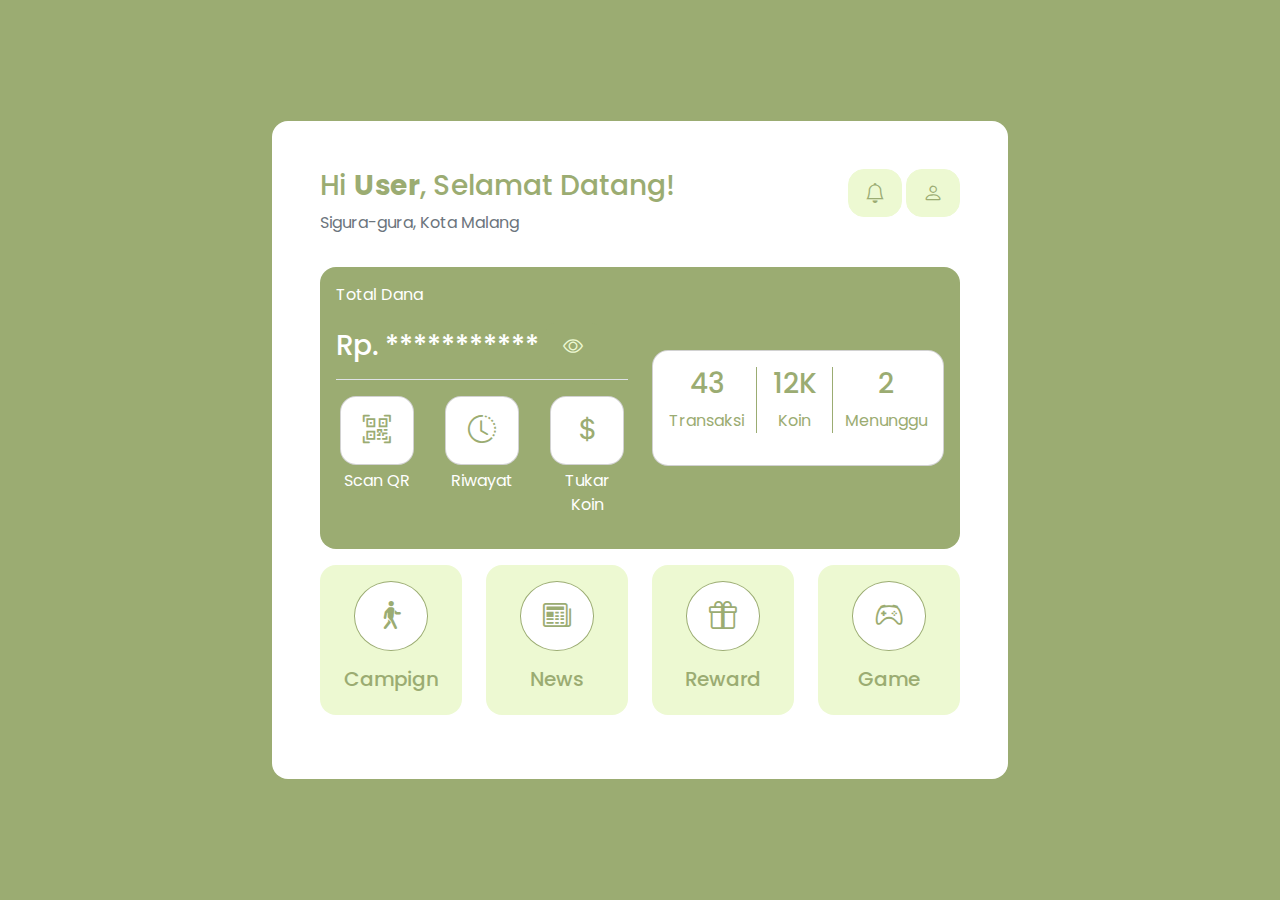
==== index.html @ d3573f16 "Initial commit" ====
<!DOCTYPE html>
<html lang="en">

<head>
  <meta charset="UTF-8">
  <meta name="viewport" content="width=device-width, initial-scale=1.0">
  <title>MIKU | Media Edukasi Lingkungan - Autentikasi</title>
  <link rel="stylesheet" href="./assets/css/main.min.css">
  <link rel="shortcut icon" href="./assets/img/miku.png">

  <!-- Theme Color -->
  <meta name="theme-color" content="#9bac72">

  <style>
    @media screen and (min-width: 768px) {
      body {
        background-color: var(--bs-primary);
      }

      .summary .col-12.col-md:nth-child(2) {
        border-left: 1px solid var(--bs-primary);
        border-right: 1px solid var(--bs-primary);
      }
    }

    .notification-text {
      display: inline-block;
      max-width: 250px;
      overflow: hidden;
      text-overflow: ellipsis;
    }
  </style>
</head>

<body>
  <div class="container-lg">
    <main class="row justify-content-center align-items-center">
      <div class="col-12 col-md-8">
        <div class="card rounded-4 border-0">
          <div class="card-body p-lg-5">
            <div class="d-flex justify-content-between mb-3">
              <div class="profile">
                <h3 class="text-primary"> Hi <b>User</b>, Selamat Datang!</h3>
                <p class="text-secondary">Sigura-gura, Kota Malang</p>
              </div>
              <div class="menu">
                <div class="dropdown mb-1 d-inline-block notification">
                  <button class="btn btn-light btn-lg rounded-4" type="button" data-bs-toggle="dropdown"
                    aria-expanded="false">
                    <i class="bi bi-bell text-primary"></i>
                  </button>
                  <ul class="dropdown-menu notification-list">
                    <li>
                      <a class="dropdown-item border-bottom" href="#">
                        <p class="mb-1">
                          <small class="text-muted">3 hari yang lalu</small>
                        </p>
                        <small class="mb-1 notification-text">Lorem ipsum dolor sit, amet consectetur adipisicing elit.
                          Iure laboriosam incidunt autem nihil consectetur adipisci molestias doloribus, ea at tenetur
                          voluptas nobis voluptates doloremque? Optio laborum incidunt molestias quas aliquid!</small>
                      </a>
                    </li>
                    <li>
                      <a class="dropdown-item border-bottom" href="#">
                        <p class="mb-1">
                          <small class="text-muted">3 hari yang lalu</small>
                        </p>
                        <small class="mb-1 notification-text">Lorem ipsum dolor sit, amet consectetur adipisicing elit.
                          Iure laboriosam incidunt autem nihil consectetur adipisci molestias doloribus, ea at tenetur
                          voluptas nobis voluptates doloremque? Optio laborum incidunt molestias quas aliquid!</small>
                      </a>
                    </li>
                    <li>
                      <a class="dropdown-item border-bottom" href="#">
                        <p class="mb-1">
                          <small class="text-muted">3 hari yang lalu</small>
                        </p>
                        <small class="mb-1 notification-text">Lorem ipsum dolor sit, amet consectetur adipisicing elit.
                          Iure laboriosam incidunt autem nihil consectetur adipisci molestias doloribus, ea at tenetur
                          voluptas nobis voluptates doloremque? Optio laborum incidunt molestias quas aliquid!</small>
                      </a>
                    </li>
                  </ul>
                </div>
                <div class="dropdown mb-1 d-inline-block notification">
                  <button class="btn btn-light btn-lg rounded-4" type="button" data-bs-toggle="dropdown"
                    aria-expanded="false">
                    <i class="bi bi-person text-primary"></i>
                  </button>
                  <ul class="dropdown-menu">
                    <li><a class="dropdown-item" href="#">Profil</a></li>
                    <li><a class="dropdown-item" href="#">Pengaturan</a></li>
                    <li>
                      <hr class="dropdown-divider">
                    </li>
                    <li><button class="dropdown-item" data-bs-toggle="modal"
                        data-bs-target="#logoutModal">Keluar</button></li>
                  </ul>
                </div>
              </div>
            </div>
            <div class="card bg-primary mb-3 rounded-4 border-0">
              <div class="card-body ">
                <div class="row align-items-center">
                  <div class="col-12 col-lg-6 mb-3">
                    <div class="mb-3 border-bottom">
                      <p class="text-white">
                        Total Dana
                      </p>
                      <h3 class="text-white">
                        <span id="fund-number">Rp. ***********</span>
                        <button id="show-fund-button" class="btn btn-lg btn-primary text-light"><i
                            class="bi bi-eye-slash bi-eye"></i></button>
                      </h3>
                    </div>
                    <div class="row text-center">
                      <div class="col">
                        <a href="#" class="card d-inline-block mb-1 rounded-4">
                          <div class="card-body">
                            <h3 class="bi bi-qr-code-scan m-0 text-primary"></h3>
                          </div>
                        </a>
                        <p class="text-white m-0">
                          Scan QR
                        </p>
                      </div>
                      <div class="col">
                        <a href="#" class="card d-inline-block mb-1 rounded-4">
                          <div class="card-body">
                            <h3 class="bi bi-clock-history text-primary m-0"></h3>
                          </div>
                        </a>
                        <p class="text-white m-0">
                          Riwayat
                        </p>
                      </div>
                      <div class="col">
                        <a href="#" class="card d-inline-block mb-1 rounded-4">
                          <div class="card-body">
                            <h3 class="bi bi-currency-dollar m-0 text-primary"></h3>
                          </div>
                        </a>
                        <p class="text-white m-0">
                          Tukar Koin
                        </p>
                      </div>
                    </div>
                  </div>
                  <div class="col-12 col-md-6">
                    <div class="card rounded-4">
                      <div class="card-body">
                        <div class="row text-center text-primary summary">
                          <div class="col-12 col-md mb-3">
                            <h3>43</h3>
                            <p class="m-0">Transaksi</p>
                          </div>
                          <div class="col-12 col-md mb-3">
                            <h3>12K</h3>
                            <p class="m-0">Koin</p>
                          </div>
                          <div class="col-12 col-md mb-3">
                            <h3>2</h3>
                            <p class="m-0">Menunggu</p>
                          </div>
                        </div>
                      </div>
                    </div>
                  </div>
                </div>
              </div>
            </div>
            <div class="row flex-nowrap overflow-x-scroll">
              <div class="col-6 col-md-3 mb-3">
                <div class="card bg-light rounded-4 border-0">
                  <div class="card-body text-center">
                    <a href="#" class="card d-inline-block border-primary rounded-circle mb-3">
                      <div class="card-body">
                        <h3 class="bi bi-person-walking m-0 text-primary"></h3>
                      </div>
                    </a>
                    <h5 class="text-primary">Campign</h5>
                  </div>
                </div>
              </div>
              <div class="col-6 col-md-3 mb-3">
                <div class="card bg-light rounded-4 border-0">
                  <div class="card-body text-center">
                    <a href="#" class="card d-inline-block border-primary rounded-circle mb-3">
                      <div class="card-body">
                        <h3 class="bi bi-newspaper m-0 text-primary"></h3>
                      </div>
                    </a>
                    <h5 class="text-primary">News</h5>
                  </div>
                </div>
              </div>
              <div class="col-6 col-md-3 mb-3">
                <div class="card bg-light rounded-4 border-0">
                  <div class="card-body text-center">
                    <a href="#" class="card d-inline-block border-primary rounded-circle mb-3">
                      <div class="card-body">
                        <h3 class="bi bi-gift m-0 text-primary"></h3>
                      </div>
                    </a>
                    <h5 class="text-primary">Reward</h5>
                  </div>
                </div>
              </div>
              <div class="col-6 col-md-3 mb-3">
                <div class="card bg-light rounded-4 border-0">
                  <div class="card-body text-center">
                    <a href="#" class="card d-inline-block border-primary rounded-circle mb-3">
                      <div class="card-body">
                        <h3 class="bi bi-controller m-0 text-primary"></h3>
                      </div>
                    </a>
                    <h5 class="text-primary">Game</h5>
                  </div>
                </div>
              </div>
              <div class="col-6 col-md-3 mb-3">
                <div class="card bg-light rounded-4 border-0">
                  <div class="card-body text-center">
                    <a href="#" class="card d-inline-block border-primary rounded-circle mb-3">
                      <div class="card-body">
                        <h3 class="bi bi-mortarboard m-0 text-primary"></h3>
                      </div>
                    </a>
                    <h5 class="text-primary">Edu</h5>
                  </div>
                </div>
              </div>
            </div>
          </div>
        </div>
      </div>
    </main>
  </div>

  <!-- Log Out Modal -->
  <div class="modal fade" id="logoutModal" tabindex="-1" aria-labelledby="logoutModalLabel" aria-hidden="true">
    <div class="modal-dialog modal-dialog-centered">
      <div class="modal-content rounded-4">
        <div class="modal-header rounded-top-4 text-bg-primary">
          <h1 class="modal-title text-white fs-5" id="logoutModalLabel">Keluar</h1>
          <button type="button" class="btn-close" data-bs-dismiss="modal" aria-label="Close"></button>
        </div>
        <div class="modal-body">
          Apakah anda yakin?
        </div>
        <div class="modal-footer">
          <a href="./login.html" class="btn btn-primary">Ya</a>
        </div>
      </div>
    </div>
  </div>

  <script src="https://cdn.jsdelivr.net/npm/bootstrap@5.3.3/dist/js/bootstrap.bundle.min.js"
    integrity="sha384-YvpcrYf0tY3lHB60NNkmXc5s9fDVZLESaAA55NDzOxhy9GkcIdslK1eN7N6jIeHz"
    crossorigin="anonymous"></script>
  <script>
    const fundNumber = document.getElementById('fund-number');
    const showFundButton = document.getElementById('show-fund-button');

    const fund = 1000000;
    const showingIcon = 'bi-eye';

    showFundButton.addEventListener('click', function () {
      const icon = this.querySelector('i');

      if (icon.classList.contains(showingIcon)) {
        icon.classList.remove(showingIcon);
        fundNumber.textContent = `Rp. ${fund.toLocaleString()}`;
      } else {
        icon.classList.add(showingIcon);
        fundNumber.textContent = 'Rp. ***********';
      }

    })

  </script>
</body>

</html>
---- assets/css/main.min.css ----
@import"https://fonts.googleapis.com/css2?family=Pacifico&family=Poppins:ital,wght@0,100;0,200;0,300;0,400;0,500;0,600;0,700;0,800;0,900;1,100;1,200;1,300;1,400;1,500;1,600;1,700;1,800;1,900&display=swap";@import"https://cdn.jsdelivr.net/npm/bootstrap-icons@1.11.3/font/bootstrap-icons.min.css";/*!
 * Bootstrap  v5.3.3 (https://getbootstrap.com/)
 * Copyright 2011-2024 The Bootstrap Authors
 * Licensed under MIT (https://github.com/twbs/bootstrap/blob/main/LICENSE)
 */:root,[data-bs-theme=light]{--bs-blue: #0d6efd;--bs-indigo: #6610f2;--bs-purple: #6f42c1;--bs-pink: #d63384;--bs-red: #dc3545;--bs-orange: #fd7e14;--bs-yellow: #ffc107;--bs-green: #198754;--bs-teal: #20c997;--bs-cyan: #0dcaf0;--bs-black: #000;--bs-white: #fff;--bs-gray: #6c757d;--bs-gray-dark: #343a40;--bs-gray-100: #f8f9fa;--bs-gray-200: #e9ecef;--bs-gray-300: #dee2e6;--bs-gray-400: #ced4da;--bs-gray-500: #adb5bd;--bs-gray-600: #6c757d;--bs-gray-700: #495057;--bs-gray-800: #343a40;--bs-gray-900: #212529;--bs-primary: #9bac72;--bs-secondary: #6c757d;--bs-success: #198754;--bs-info: #0dcaf0;--bs-warning: #ffc107;--bs-danger: #dc3545;--bs-light: #edf9d2;--bs-dark: #373d29;--bs-primary-rgb: 155, 172, 114;--bs-secondary-rgb: 108, 117, 125;--bs-success-rgb: 25, 135, 84;--bs-info-rgb: 13, 202, 240;--bs-warning-rgb: 255, 193, 7;--bs-danger-rgb: 220, 53, 69;--bs-light-rgb: 237, 249, 210;--bs-dark-rgb: 55, 61, 41;--bs-primary-text-emphasis: #3e452e;--bs-secondary-text-emphasis: #2b2f32;--bs-success-text-emphasis: #0a3622;--bs-info-text-emphasis: #055160;--bs-warning-text-emphasis: #664d03;--bs-danger-text-emphasis: #58151c;--bs-light-text-emphasis: #495057;--bs-dark-text-emphasis: #495057;--bs-primary-bg-subtle: #ebeee3;--bs-secondary-bg-subtle: #e2e3e5;--bs-success-bg-subtle: #d1e7dd;--bs-info-bg-subtle: #cff4fc;--bs-warning-bg-subtle: #fff3cd;--bs-danger-bg-subtle: #f8d7da;--bs-light-bg-subtle: #fcfcfd;--bs-dark-bg-subtle: #ced4da;--bs-primary-border-subtle: #d7dec7;--bs-secondary-border-subtle: #c4c8cb;--bs-success-border-subtle: #a3cfbb;--bs-info-border-subtle: #9eeaf9;--bs-warning-border-subtle: #ffe69c;--bs-danger-border-subtle: #f1aeb5;--bs-light-border-subtle: #e9ecef;--bs-dark-border-subtle: #adb5bd;--bs-white-rgb: 255, 255, 255;--bs-black-rgb: 0, 0, 0;--bs-font-sans-serif: system-ui, -apple-system, "Segoe UI", Roboto, "Helvetica Neue", "Noto Sans", "Liberation Sans", Arial, sans-serif, "Apple Color Emoji", "Segoe UI Emoji", "Segoe UI Symbol", "Noto Color Emoji";--bs-font-monospace: SFMono-Regular, Menlo, Monaco, Consolas, "Liberation Mono", "Courier New", monospace;--bs-gradient: linear-gradient(180deg, rgba(255, 255, 255, 0.15), rgba(255, 255, 255, 0));--bs-body-font-family: var(--bs-font-sans-serif);--bs-body-font-size:1rem;--bs-body-font-weight: 400;--bs-body-line-height: 1.5;--bs-body-color: #212529;--bs-body-color-rgb: 33, 37, 41;--bs-body-bg: #fff;--bs-body-bg-rgb: 255, 255, 255;--bs-emphasis-color: #000;--bs-emphasis-color-rgb: 0, 0, 0;--bs-secondary-color: rgba(33, 37, 41, 0.75);--bs-secondary-color-rgb: 33, 37, 41;--bs-secondary-bg: #e9ecef;--bs-secondary-bg-rgb: 233, 236, 239;--bs-tertiary-color: rgba(33, 37, 41, 0.5);--bs-tertiary-color-rgb: 33, 37, 41;--bs-tertiary-bg: #f8f9fa;--bs-tertiary-bg-rgb: 248, 249, 250;--bs-heading-color: inherit;--bs-link-color: #9bac72;--bs-link-color-rgb: 155, 172, 114;--bs-link-decoration: underline;--bs-link-hover-color: #7c8a5b;--bs-link-hover-color-rgb: 124, 138, 91;--bs-code-color: #d63384;--bs-highlight-color: #212529;--bs-highlight-bg: #fff3cd;--bs-border-width: 1px;--bs-border-style: solid;--bs-border-color: #dee2e6;--bs-border-color-translucent: rgba(0, 0, 0, 0.175);--bs-border-radius: 0.375rem;--bs-border-radius-sm: 0.25rem;--bs-border-radius-lg: 0.5rem;--bs-border-radius-xl: 1rem;--bs-border-radius-xxl: 2rem;--bs-border-radius-2xl: var(--bs-border-radius-xxl);--bs-border-radius-pill: 50rem;--bs-box-shadow: 0 0.5rem 1rem rgba(0, 0, 0, 0.15);--bs-box-shadow-sm: 0 0.125rem 0.25rem rgba(0, 0, 0, 0.075);--bs-box-shadow-lg: 0 1rem 3rem rgba(0, 0, 0, 0.175);--bs-box-shadow-inset: inset 0 1px 2px rgba(0, 0, 0, 0.075);--bs-focus-ring-width: 0.25rem;--bs-focus-ring-opacity: 0.25;--bs-focus-ring-color: rgba(155, 172, 114, 0.25);--bs-form-valid-color: #198754;--bs-form-valid-border-color: #198754;--bs-form-invalid-color: #dc3545;--bs-form-invalid-border-color: #dc3545}[data-bs-theme=dark]{color-scheme:dark;--bs-body-color: #dee2e6;--bs-body-color-rgb: 222, 226, 230;--bs-body-bg: #212529;--bs-body-bg-rgb: 33, 37, 41;--bs-emphasis-color: #fff;--bs-emphasis-color-rgb: 255, 255, 255;--bs-secondary-color: rgba(222, 226, 230, 0.75);--bs-secondary-color-rgb: 222, 226, 230;--bs-secondary-bg: #343a40;--bs-secondary-bg-rgb: 52, 58, 64;--bs-tertiary-color: rgba(222, 226, 230, 0.5);--bs-tertiary-color-rgb: 222, 226, 230;--bs-tertiary-bg: #2b3035;--bs-tertiary-bg-rgb: 43, 48, 53;--bs-primary-text-emphasis: #c3cdaa;--bs-secondary-text-emphasis: #a7acb1;--bs-success-text-emphasis: #75b798;--bs-info-text-emphasis: #6edff6;--bs-warning-text-emphasis: #ffda6a;--bs-danger-text-emphasis: #ea868f;--bs-light-text-emphasis: #f8f9fa;--bs-dark-text-emphasis: #dee2e6;--bs-primary-bg-subtle: #1f2217;--bs-secondary-bg-subtle: #161719;--bs-success-bg-subtle: #051b11;--bs-info-bg-subtle: #032830;--bs-warning-bg-subtle: #332701;--bs-danger-bg-subtle: #2c0b0e;--bs-light-bg-subtle: #343a40;--bs-dark-bg-subtle: #1a1d20;--bs-primary-border-subtle: #5d6744;--bs-secondary-border-subtle: #41464b;--bs-success-border-subtle: #0f5132;--bs-info-border-subtle: #087990;--bs-warning-border-subtle: #997404;--bs-danger-border-subtle: #842029;--bs-light-border-subtle: #495057;--bs-dark-border-subtle: #343a40;--bs-heading-color: inherit;--bs-link-color: #c3cdaa;--bs-link-hover-color: #cfd7bb;--bs-link-color-rgb: 195, 205, 170;--bs-link-hover-color-rgb: 207, 215, 187;--bs-code-color: #e685b5;--bs-highlight-color: #dee2e6;--bs-highlight-bg: #664d03;--bs-border-color: #495057;--bs-border-color-translucent: rgba(255, 255, 255, 0.15);--bs-form-valid-color: #75b798;--bs-form-valid-border-color: #75b798;--bs-form-invalid-color: #ea868f;--bs-form-invalid-border-color: #ea868f}*,*::before,*::after{box-sizing:border-box}@media(prefers-reduced-motion: no-preference){:root{scroll-behavior:smooth}}body{margin:0;font-family:var(--bs-body-font-family);font-size:var(--bs-body-font-size);font-weight:var(--bs-body-font-weight);line-height:var(--bs-body-line-height);color:var(--bs-body-color);text-align:var(--bs-body-text-align);background-color:var(--bs-body-bg);-webkit-text-size-adjust:100%;-webkit-tap-highlight-color:rgba(0,0,0,0)}hr{margin:1rem 0;color:inherit;border:0;border-top:var(--bs-border-width) solid;opacity:.25}h6,.h6,h5,.h5,h4,.h4,h3,.h3,h2,.h2,h1,.h1{margin-top:0;margin-bottom:.5rem;font-weight:500;line-height:1.2;color:var(--bs-heading-color)}h1,.h1{font-size:calc(1.375rem + 1.5vw)}@media(min-width: 1200px){h1,.h1{font-size:2.5rem}}h2,.h2{font-size:calc(1.325rem + 0.9vw)}@media(min-width: 1200px){h2,.h2{font-size:2rem}}h3,.h3{font-size:calc(1.3rem + 0.6vw)}@media(min-width: 1200px){h3,.h3{font-size:1.75rem}}h4,.h4{font-size:calc(1.275rem + 0.3vw)}@media(min-width: 1200px){h4,.h4{font-size:1.5rem}}h5,.h5{font-size:1.25rem}h6,.h6{font-size:1rem}p{margin-top:0;margin-bottom:1rem}abbr[title]{-webkit-text-decoration:underline dotted;text-decoration:underline dotted;cursor:help;-webkit-text-decoration-skip-ink:none;text-decoration-skip-ink:none}address{margin-bottom:1rem;font-style:normal;line-height:inherit}ol,ul{padding-left:2rem}ol,ul,dl{margin-top:0;margin-bottom:1rem}ol ol,ul ul,ol ul,ul ol{margin-bottom:0}dt{font-weight:700}dd{margin-bottom:.5rem;margin-left:0}blockquote{margin:0 0 1rem}b,strong{font-weight:bolder}small,.small{font-size:0.875em}mark,.mark{padding:.1875em;color:var(--bs-highlight-color);background-color:var(--bs-highlight-bg)}sub,sup{position:relative;font-size:0.75em;line-height:0;vertical-align:baseline}sub{bottom:-0.25em}sup{top:-0.5em}a{color:rgba(var(--bs-link-color-rgb), var(--bs-link-opacity, 1));text-decoration:underline}a:hover{--bs-link-color-rgb: var(--bs-link-hover-color-rgb)}a:not([href]):not([class]),a:not([href]):not([class]):hover{color:inherit;text-decoration:none}pre,code,kbd,samp{font-family:var(--bs-font-monospace);font-size:1em}pre{display:block;margin-top:0;margin-bottom:1rem;overflow:auto;font-size:0.875em}pre code{font-size:inherit;color:inherit;word-break:normal}code{font-size:0.875em;color:var(--bs-code-color);word-wrap:break-word}a>code{color:inherit}kbd{padding:.1875rem .375rem;font-size:0.875em;color:var(--bs-body-bg);background-color:var(--bs-body-color);border-radius:.25rem}kbd kbd{padding:0;font-size:1em}figure{margin:0 0 1rem}img,svg{vertical-align:middle}table{caption-side:bottom;border-collapse:collapse}caption{padding-top:.5rem;padding-bottom:.5rem;color:var(--bs-secondary-color);text-align:left}th{text-align:inherit;text-align:-webkit-match-parent}thead,tbody,tfoot,tr,td,th{border-color:inherit;border-style:solid;border-width:0}label{display:inline-block}button{border-radius:0}button:focus:not(:focus-visible){outline:0}input,button,select,optgroup,textarea{margin:0;font-family:inherit;font-size:inherit;line-height:inherit}button,select{text-transform:none}[role=button]{cursor:pointer}select{word-wrap:normal}select:disabled{opacity:1}[list]:not([type=date]):not([type=datetime-local]):not([type=month]):not([type=week]):not([type=time])::-webkit-calendar-picker-indicator{display:none !important}button,[type=button],[type=reset],[type=submit]{-webkit-appearance:button}button:not(:disabled),[type=button]:not(:disabled),[type=reset]:not(:disabled),[type=submit]:not(:disabled){cursor:pointer}::-moz-focus-inner{padding:0;border-style:none}textarea{resize:vertical}fieldset{min-width:0;padding:0;margin:0;border:0}legend{float:left;width:100%;padding:0;margin-bottom:.5rem;font-size:calc(1.275rem + 0.3vw);line-height:inherit}@media(min-width: 1200px){legend{font-size:1.5rem}}legend+*{clear:left}::-webkit-datetime-edit-fields-wrapper,::-webkit-datetime-edit-text,::-webkit-datetime-edit-minute,::-webkit-datetime-edit-hour-field,::-webkit-datetime-edit-day-field,::-webkit-datetime-edit-month-field,::-webkit-datetime-edit-year-field{padding:0}::-webkit-inner-spin-button{height:auto}[type=search]{-webkit-appearance:textfield;outline-offset:-2px}::-webkit-search-decoration{-webkit-appearance:none}::-webkit-color-swatch-wrapper{padding:0}::file-selector-button{font:inherit;-webkit-appearance:button}output{display:inline-block}iframe{border:0}summary{display:list-item;cursor:pointer}progress{vertical-align:baseline}[hidden]{display:none !important}.lead{font-size:1.25rem;font-weight:300}.display-1{font-size:calc(1.625rem + 4.5vw);font-weight:300;line-height:1.2}@media(min-width: 1200px){.display-1{font-size:5rem}}.display-2{font-size:calc(1.575rem + 3.9vw);font-weight:300;line-height:1.2}@media(min-width: 1200px){.display-2{font-size:4.5rem}}.display-3{font-size:calc(1.525rem + 3.3vw);font-weight:300;line-height:1.2}@media(min-width: 1200px){.display-3{font-size:4rem}}.display-4{font-size:calc(1.475rem + 2.7vw);font-weight:300;line-height:1.2}@media(min-width: 1200px){.display-4{font-size:3.5rem}}.display-5{font-size:calc(1.425rem + 2.1vw);font-weight:300;line-height:1.2}@media(min-width: 1200px){.display-5{font-size:3rem}}.display-6{font-size:calc(1.375rem + 1.5vw);font-weight:300;line-height:1.2}@media(min-width: 1200px){.display-6{font-size:2.5rem}}.list-unstyled{padding-left:0;list-style:none}.list-inline{padding-left:0;list-style:none}.list-inline-item{display:inline-block}.list-inline-item:not(:last-child){margin-right:.5rem}.initialism{font-size:0.875em;text-transform:uppercase}.blockquote{margin-bottom:1rem;font-size:1.25rem}.blockquote>:last-child{margin-bottom:0}.blockquote-footer{margin-top:-1rem;margin-bottom:1rem;font-size:0.875em;color:#6c757d}.blockquote-footer::before{content:"— "}.img-fluid{max-width:100%;height:auto}.img-thumbnail{padding:.25rem;background-color:var(--bs-body-bg);border:var(--bs-border-width) solid var(--bs-border-color);border-radius:var(--bs-border-radius);max-width:100%;height:auto}.figure{display:inline-block}.figure-img{margin-bottom:.5rem;line-height:1}.figure-caption{font-size:0.875em;color:var(--bs-secondary-color)}.container,.container-fluid,.container-xxl,.container-xl,.container-lg,.container-md,.container-sm{--bs-gutter-x: 1.5rem;--bs-gutter-y: 0;width:100%;padding-right:calc(var(--bs-gutter-x)*.5);padding-left:calc(var(--bs-gutter-x)*.5);margin-right:auto;margin-left:auto}@media(min-width: 576px){.container-sm,.container{max-width:540px}}@media(min-width: 768px){.container-md,.container-sm,.container{max-width:720px}}@media(min-width: 992px){.container-lg,.container-md,.container-sm,.container{max-width:960px}}@media(min-width: 1200px){.container-xl,.container-lg,.container-md,.container-sm,.container{max-width:1140px}}@media(min-width: 1400px){.container-xxl,.container-xl,.container-lg,.container-md,.container-sm,.container{max-width:1320px}}:root{--bs-breakpoint-xs: 0;--bs-breakpoint-sm: 576px;--bs-breakpoint-md: 768px;--bs-breakpoint-lg: 992px;--bs-breakpoint-xl: 1200px;--bs-breakpoint-xxl: 1400px}.row{--bs-gutter-x: 1.5rem;--bs-gutter-y: 0;display:flex;flex-wrap:wrap;margin-top:calc(-1*var(--bs-gutter-y));margin-right:calc(-0.5*var(--bs-gutter-x));margin-left:calc(-0.5*var(--bs-gutter-x))}.row>*{flex-shrink:0;width:100%;max-width:100%;padding-right:calc(var(--bs-gutter-x)*.5);padding-left:calc(var(--bs-gutter-x)*.5);margin-top:var(--bs-gutter-y)}.col{flex:1 0 0%}.row-cols-auto>*{flex:0 0 auto;width:auto}.row-cols-1>*{flex:0 0 auto;width:100%}.row-cols-2>*{flex:0 0 auto;width:50%}.row-cols-3>*{flex:0 0 auto;width:33.33333333%}.row-cols-4>*{flex:0 0 auto;width:25%}.row-cols-5>*{flex:0 0 auto;width:20%}.row-cols-6>*{flex:0 0 auto;width:16.66666667%}.col-auto{flex:0 0 auto;width:auto}.col-1{flex:0 0 auto;width:8.33333333%}.col-2{flex:0 0 auto;width:16.66666667%}.col-3{flex:0 0 auto;width:25%}.col-4{flex:0 0 auto;width:33.33333333%}.col-5{flex:0 0 auto;width:41.66666667%}.col-6{flex:0 0 auto;width:50%}.col-7{flex:0 0 auto;width:58.33333333%}.col-8{flex:0 0 auto;width:66.66666667%}.col-9{flex:0 0 auto;width:75%}.col-10{flex:0 0 auto;width:83.33333333%}.col-11{flex:0 0 auto;width:91.66666667%}.col-12{flex:0 0 auto;width:100%}.offset-1{margin-left:8.33333333%}.offset-2{margin-left:16.66666667%}.offset-3{margin-left:25%}.offset-4{margin-left:33.33333333%}.offset-5{margin-left:41.66666667%}.offset-6{margin-left:50%}.offset-7{margin-left:58.33333333%}.offset-8{margin-left:66.66666667%}.offset-9{margin-left:75%}.offset-10{margin-left:83.33333333%}.offset-11{margin-left:91.66666667%}.g-0,.gx-0{--bs-gutter-x: 0}.g-0,.gy-0{--bs-gutter-y: 0}.g-1,.gx-1{--bs-gutter-x: 0.25rem}.g-1,.gy-1{--bs-gutter-y: 0.25rem}.g-2,.gx-2{--bs-gutter-x: 0.5rem}.g-2,.gy-2{--bs-gutter-y: 0.5rem}.g-3,.gx-3{--bs-gutter-x: 1rem}.g-3,.gy-3{--bs-gutter-y: 1rem}.g-4,.gx-4{--bs-gutter-x: 1.5rem}.g-4,.gy-4{--bs-gutter-y: 1.5rem}.g-5,.gx-5{--bs-gutter-x: 3rem}.g-5,.gy-5{--bs-gutter-y: 3rem}@media(min-width: 576px){.col-sm{flex:1 0 0%}.row-cols-sm-auto>*{flex:0 0 auto;width:auto}.row-cols-sm-1>*{flex:0 0 auto;width:100%}.row-cols-sm-2>*{flex:0 0 auto;width:50%}.row-cols-sm-3>*{flex:0 0 auto;width:33.33333333%}.row-cols-sm-4>*{flex:0 0 auto;width:25%}.row-cols-sm-5>*{flex:0 0 auto;width:20%}.row-cols-sm-6>*{flex:0 0 auto;width:16.66666667%}.col-sm-auto{flex:0 0 auto;width:auto}.col-sm-1{flex:0 0 auto;width:8.33333333%}.col-sm-2{flex:0 0 auto;width:16.66666667%}.col-sm-3{flex:0 0 auto;width:25%}.col-sm-4{flex:0 0 auto;width:33.33333333%}.col-sm-5{flex:0 0 auto;width:41.66666667%}.col-sm-6{flex:0 0 auto;width:50%}.col-sm-7{flex:0 0 auto;width:58.33333333%}.col-sm-8{flex:0 0 auto;width:66.66666667%}.col-sm-9{flex:0 0 auto;width:75%}.col-sm-10{flex:0 0 auto;width:83.33333333%}.col-sm-11{flex:0 0 auto;width:91.66666667%}.col-sm-12{flex:0 0 auto;width:100%}.offset-sm-0{margin-left:0}.offset-sm-1{margin-left:8.33333333%}.offset-sm-2{margin-left:16.66666667%}.offset-sm-3{margin-left:25%}.offset-sm-4{margin-left:33.33333333%}.offset-sm-5{margin-left:41.66666667%}.offset-sm-6{margin-left:50%}.offset-sm-7{margin-left:58.33333333%}.offset-sm-8{margin-left:66.66666667%}.offset-sm-9{margin-left:75%}.offset-sm-10{margin-left:83.33333333%}.offset-sm-11{margin-left:91.66666667%}.g-sm-0,.gx-sm-0{--bs-gutter-x: 0}.g-sm-0,.gy-sm-0{--bs-gutter-y: 0}.g-sm-1,.gx-sm-1{--bs-gutter-x: 0.25rem}.g-sm-1,.gy-sm-1{--bs-gutter-y: 0.25rem}.g-sm-2,.gx-sm-2{--bs-gutter-x: 0.5rem}.g-sm-2,.gy-sm-2{--bs-gutter-y: 0.5rem}.g-sm-3,.gx-sm-3{--bs-gutter-x: 1rem}.g-sm-3,.gy-sm-3{--bs-gutter-y: 1rem}.g-sm-4,.gx-sm-4{--bs-gutter-x: 1.5rem}.g-sm-4,.gy-sm-4{--bs-gutter-y: 1.5rem}.g-sm-5,.gx-sm-5{--bs-gutter-x: 3rem}.g-sm-5,.gy-sm-5{--bs-gutter-y: 3rem}}@media(min-width: 768px){.col-md{flex:1 0 0%}.row-cols-md-auto>*{flex:0 0 auto;width:auto}.row-cols-md-1>*{flex:0 0 auto;width:100%}.row-cols-md-2>*{flex:0 0 auto;width:50%}.row-cols-md-3>*{flex:0 0 auto;width:33.33333333%}.row-cols-md-4>*{flex:0 0 auto;width:25%}.row-cols-md-5>*{flex:0 0 auto;width:20%}.row-cols-md-6>*{flex:0 0 auto;width:16.66666667%}.col-md-auto{flex:0 0 auto;width:auto}.col-md-1{flex:0 0 auto;width:8.33333333%}.col-md-2{flex:0 0 auto;width:16.66666667%}.col-md-3{flex:0 0 auto;width:25%}.col-md-4{flex:0 0 auto;width:33.33333333%}.col-md-5{flex:0 0 auto;width:41.66666667%}.col-md-6{flex:0 0 auto;width:50%}.col-md-7{flex:0 0 auto;width:58.33333333%}.col-md-8{flex:0 0 auto;width:66.66666667%}.col-md-9{flex:0 0 auto;width:75%}.col-md-10{flex:0 0 auto;width:83.33333333%}.col-md-11{flex:0 0 auto;width:91.66666667%}.col-md-12{flex:0 0 auto;width:100%}.offset-md-0{margin-left:0}.offset-md-1{margin-left:8.33333333%}.offset-md-2{margin-left:16.66666667%}.offset-md-3{margin-left:25%}.offset-md-4{margin-left:33.33333333%}.offset-md-5{margin-left:41.66666667%}.offset-md-6{margin-left:50%}.offset-md-7{margin-left:58.33333333%}.offset-md-8{margin-left:66.66666667%}.offset-md-9{margin-left:75%}.offset-md-10{margin-left:83.33333333%}.offset-md-11{margin-left:91.66666667%}.g-md-0,.gx-md-0{--bs-gutter-x: 0}.g-md-0,.gy-md-0{--bs-gutter-y: 0}.g-md-1,.gx-md-1{--bs-gutter-x: 0.25rem}.g-md-1,.gy-md-1{--bs-gutter-y: 0.25rem}.g-md-2,.gx-md-2{--bs-gutter-x: 0.5rem}.g-md-2,.gy-md-2{--bs-gutter-y: 0.5rem}.g-md-3,.gx-md-3{--bs-gutter-x: 1rem}.g-md-3,.gy-md-3{--bs-gutter-y: 1rem}.g-md-4,.gx-md-4{--bs-gutter-x: 1.5rem}.g-md-4,.gy-md-4{--bs-gutter-y: 1.5rem}.g-md-5,.gx-md-5{--bs-gutter-x: 3rem}.g-md-5,.gy-md-5{--bs-gutter-y: 3rem}}@media(min-width: 992px){.col-lg{flex:1 0 0%}.row-cols-lg-auto>*{flex:0 0 auto;width:auto}.row-cols-lg-1>*{flex:0 0 auto;width:100%}.row-cols-lg-2>*{flex:0 0 auto;width:50%}.row-cols-lg-3>*{flex:0 0 auto;width:33.33333333%}.row-cols-lg-4>*{flex:0 0 auto;width:25%}.row-cols-lg-5>*{flex:0 0 auto;width:20%}.row-cols-lg-6>*{flex:0 0 auto;width:16.66666667%}.col-lg-auto{flex:0 0 auto;width:auto}.col-lg-1{flex:0 0 auto;width:8.33333333%}.col-lg-2{flex:0 0 auto;width:16.66666667%}.col-lg-3{flex:0 0 auto;width:25%}.col-lg-4{flex:0 0 auto;width:33.33333333%}.col-lg-5{flex:0 0 auto;width:41.66666667%}.col-lg-6{flex:0 0 auto;width:50%}.col-lg-7{flex:0 0 auto;width:58.33333333%}.col-lg-8{flex:0 0 auto;width:66.66666667%}.col-lg-9{flex:0 0 auto;width:75%}.col-lg-10{flex:0 0 auto;width:83.33333333%}.col-lg-11{flex:0 0 auto;width:91.66666667%}.col-lg-12{flex:0 0 auto;width:100%}.offset-lg-0{margin-left:0}.offset-lg-1{margin-left:8.33333333%}.offset-lg-2{margin-left:16.66666667%}.offset-lg-3{margin-left:25%}.offset-lg-4{margin-left:33.33333333%}.offset-lg-5{margin-left:41.66666667%}.offset-lg-6{margin-left:50%}.offset-lg-7{margin-left:58.33333333%}.offset-lg-8{margin-left:66.66666667%}.offset-lg-9{margin-left:75%}.offset-lg-10{margin-left:83.33333333%}.offset-lg-11{margin-left:91.66666667%}.g-lg-0,.gx-lg-0{--bs-gutter-x: 0}.g-lg-0,.gy-lg-0{--bs-gutter-y: 0}.g-lg-1,.gx-lg-1{--bs-gutter-x: 0.25rem}.g-lg-1,.gy-lg-1{--bs-gutter-y: 0.25rem}.g-lg-2,.gx-lg-2{--bs-gutter-x: 0.5rem}.g-lg-2,.gy-lg-2{--bs-gutter-y: 0.5rem}.g-lg-3,.gx-lg-3{--bs-gutter-x: 1rem}.g-lg-3,.gy-lg-3{--bs-gutter-y: 1rem}.g-lg-4,.gx-lg-4{--bs-gutter-x: 1.5rem}.g-lg-4,.gy-lg-4{--bs-gutter-y: 1.5rem}.g-lg-5,.gx-lg-5{--bs-gutter-x: 3rem}.g-lg-5,.gy-lg-5{--bs-gutter-y: 3rem}}@media(min-width: 1200px){.col-xl{flex:1 0 0%}.row-cols-xl-auto>*{flex:0 0 auto;width:auto}.row-cols-xl-1>*{flex:0 0 auto;width:100%}.row-cols-xl-2>*{flex:0 0 auto;width:50%}.row-cols-xl-3>*{flex:0 0 auto;width:33.33333333%}.row-cols-xl-4>*{flex:0 0 auto;width:25%}.row-cols-xl-5>*{flex:0 0 auto;width:20%}.row-cols-xl-6>*{flex:0 0 auto;width:16.66666667%}.col-xl-auto{flex:0 0 auto;width:auto}.col-xl-1{flex:0 0 auto;width:8.33333333%}.col-xl-2{flex:0 0 auto;width:16.66666667%}.col-xl-3{flex:0 0 auto;width:25%}.col-xl-4{flex:0 0 auto;width:33.33333333%}.col-xl-5{flex:0 0 auto;width:41.66666667%}.col-xl-6{flex:0 0 auto;width:50%}.col-xl-7{flex:0 0 auto;width:58.33333333%}.col-xl-8{flex:0 0 auto;width:66.66666667%}.col-xl-9{flex:0 0 auto;width:75%}.col-xl-10{flex:0 0 auto;width:83.33333333%}.col-xl-11{flex:0 0 auto;width:91.66666667%}.col-xl-12{flex:0 0 auto;width:100%}.offset-xl-0{margin-left:0}.offset-xl-1{margin-left:8.33333333%}.offset-xl-2{margin-left:16.66666667%}.offset-xl-3{margin-left:25%}.offset-xl-4{margin-left:33.33333333%}.offset-xl-5{margin-left:41.66666667%}.offset-xl-6{margin-left:50%}.offset-xl-7{margin-left:58.33333333%}.offset-xl-8{margin-left:66.66666667%}.offset-xl-9{margin-left:75%}.offset-xl-10{margin-left:83.33333333%}.offset-xl-11{margin-left:91.66666667%}.g-xl-0,.gx-xl-0{--bs-gutter-x: 0}.g-xl-0,.gy-xl-0{--bs-gutter-y: 0}.g-xl-1,.gx-xl-1{--bs-gutter-x: 0.25rem}.g-xl-1,.gy-xl-1{--bs-gutter-y: 0.25rem}.g-xl-2,.gx-xl-2{--bs-gutter-x: 0.5rem}.g-xl-2,.gy-xl-2{--bs-gutter-y: 0.5rem}.g-xl-3,.gx-xl-3{--bs-gutter-x: 1rem}.g-xl-3,.gy-xl-3{--bs-gutter-y: 1rem}.g-xl-4,.gx-xl-4{--bs-gutter-x: 1.5rem}.g-xl-4,.gy-xl-4{--bs-gutter-y: 1.5rem}.g-xl-5,.gx-xl-5{--bs-gutter-x: 3rem}.g-xl-5,.gy-xl-5{--bs-gutter-y: 3rem}}@media(min-width: 1400px){.col-xxl{flex:1 0 0%}.row-cols-xxl-auto>*{flex:0 0 auto;width:auto}.row-cols-xxl-1>*{flex:0 0 auto;width:100%}.row-cols-xxl-2>*{flex:0 0 auto;width:50%}.row-cols-xxl-3>*{flex:0 0 auto;width:33.33333333%}.row-cols-xxl-4>*{flex:0 0 auto;width:25%}.row-cols-xxl-5>*{flex:0 0 auto;width:20%}.row-cols-xxl-6>*{flex:0 0 auto;width:16.66666667%}.col-xxl-auto{flex:0 0 auto;width:auto}.col-xxl-1{flex:0 0 auto;width:8.33333333%}.col-xxl-2{flex:0 0 auto;width:16.66666667%}.col-xxl-3{flex:0 0 auto;width:25%}.col-xxl-4{flex:0 0 auto;width:33.33333333%}.col-xxl-5{flex:0 0 auto;width:41.66666667%}.col-xxl-6{flex:0 0 auto;width:50%}.col-xxl-7{flex:0 0 auto;width:58.33333333%}.col-xxl-8{flex:0 0 auto;width:66.66666667%}.col-xxl-9{flex:0 0 auto;width:75%}.col-xxl-10{flex:0 0 auto;width:83.33333333%}.col-xxl-11{flex:0 0 auto;width:91.66666667%}.col-xxl-12{flex:0 0 auto;width:100%}.offset-xxl-0{margin-left:0}.offset-xxl-1{margin-left:8.33333333%}.offset-xxl-2{margin-left:16.66666667%}.offset-xxl-3{margin-left:25%}.offset-xxl-4{margin-left:33.33333333%}.offset-xxl-5{margin-left:41.66666667%}.offset-xxl-6{margin-left:50%}.offset-xxl-7{margin-left:58.33333333%}.offset-xxl-8{margin-left:66.66666667%}.offset-xxl-9{margin-left:75%}.offset-xxl-10{margin-left:83.33333333%}.offset-xxl-11{margin-left:91.66666667%}.g-xxl-0,.gx-xxl-0{--bs-gutter-x: 0}.g-xxl-0,.gy-xxl-0{--bs-gutter-y: 0}.g-xxl-1,.gx-xxl-1{--bs-gutter-x: 0.25rem}.g-xxl-1,.gy-xxl-1{--bs-gutter-y: 0.25rem}.g-xxl-2,.gx-xxl-2{--bs-gutter-x: 0.5rem}.g-xxl-2,.gy-xxl-2{--bs-gutter-y: 0.5rem}.g-xxl-3,.gx-xxl-3{--bs-gutter-x: 1rem}.g-xxl-3,.gy-xxl-3{--bs-gutter-y: 1rem}.g-xxl-4,.gx-xxl-4{--bs-gutter-x: 1.5rem}.g-xxl-4,.gy-xxl-4{--bs-gutter-y: 1.5rem}.g-xxl-5,.gx-xxl-5{--bs-gutter-x: 3rem}.g-xxl-5,.gy-xxl-5{--bs-gutter-y: 3rem}}.table{--bs-table-color-type: initial;--bs-table-bg-type: initial;--bs-table-color-state: initial;--bs-table-bg-state: initial;--bs-table-color: var(--bs-emphasis-color);--bs-table-bg: var(--bs-body-bg);--bs-table-border-color: var(--bs-border-color);--bs-table-accent-bg: transparent;--bs-table-striped-color: var(--bs-emphasis-color);--bs-table-striped-bg: rgba(var(--bs-emphasis-color-rgb), 0.05);--bs-table-active-color: var(--bs-emphasis-color);--bs-table-active-bg: rgba(var(--bs-emphasis-color-rgb), 0.1);--bs-table-hover-color: var(--bs-emphasis-color);--bs-table-hover-bg: rgba(var(--bs-emphasis-color-rgb), 0.075);width:100%;margin-bottom:1rem;vertical-align:top;border-color:var(--bs-table-border-color)}.table>:not(caption)>*>*{padding:.5rem .5rem;color:var(--bs-table-color-state, var(--bs-table-color-type, var(--bs-table-color)));background-color:var(--bs-table-bg);border-bottom-width:var(--bs-border-width);box-shadow:inset 0 0 0 9999px var(--bs-table-bg-state, var(--bs-table-bg-type, var(--bs-table-accent-bg)))}.table>tbody{vertical-align:inherit}.table>thead{vertical-align:bottom}.table-group-divider{border-top:calc(var(--bs-border-width)*2) solid currentcolor}.caption-top{caption-side:top}.table-sm>:not(caption)>*>*{padding:.25rem .25rem}.table-bordered>:not(caption)>*{border-width:var(--bs-border-width) 0}.table-bordered>:not(caption)>*>*{border-width:0 var(--bs-border-width)}.table-borderless>:not(caption)>*>*{border-bottom-width:0}.table-borderless>:not(:first-child){border-top-width:0}.table-striped>tbody>tr:nth-of-type(odd)>*{--bs-table-color-type: var(--bs-table-striped-color);--bs-table-bg-type: var(--bs-table-striped-bg)}.table-striped-columns>:not(caption)>tr>:nth-child(even){--bs-table-color-type: var(--bs-table-striped-color);--bs-table-bg-type: var(--bs-table-striped-bg)}.table-active{--bs-table-color-state: var(--bs-table-active-color);--bs-table-bg-state: var(--bs-table-active-bg)}.table-hover>tbody>tr:hover>*{--bs-table-color-state: var(--bs-table-hover-color);--bs-table-bg-state: var(--bs-table-hover-bg)}.table-primary{--bs-table-color: #000;--bs-table-bg: #ebeee3;--bs-table-border-color: #bcbeb6;--bs-table-striped-bg: #dfe2d8;--bs-table-striped-color: #000;--bs-table-active-bg: #d4d6cc;--bs-table-active-color: #000;--bs-table-hover-bg: #d9dcd2;--bs-table-hover-color: #000;color:var(--bs-table-color);border-color:var(--bs-table-border-color)}.table-secondary{--bs-table-color: #000;--bs-table-bg: #e2e3e5;--bs-table-border-color: #b5b6b7;--bs-table-striped-bg: #d7d8da;--bs-table-striped-color: #000;--bs-table-active-bg: #cbccce;--bs-table-active-color: #000;--bs-table-hover-bg: #d1d2d4;--bs-table-hover-color: #000;color:var(--bs-table-color);border-color:var(--bs-table-border-color)}.table-success{--bs-table-color: #000;--bs-table-bg: #d1e7dd;--bs-table-border-color: #a7b9b1;--bs-table-striped-bg: #c7dbd2;--bs-table-striped-color: #000;--bs-table-active-bg: #bcd0c7;--bs-table-active-color: #000;--bs-table-hover-bg: #c1d6cc;--bs-table-hover-color: #000;color:var(--bs-table-color);border-color:var(--bs-table-border-color)}.table-info{--bs-table-color: #000;--bs-table-bg: #cff4fc;--bs-table-border-color: #a6c3ca;--bs-table-striped-bg: #c5e8ef;--bs-table-striped-color: #000;--bs-table-active-bg: #badce3;--bs-table-active-color: #000;--bs-table-hover-bg: #bfe2e9;--bs-table-hover-color: #000;color:var(--bs-table-color);border-color:var(--bs-table-border-color)}.table-warning{--bs-table-color: #000;--bs-table-bg: #fff3cd;--bs-table-border-color: #ccc2a4;--bs-table-striped-bg: #f2e7c3;--bs-table-striped-color: #000;--bs-table-active-bg: #e6dbb9;--bs-table-active-color: #000;--bs-table-hover-bg: #ece1be;--bs-table-hover-color: #000;color:var(--bs-table-color);border-color:var(--bs-table-border-color)}.table-danger{--bs-table-color: #000;--bs-table-bg: #f8d7da;--bs-table-border-color: #c6acae;--bs-table-striped-bg: #eccccf;--bs-table-striped-color: #000;--bs-table-active-bg: #dfc2c4;--bs-table-active-color: #000;--bs-table-hover-bg: #e5c7ca;--bs-table-hover-color: #000;color:var(--bs-table-color);border-color:var(--bs-table-border-color)}.table-light{--bs-table-color: #000;--bs-table-bg: #edf9d2;--bs-table-border-color: #bec7a8;--bs-table-striped-bg: #e1edc8;--bs-table-striped-color: #000;--bs-table-active-bg: #d5e0bd;--bs-table-active-color: #000;--bs-table-hover-bg: #dbe6c2;--bs-table-hover-color: #000;color:var(--bs-table-color);border-color:var(--bs-table-border-color)}.table-dark{--bs-table-color: #fff;--bs-table-bg: #373d29;--bs-table-border-color: #5f6454;--bs-table-striped-bg: #414734;--bs-table-striped-color: #fff;--bs-table-active-bg: #4b503e;--bs-table-active-color: #fff;--bs-table-hover-bg: #464c39;--bs-table-hover-color: #fff;color:var(--bs-table-color);border-color:var(--bs-table-border-color)}.table-responsive{overflow-x:auto;-webkit-overflow-scrolling:touch}@media(max-width: 575.98px){.table-responsive-sm{overflow-x:auto;-webkit-overflow-scrolling:touch}}@media(max-width: 767.98px){.table-responsive-md{overflow-x:auto;-webkit-overflow-scrolling:touch}}@media(max-width: 991.98px){.table-responsive-lg{overflow-x:auto;-webkit-overflow-scrolling:touch}}@media(max-width: 1199.98px){.table-responsive-xl{overflow-x:auto;-webkit-overflow-scrolling:touch}}@media(max-width: 1399.98px){.table-responsive-xxl{overflow-x:auto;-webkit-overflow-scrolling:touch}}.form-label{margin-bottom:.5rem}.col-form-label{padding-top:calc(0.375rem + var(--bs-border-width));padding-bottom:calc(0.375rem + var(--bs-border-width));margin-bottom:0;font-size:inherit;line-height:1.5}.col-form-label-lg{padding-top:calc(0.5rem + var(--bs-border-width));padding-bottom:calc(0.5rem + var(--bs-border-width));font-size:1.25rem}.col-form-label-sm{padding-top:calc(0.25rem + var(--bs-border-width));padding-bottom:calc(0.25rem + var(--bs-border-width));font-size:0.875rem}.form-text{margin-top:.25rem;font-size:0.875em;color:var(--bs-secondary-color)}.form-control{display:block;width:100%;padding:.375rem .75rem;font-size:1rem;font-weight:400;line-height:1.5;color:var(--bs-body-color);-webkit-appearance:none;-moz-appearance:none;appearance:none;background-color:var(--bs-body-bg);background-clip:padding-box;border:var(--bs-border-width) solid var(--bs-border-color);border-radius:var(--bs-border-radius);transition:border-color .15s ease-in-out,box-shadow .15s ease-in-out}@media(prefers-reduced-motion: reduce){.form-control{transition:none}}.form-control[type=file]{overflow:hidden}.form-control[type=file]:not(:disabled):not([readonly]){cursor:pointer}.form-control:focus{color:var(--bs-body-color);background-color:var(--bs-body-bg);border-color:#cdd6b9;outline:0;box-shadow:0 0 0 .25rem rgba(155,172,114,.25)}.form-control::-webkit-date-and-time-value{min-width:85px;height:1.5em;margin:0}.form-control::-webkit-datetime-edit{display:block;padding:0}.form-control::-moz-placeholder{color:var(--bs-secondary-color);opacity:1}.form-control::placeholder{color:var(--bs-secondary-color);opacity:1}.form-control:disabled{background-color:var(--bs-secondary-bg);opacity:1}.form-control::file-selector-button{padding:.375rem .75rem;margin:-0.375rem -0.75rem;margin-inline-end:.75rem;color:var(--bs-body-color);background-color:var(--bs-tertiary-bg);pointer-events:none;border-color:inherit;border-style:solid;border-width:0;border-inline-end-width:var(--bs-border-width);border-radius:0;transition:color .15s ease-in-out,background-color .15s ease-in-out,border-color .15s ease-in-out,box-shadow .15s ease-in-out}@media(prefers-reduced-motion: reduce){.form-control::file-selector-button{transition:none}}.form-control:hover:not(:disabled):not([readonly])::file-selector-button{background-color:var(--bs-secondary-bg)}.form-control-plaintext{display:block;width:100%;padding:.375rem 0;margin-bottom:0;line-height:1.5;color:var(--bs-body-color);background-color:rgba(0,0,0,0);border:solid rgba(0,0,0,0);border-width:var(--bs-border-width) 0}.form-control-plaintext:focus{outline:0}.form-control-plaintext.form-control-sm,.form-control-plaintext.form-control-lg{padding-right:0;padding-left:0}.form-control-sm{min-height:calc(1.5em + 0.5rem + calc(var(--bs-border-width) * 2));padding:.25rem .5rem;font-size:0.875rem;border-radius:var(--bs-border-radius-sm)}.form-control-sm::file-selector-button{padding:.25rem .5rem;margin:-0.25rem -0.5rem;margin-inline-end:.5rem}.form-control-lg{min-height:calc(1.5em + 1rem + calc(var(--bs-border-width) * 2));padding:.5rem 1rem;font-size:1.25rem;border-radius:var(--bs-border-radius-lg)}.form-control-lg::file-selector-button{padding:.5rem 1rem;margin:-0.5rem -1rem;margin-inline-end:1rem}textarea.form-control{min-height:calc(1.5em + 0.75rem + calc(var(--bs-border-width) * 2))}textarea.form-control-sm{min-height:calc(1.5em + 0.5rem + calc(var(--bs-border-width) * 2))}textarea.form-control-lg{min-height:calc(1.5em + 1rem + calc(var(--bs-border-width) * 2))}.form-control-color{width:3rem;height:calc(1.5em + 0.75rem + calc(var(--bs-border-width) * 2));padding:.375rem}.form-control-color:not(:disabled):not([readonly]){cursor:pointer}.form-control-color::-moz-color-swatch{border:0 !important;border-radius:var(--bs-border-radius)}.form-control-color::-webkit-color-swatch{border:0 !important;border-radius:var(--bs-border-radius)}.form-control-color.form-control-sm{height:calc(1.5em + 0.5rem + calc(var(--bs-border-width) * 2))}.form-control-color.form-control-lg{height:calc(1.5em + 1rem + calc(var(--bs-border-width) * 2))}.form-select{--bs-form-select-bg-img: url("data:image/svg+xml,%3csvg xmlns='http://www.w3.org/2000/svg' viewBox='0 0 16 16'%3e%3cpath fill='none' stroke='%23343a40' stroke-linecap='round' stroke-linejoin='round' stroke-width='2' d='m2 5 6 6 6-6'/%3e%3c/svg%3e");display:block;width:100%;padding:.375rem 2.25rem .375rem .75rem;font-size:1rem;font-weight:400;line-height:1.5;color:var(--bs-body-color);-webkit-appearance:none;-moz-appearance:none;appearance:none;background-color:var(--bs-body-bg);background-image:var(--bs-form-select-bg-img),var(--bs-form-select-bg-icon, none);background-repeat:no-repeat;background-position:right .75rem center;background-size:16px 12px;border:var(--bs-border-width) solid var(--bs-border-color);border-radius:var(--bs-border-radius);transition:border-color .15s ease-in-out,box-shadow .15s ease-in-out}@media(prefers-reduced-motion: reduce){.form-select{transition:none}}.form-select:focus{border-color:#cdd6b9;outline:0;box-shadow:0 0 0 .25rem rgba(155,172,114,.25)}.form-select[multiple],.form-select[size]:not([size="1"]){padding-right:.75rem;background-image:none}.form-select:disabled{background-color:var(--bs-secondary-bg)}.form-select:-moz-focusring{color:rgba(0,0,0,0);text-shadow:0 0 0 var(--bs-body-color)}.form-select-sm{padding-top:.25rem;padding-bottom:.25rem;padding-left:.5rem;font-size:0.875rem;border-radius:var(--bs-border-radius-sm)}.form-select-lg{padding-top:.5rem;padding-bottom:.5rem;padding-left:1rem;font-size:1.25rem;border-radius:var(--bs-border-radius-lg)}[data-bs-theme=dark] .form-select{--bs-form-select-bg-img: url("data:image/svg+xml,%3csvg xmlns='http://www.w3.org/2000/svg' viewBox='0 0 16 16'%3e%3cpath fill='none' stroke='%23dee2e6' stroke-linecap='round' stroke-linejoin='round' stroke-width='2' d='m2 5 6 6 6-6'/%3e%3c/svg%3e")}.form-check{display:block;min-height:1.5rem;padding-left:1.5em;margin-bottom:.125rem}.form-check .form-check-input{float:left;margin-left:-1.5em}.form-check-reverse{padding-right:1.5em;padding-left:0;text-align:right}.form-check-reverse .form-check-input{float:right;margin-right:-1.5em;margin-left:0}.form-check-input{--bs-form-check-bg: var(--bs-body-bg);flex-shrink:0;width:1em;height:1em;margin-top:.25em;vertical-align:top;-webkit-appearance:none;-moz-appearance:none;appearance:none;background-color:var(--bs-form-check-bg);background-image:var(--bs-form-check-bg-image);background-repeat:no-repeat;background-position:center;background-size:contain;border:var(--bs-border-width) solid var(--bs-border-color);-webkit-print-color-adjust:exact;print-color-adjust:exact}.form-check-input[type=checkbox]{border-radius:.25em}.form-check-input[type=radio]{border-radius:50%}.form-check-input:active{filter:brightness(90%)}.form-check-input:focus{border-color:#cdd6b9;outline:0;box-shadow:0 0 0 .25rem rgba(155,172,114,.25)}.form-check-input:checked{background-color:#9bac72;border-color:#9bac72}.form-check-input:checked[type=checkbox]{--bs-form-check-bg-image: url("data:image/svg+xml,%3csvg xmlns='http://www.w3.org/2000/svg' viewBox='0 0 20 20'%3e%3cpath fill='none' stroke='%23fff' stroke-linecap='round' stroke-linejoin='round' stroke-width='3' d='m6 10 3 3 6-6'/%3e%3c/svg%3e")}.form-check-input:checked[type=radio]{--bs-form-check-bg-image: url("data:image/svg+xml,%3csvg xmlns='http://www.w3.org/2000/svg' viewBox='-4 -4 8 8'%3e%3ccircle r='2' fill='%23fff'/%3e%3c/svg%3e")}.form-check-input[type=checkbox]:indeterminate{background-color:#9bac72;border-color:#9bac72;--bs-form-check-bg-image: url("data:image/svg+xml,%3csvg xmlns='http://www.w3.org/2000/svg' viewBox='0 0 20 20'%3e%3cpath fill='none' stroke='%23fff' stroke-linecap='round' stroke-linejoin='round' stroke-width='3' d='M6 10h8'/%3e%3c/svg%3e")}.form-check-input:disabled{pointer-events:none;filter:none;opacity:.5}.form-check-input[disabled]~.form-check-label,.form-check-input:disabled~.form-check-label{cursor:default;opacity:.5}.form-switch{padding-left:2.5em}.form-switch .form-check-input{--bs-form-switch-bg: url("data:image/svg+xml,%3csvg xmlns='http://www.w3.org/2000/svg' viewBox='-4 -4 8 8'%3e%3ccircle r='3' fill='rgba%280, 0, 0, 0.25%29'/%3e%3c/svg%3e");width:2em;margin-left:-2.5em;background-image:var(--bs-form-switch-bg);background-position:left center;border-radius:2em;transition:background-position .15s ease-in-out}@media(prefers-reduced-motion: reduce){.form-switch .form-check-input{transition:none}}.form-switch .form-check-input:focus{--bs-form-switch-bg: url("data:image/svg+xml,%3csvg xmlns='http://www.w3.org/2000/svg' viewBox='-4 -4 8 8'%3e%3ccircle r='3' fill='%23cdd6b9'/%3e%3c/svg%3e")}.form-switch .form-check-input:checked{background-position:right center;--bs-form-switch-bg: url("data:image/svg+xml,%3csvg xmlns='http://www.w3.org/2000/svg' viewBox='-4 -4 8 8'%3e%3ccircle r='3' fill='%23fff'/%3e%3c/svg%3e")}.form-switch.form-check-reverse{padding-right:2.5em;padding-left:0}.form-switch.form-check-reverse .form-check-input{margin-right:-2.5em;margin-left:0}.form-check-inline{display:inline-block;margin-right:1rem}.btn-check{position:absolute;clip:rect(0, 0, 0, 0);pointer-events:none}.btn-check[disabled]+.btn,.btn-check:disabled+.btn{pointer-events:none;filter:none;opacity:.65}[data-bs-theme=dark] .form-switch .form-check-input:not(:checked):not(:focus){--bs-form-switch-bg: url("data:image/svg+xml,%3csvg xmlns='http://www.w3.org/2000/svg' viewBox='-4 -4 8 8'%3e%3ccircle r='3' fill='rgba%28255, 255, 255, 0.25%29'/%3e%3c/svg%3e")}.form-range{width:100%;height:1.5rem;padding:0;-webkit-appearance:none;-moz-appearance:none;appearance:none;background-color:rgba(0,0,0,0)}.form-range:focus{outline:0}.form-range:focus::-webkit-slider-thumb{box-shadow:0 0 0 1px #fff,0 0 0 .25rem rgba(155,172,114,.25)}.form-range:focus::-moz-range-thumb{box-shadow:0 0 0 1px #fff,0 0 0 .25rem rgba(155,172,114,.25)}.form-range::-moz-focus-outer{border:0}.form-range::-webkit-slider-thumb{width:1rem;height:1rem;margin-top:-0.25rem;-webkit-appearance:none;appearance:none;background-color:#9bac72;border:0;border-radius:1rem;-webkit-transition:background-color .15s ease-in-out,border-color .15s ease-in-out,box-shadow .15s ease-in-out;transition:background-color .15s ease-in-out,border-color .15s ease-in-out,box-shadow .15s ease-in-out}@media(prefers-reduced-motion: reduce){.form-range::-webkit-slider-thumb{-webkit-transition:none;transition:none}}.form-range::-webkit-slider-thumb:active{background-color:#e1e6d5}.form-range::-webkit-slider-runnable-track{width:100%;height:.5rem;color:rgba(0,0,0,0);cursor:pointer;background-color:var(--bs-secondary-bg);border-color:rgba(0,0,0,0);border-radius:1rem}.form-range::-moz-range-thumb{width:1rem;height:1rem;-moz-appearance:none;appearance:none;background-color:#9bac72;border:0;border-radius:1rem;-moz-transition:background-color .15s ease-in-out,border-color .15s ease-in-out,box-shadow .15s ease-in-out;transition:background-color .15s ease-in-out,border-color .15s ease-in-out,box-shadow .15s ease-in-out}@media(prefers-reduced-motion: reduce){.form-range::-moz-range-thumb{-moz-transition:none;transition:none}}.form-range::-moz-range-thumb:active{background-color:#e1e6d5}.form-range::-moz-range-track{width:100%;height:.5rem;color:rgba(0,0,0,0);cursor:pointer;background-color:var(--bs-secondary-bg);border-color:rgba(0,0,0,0);border-radius:1rem}.form-range:disabled{pointer-events:none}.form-range:disabled::-webkit-slider-thumb{background-color:var(--bs-secondary-color)}.form-range:disabled::-moz-range-thumb{background-color:var(--bs-secondary-color)}.form-floating{position:relative}.form-floating>.form-control,.form-floating>.form-control-plaintext,.form-floating>.form-select{height:calc(3.5rem + calc(var(--bs-border-width) * 2));min-height:calc(3.5rem + calc(var(--bs-border-width) * 2));line-height:1.25}.form-floating>label{position:absolute;top:0;left:0;z-index:2;height:100%;padding:1rem .75rem;overflow:hidden;text-align:start;text-overflow:ellipsis;white-space:nowrap;pointer-events:none;border:var(--bs-border-width) solid rgba(0,0,0,0);transform-origin:0 0;transition:opacity .1s ease-in-out,transform .1s ease-in-out}@media(prefers-reduced-motion: reduce){.form-floating>label{transition:none}}.form-floating>.form-control,.form-floating>.form-control-plaintext{padding:1rem .75rem}.form-floating>.form-control::-moz-placeholder, .form-floating>.form-control-plaintext::-moz-placeholder{color:rgba(0,0,0,0)}.form-floating>.form-control::placeholder,.form-floating>.form-control-plaintext::placeholder{color:rgba(0,0,0,0)}.form-floating>.form-control:not(:-moz-placeholder-shown), .form-floating>.form-control-plaintext:not(:-moz-placeholder-shown){padding-top:1.625rem;padding-bottom:.625rem}.form-floating>.form-control:focus,.form-floating>.form-control:not(:placeholder-shown),.form-floating>.form-control-plaintext:focus,.form-floating>.form-control-plaintext:not(:placeholder-shown){padding-top:1.625rem;padding-bottom:.625rem}.form-floating>.form-control:-webkit-autofill,.form-floating>.form-control-plaintext:-webkit-autofill{padding-top:1.625rem;padding-bottom:.625rem}.form-floating>.form-select{padding-top:1.625rem;padding-bottom:.625rem}.form-floating>.form-control:not(:-moz-placeholder-shown)~label{color:rgba(var(--bs-body-color-rgb), 0.65);transform:scale(0.85) translateY(-0.5rem) translateX(0.15rem)}.form-floating>.form-control:focus~label,.form-floating>.form-control:not(:placeholder-shown)~label,.form-floating>.form-control-plaintext~label,.form-floating>.form-select~label{color:rgba(var(--bs-body-color-rgb), 0.65);transform:scale(0.85) translateY(-0.5rem) translateX(0.15rem)}.form-floating>.form-control:not(:-moz-placeholder-shown)~label::after{position:absolute;inset:1rem .375rem;z-index:-1;height:1.5em;content:"";background-color:var(--bs-body-bg);border-radius:var(--bs-border-radius)}.form-floating>.form-control:focus~label::after,.form-floating>.form-control:not(:placeholder-shown)~label::after,.form-floating>.form-control-plaintext~label::after,.form-floating>.form-select~label::after{position:absolute;inset:1rem .375rem;z-index:-1;height:1.5em;content:"";background-color:var(--bs-body-bg);border-radius:var(--bs-border-radius)}.form-floating>.form-control:-webkit-autofill~label{color:rgba(var(--bs-body-color-rgb), 0.65);transform:scale(0.85) translateY(-0.5rem) translateX(0.15rem)}.form-floating>.form-control-plaintext~label{border-width:var(--bs-border-width) 0}.form-floating>:disabled~label,.form-floating>.form-control:disabled~label{color:#6c757d}.form-floating>:disabled~label::after,.form-floating>.form-control:disabled~label::after{background-color:var(--bs-secondary-bg)}.input-group{position:relative;display:flex;flex-wrap:wrap;align-items:stretch;width:100%}.input-group>.form-control,.input-group>.form-select,.input-group>.form-floating{position:relative;flex:1 1 auto;width:1%;min-width:0}.input-group>.form-control:focus,.input-group>.form-select:focus,.input-group>.form-floating:focus-within{z-index:5}.input-group .btn{position:relative;z-index:2}.input-group .btn:focus{z-index:5}.input-group-text{display:flex;align-items:center;padding:.375rem .75rem;font-size:1rem;font-weight:400;line-height:1.5;color:var(--bs-body-color);text-align:center;white-space:nowrap;background-color:var(--bs-tertiary-bg);border:var(--bs-border-width) solid var(--bs-border-color);border-radius:var(--bs-border-radius)}.input-group-lg>.form-control,.input-group-lg>.form-select,.input-group-lg>.input-group-text,.input-group-lg>.btn{padding:.5rem 1rem;font-size:1.25rem;border-radius:var(--bs-border-radius-lg)}.input-group-sm>.form-control,.input-group-sm>.form-select,.input-group-sm>.input-group-text,.input-group-sm>.btn{padding:.25rem .5rem;font-size:0.875rem;border-radius:var(--bs-border-radius-sm)}.input-group-lg>.form-select,.input-group-sm>.form-select{padding-right:3rem}.input-group:not(.has-validation)>:not(:last-child):not(.dropdown-toggle):not(.dropdown-menu):not(.form-floating),.input-group:not(.has-validation)>.dropdown-toggle:nth-last-child(n+3),.input-group:not(.has-validation)>.form-floating:not(:last-child)>.form-control,.input-group:not(.has-validation)>.form-floating:not(:last-child)>.form-select{border-top-right-radius:0;border-bottom-right-radius:0}.input-group.has-validation>:nth-last-child(n+3):not(.dropdown-toggle):not(.dropdown-menu):not(.form-floating),.input-group.has-validation>.dropdown-toggle:nth-last-child(n+4),.input-group.has-validation>.form-floating:nth-last-child(n+3)>.form-control,.input-group.has-validation>.form-floating:nth-last-child(n+3)>.form-select{border-top-right-radius:0;border-bottom-right-radius:0}.input-group>:not(:first-child):not(.dropdown-menu):not(.valid-tooltip):not(.valid-feedback):not(.invalid-tooltip):not(.invalid-feedback){margin-left:calc(var(--bs-border-width)*-1);border-top-left-radius:0;border-bottom-left-radius:0}.input-group>.form-floating:not(:first-child)>.form-control,.input-group>.form-floating:not(:first-child)>.form-select{border-top-left-radius:0;border-bottom-left-radius:0}.valid-feedback{display:none;width:100%;margin-top:.25rem;font-size:0.875em;color:var(--bs-form-valid-color)}.valid-tooltip{position:absolute;top:100%;z-index:5;display:none;max-width:100%;padding:.25rem .5rem;margin-top:.1rem;font-size:0.875rem;color:#fff;background-color:var(--bs-success);border-radius:var(--bs-border-radius)}.was-validated :valid~.valid-feedback,.was-validated :valid~.valid-tooltip,.is-valid~.valid-feedback,.is-valid~.valid-tooltip{display:block}.was-validated .form-control:valid,.form-control.is-valid{border-color:var(--bs-form-valid-border-color);padding-right:calc(1.5em + 0.75rem);background-image:url("data:image/svg+xml,%3csvg xmlns='http://www.w3.org/2000/svg' viewBox='0 0 8 8'%3e%3cpath fill='%23198754' d='M2.3 6.73.6 4.53c-.4-1.04.46-1.4 1.1-.8l1.1 1.4 3.4-3.8c.6-.63 1.6-.27 1.2.7l-4 4.6c-.43.5-.8.4-1.1.1z'/%3e%3c/svg%3e");background-repeat:no-repeat;background-position:right calc(0.375em + 0.1875rem) center;background-size:calc(0.75em + 0.375rem) calc(0.75em + 0.375rem)}.was-validated .form-control:valid:focus,.form-control.is-valid:focus{border-color:var(--bs-form-valid-border-color);box-shadow:0 0 0 .25rem rgba(var(--bs-success-rgb), 0.25)}.was-validated textarea.form-control:valid,textarea.form-control.is-valid{padding-right:calc(1.5em + 0.75rem);background-position:top calc(0.375em + 0.1875rem) right calc(0.375em + 0.1875rem)}.was-validated .form-select:valid,.form-select.is-valid{border-color:var(--bs-form-valid-border-color)}.was-validated .form-select:valid:not([multiple]):not([size]),.was-validated .form-select:valid:not([multiple])[size="1"],.form-select.is-valid:not([multiple]):not([size]),.form-select.is-valid:not([multiple])[size="1"]{--bs-form-select-bg-icon: url("data:image/svg+xml,%3csvg xmlns='http://www.w3.org/2000/svg' viewBox='0 0 8 8'%3e%3cpath fill='%23198754' d='M2.3 6.73.6 4.53c-.4-1.04.46-1.4 1.1-.8l1.1 1.4 3.4-3.8c.6-.63 1.6-.27 1.2.7l-4 4.6c-.43.5-.8.4-1.1.1z'/%3e%3c/svg%3e");padding-right:4.125rem;background-position:right .75rem center,center right 2.25rem;background-size:16px 12px,calc(0.75em + 0.375rem) calc(0.75em + 0.375rem)}.was-validated .form-select:valid:focus,.form-select.is-valid:focus{border-color:var(--bs-form-valid-border-color);box-shadow:0 0 0 .25rem rgba(var(--bs-success-rgb), 0.25)}.was-validated .form-control-color:valid,.form-control-color.is-valid{width:calc(3rem + calc(1.5em + 0.75rem))}.was-validated .form-check-input:valid,.form-check-input.is-valid{border-color:var(--bs-form-valid-border-color)}.was-validated .form-check-input:valid:checked,.form-check-input.is-valid:checked{background-color:var(--bs-form-valid-color)}.was-validated .form-check-input:valid:focus,.form-check-input.is-valid:focus{box-shadow:0 0 0 .25rem rgba(var(--bs-success-rgb), 0.25)}.was-validated .form-check-input:valid~.form-check-label,.form-check-input.is-valid~.form-check-label{color:var(--bs-form-valid-color)}.form-check-inline .form-check-input~.valid-feedback{margin-left:.5em}.was-validated .input-group>.form-control:not(:focus):valid,.input-group>.form-control:not(:focus).is-valid,.was-validated .input-group>.form-select:not(:focus):valid,.input-group>.form-select:not(:focus).is-valid,.was-validated .input-group>.form-floating:not(:focus-within):valid,.input-group>.form-floating:not(:focus-within).is-valid{z-index:3}.invalid-feedback{display:none;width:100%;margin-top:.25rem;font-size:0.875em;color:var(--bs-form-invalid-color)}.invalid-tooltip{position:absolute;top:100%;z-index:5;display:none;max-width:100%;padding:.25rem .5rem;margin-top:.1rem;font-size:0.875rem;color:#fff;background-color:var(--bs-danger);border-radius:var(--bs-border-radius)}.was-validated :invalid~.invalid-feedback,.was-validated :invalid~.invalid-tooltip,.is-invalid~.invalid-feedback,.is-invalid~.invalid-tooltip{display:block}.was-validated .form-control:invalid,.form-control.is-invalid{border-color:var(--bs-form-invalid-border-color);padding-right:calc(1.5em + 0.75rem);background-image:url("data:image/svg+xml,%3csvg xmlns='http://www.w3.org/2000/svg' viewBox='0 0 12 12' width='12' height='12' fill='none' stroke='%23dc3545'%3e%3ccircle cx='6' cy='6' r='4.5'/%3e%3cpath stroke-linejoin='round' d='M5.8 3.6h.4L6 6.5z'/%3e%3ccircle cx='6' cy='8.2' r='.6' fill='%23dc3545' stroke='none'/%3e%3c/svg%3e");background-repeat:no-repeat;background-position:right calc(0.375em + 0.1875rem) center;background-size:calc(0.75em + 0.375rem) calc(0.75em + 0.375rem)}.was-validated .form-control:invalid:focus,.form-control.is-invalid:focus{border-color:var(--bs-form-invalid-border-color);box-shadow:0 0 0 .25rem rgba(var(--bs-danger-rgb), 0.25)}.was-validated textarea.form-control:invalid,textarea.form-control.is-invalid{padding-right:calc(1.5em + 0.75rem);background-position:top calc(0.375em + 0.1875rem) right calc(0.375em + 0.1875rem)}.was-validated .form-select:invalid,.form-select.is-invalid{border-color:var(--bs-form-invalid-border-color)}.was-validated .form-select:invalid:not([multiple]):not([size]),.was-validated .form-select:invalid:not([multiple])[size="1"],.form-select.is-invalid:not([multiple]):not([size]),.form-select.is-invalid:not([multiple])[size="1"]{--bs-form-select-bg-icon: url("data:image/svg+xml,%3csvg xmlns='http://www.w3.org/2000/svg' viewBox='0 0 12 12' width='12' height='12' fill='none' stroke='%23dc3545'%3e%3ccircle cx='6' cy='6' r='4.5'/%3e%3cpath stroke-linejoin='round' d='M5.8 3.6h.4L6 6.5z'/%3e%3ccircle cx='6' cy='8.2' r='.6' fill='%23dc3545' stroke='none'/%3e%3c/svg%3e");padding-right:4.125rem;background-position:right .75rem center,center right 2.25rem;background-size:16px 12px,calc(0.75em + 0.375rem) calc(0.75em + 0.375rem)}.was-validated .form-select:invalid:focus,.form-select.is-invalid:focus{border-color:var(--bs-form-invalid-border-color);box-shadow:0 0 0 .25rem rgba(var(--bs-danger-rgb), 0.25)}.was-validated .form-control-color:invalid,.form-control-color.is-invalid{width:calc(3rem + calc(1.5em + 0.75rem))}.was-validated .form-check-input:invalid,.form-check-input.is-invalid{border-color:var(--bs-form-invalid-border-color)}.was-validated .form-check-input:invalid:checked,.form-check-input.is-invalid:checked{background-color:var(--bs-form-invalid-color)}.was-validated .form-check-input:invalid:focus,.form-check-input.is-invalid:focus{box-shadow:0 0 0 .25rem rgba(var(--bs-danger-rgb), 0.25)}.was-validated .form-check-input:invalid~.form-check-label,.form-check-input.is-invalid~.form-check-label{color:var(--bs-form-invalid-color)}.form-check-inline .form-check-input~.invalid-feedback{margin-left:.5em}.was-validated .input-group>.form-control:not(:focus):invalid,.input-group>.form-control:not(:focus).is-invalid,.was-validated .input-group>.form-select:not(:focus):invalid,.input-group>.form-select:not(:focus).is-invalid,.was-validated .input-group>.form-floating:not(:focus-within):invalid,.input-group>.form-floating:not(:focus-within).is-invalid{z-index:4}.btn{--bs-btn-padding-x: 0.75rem;--bs-btn-padding-y: 0.375rem;--bs-btn-font-family: ;--bs-btn-font-size:1rem;--bs-btn-font-weight: 400;--bs-btn-line-height: 1.5;--bs-btn-color: var(--bs-body-color);--bs-btn-bg: transparent;--bs-btn-border-width: var(--bs-border-width);--bs-btn-border-color: transparent;--bs-btn-border-radius: var(--bs-border-radius);--bs-btn-hover-border-color: transparent;--bs-btn-box-shadow: inset 0 1px 0 rgba(255, 255, 255, 0.15), 0 1px 1px rgba(0, 0, 0, 0.075);--bs-btn-disabled-opacity: 0.65;--bs-btn-focus-box-shadow: 0 0 0 0.25rem rgba(var(--bs-btn-focus-shadow-rgb), .5);display:inline-block;padding:var(--bs-btn-padding-y) var(--bs-btn-padding-x);font-family:var(--bs-btn-font-family);font-size:var(--bs-btn-font-size);font-weight:var(--bs-btn-font-weight);line-height:var(--bs-btn-line-height);color:var(--bs-btn-color);text-align:center;text-decoration:none;vertical-align:middle;cursor:pointer;-webkit-user-select:none;-moz-user-select:none;user-select:none;border:var(--bs-btn-border-width) solid var(--bs-btn-border-color);border-radius:var(--bs-btn-border-radius);background-color:var(--bs-btn-bg);transition:color .15s ease-in-out,background-color .15s ease-in-out,border-color .15s ease-in-out,box-shadow .15s ease-in-out}@media(prefers-reduced-motion: reduce){.btn{transition:none}}.btn:hover{color:var(--bs-btn-hover-color);background-color:var(--bs-btn-hover-bg);border-color:var(--bs-btn-hover-border-color)}.btn-check+.btn:hover{color:var(--bs-btn-color);background-color:var(--bs-btn-bg);border-color:var(--bs-btn-border-color)}.btn:focus-visible{color:var(--bs-btn-hover-color);background-color:var(--bs-btn-hover-bg);border-color:var(--bs-btn-hover-border-color);outline:0;box-shadow:var(--bs-btn-focus-box-shadow)}.btn-check:focus-visible+.btn{border-color:var(--bs-btn-hover-border-color);outline:0;box-shadow:var(--bs-btn-focus-box-shadow)}.btn-check:checked+.btn,:not(.btn-check)+.btn:active,.btn:first-child:active,.btn.active,.btn.show{color:var(--bs-btn-active-color);background-color:var(--bs-btn-active-bg);border-color:var(--bs-btn-active-border-color)}.btn-check:checked+.btn:focus-visible,:not(.btn-check)+.btn:active:focus-visible,.btn:first-child:active:focus-visible,.btn.active:focus-visible,.btn.show:focus-visible{box-shadow:var(--bs-btn-focus-box-shadow)}.btn-check:checked:focus-visible+.btn{box-shadow:var(--bs-btn-focus-box-shadow)}.btn:disabled,.btn.disabled,fieldset:disabled .btn{color:var(--bs-btn-disabled-color);pointer-events:none;background-color:var(--bs-btn-disabled-bg);border-color:var(--bs-btn-disabled-border-color);opacity:var(--bs-btn-disabled-opacity)}.btn-primary{--bs-btn-color: #000;--bs-btn-bg: #9bac72;--bs-btn-border-color: #9bac72;--bs-btn-hover-color: #000;--bs-btn-hover-bg: #aab887;--bs-btn-hover-border-color: #a5b480;--bs-btn-focus-shadow-rgb: 132, 146, 97;--bs-btn-active-color: #000;--bs-btn-active-bg: #afbd8e;--bs-btn-active-border-color: #a5b480;--bs-btn-active-shadow: inset 0 3px 5px rgba(0, 0, 0, 0.125);--bs-btn-disabled-color: #000;--bs-btn-disabled-bg: #9bac72;--bs-btn-disabled-border-color: #9bac72}.btn-secondary{--bs-btn-color: #fff;--bs-btn-bg: #6c757d;--bs-btn-border-color: #6c757d;--bs-btn-hover-color: #fff;--bs-btn-hover-bg: #5c636a;--bs-btn-hover-border-color: #565e64;--bs-btn-focus-shadow-rgb: 130, 138, 145;--bs-btn-active-color: #fff;--bs-btn-active-bg: #565e64;--bs-btn-active-border-color: #51585e;--bs-btn-active-shadow: inset 0 3px 5px rgba(0, 0, 0, 0.125);--bs-btn-disabled-color: #fff;--bs-btn-disabled-bg: #6c757d;--bs-btn-disabled-border-color: #6c757d}.btn-success{--bs-btn-color: #fff;--bs-btn-bg: #198754;--bs-btn-border-color: #198754;--bs-btn-hover-color: #fff;--bs-btn-hover-bg: #157347;--bs-btn-hover-border-color: #146c43;--bs-btn-focus-shadow-rgb: 60, 153, 110;--bs-btn-active-color: #fff;--bs-btn-active-bg: #146c43;--bs-btn-active-border-color: #13653f;--bs-btn-active-shadow: inset 0 3px 5px rgba(0, 0, 0, 0.125);--bs-btn-disabled-color: #fff;--bs-btn-disabled-bg: #198754;--bs-btn-disabled-border-color: #198754}.btn-info{--bs-btn-color: #000;--bs-btn-bg: #0dcaf0;--bs-btn-border-color: #0dcaf0;--bs-btn-hover-color: #000;--bs-btn-hover-bg: #31d2f2;--bs-btn-hover-border-color: #25cff2;--bs-btn-focus-shadow-rgb: 11, 172, 204;--bs-btn-active-color: #000;--bs-btn-active-bg: #3dd5f3;--bs-btn-active-border-color: #25cff2;--bs-btn-active-shadow: inset 0 3px 5px rgba(0, 0, 0, 0.125);--bs-btn-disabled-color: #000;--bs-btn-disabled-bg: #0dcaf0;--bs-btn-disabled-border-color: #0dcaf0}.btn-warning{--bs-btn-color: #000;--bs-btn-bg: #ffc107;--bs-btn-border-color: #ffc107;--bs-btn-hover-color: #000;--bs-btn-hover-bg: #ffca2c;--bs-btn-hover-border-color: #ffc720;--bs-btn-focus-shadow-rgb: 217, 164, 6;--bs-btn-active-color: #000;--bs-btn-active-bg: #ffcd39;--bs-btn-active-border-color: #ffc720;--bs-btn-active-shadow: inset 0 3px 5px rgba(0, 0, 0, 0.125);--bs-btn-disabled-color: #000;--bs-btn-disabled-bg: #ffc107;--bs-btn-disabled-border-color: #ffc107}.btn-danger{--bs-btn-color: #fff;--bs-btn-bg: #dc3545;--bs-btn-border-color: #dc3545;--bs-btn-hover-color: #fff;--bs-btn-hover-bg: #bb2d3b;--bs-btn-hover-border-color: #b02a37;--bs-btn-focus-shadow-rgb: 225, 83, 97;--bs-btn-active-color: #fff;--bs-btn-active-bg: #b02a37;--bs-btn-active-border-color: #a52834;--bs-btn-active-shadow: inset 0 3px 5px rgba(0, 0, 0, 0.125);--bs-btn-disabled-color: #fff;--bs-btn-disabled-bg: #dc3545;--bs-btn-disabled-border-color: #dc3545}.btn-light{--bs-btn-color: #000;--bs-btn-bg: #edf9d2;--bs-btn-border-color: #edf9d2;--bs-btn-hover-color: #000;--bs-btn-hover-bg: #c9d4b3;--bs-btn-hover-border-color: #bec7a8;--bs-btn-focus-shadow-rgb: 201, 212, 179;--bs-btn-active-color: #000;--bs-btn-active-bg: #bec7a8;--bs-btn-active-border-color: #b2bb9e;--bs-btn-active-shadow: inset 0 3px 5px rgba(0, 0, 0, 0.125);--bs-btn-disabled-color: #000;--bs-btn-disabled-bg: #edf9d2;--bs-btn-disabled-border-color: #edf9d2}.btn-dark{--bs-btn-color: #fff;--bs-btn-bg: #373d29;--bs-btn-border-color: #373d29;--bs-btn-hover-color: #fff;--bs-btn-hover-bg: #555a49;--bs-btn-hover-border-color: #4b503e;--bs-btn-focus-shadow-rgb: 85, 90, 73;--bs-btn-active-color: #fff;--bs-btn-active-bg: #5f6454;--bs-btn-active-border-color: #4b503e;--bs-btn-active-shadow: inset 0 3px 5px rgba(0, 0, 0, 0.125);--bs-btn-disabled-color: #fff;--bs-btn-disabled-bg: #373d29;--bs-btn-disabled-border-color: #373d29}.btn-outline-primary{--bs-btn-color: #9bac72;--bs-btn-border-color: #9bac72;--bs-btn-hover-color: #000;--bs-btn-hover-bg: #9bac72;--bs-btn-hover-border-color: #9bac72;--bs-btn-focus-shadow-rgb: 155, 172, 114;--bs-btn-active-color: #000;--bs-btn-active-bg: #9bac72;--bs-btn-active-border-color: #9bac72;--bs-btn-active-shadow: inset 0 3px 5px rgba(0, 0, 0, 0.125);--bs-btn-disabled-color: #9bac72;--bs-btn-disabled-bg: transparent;--bs-btn-disabled-border-color: #9bac72;--bs-gradient: none}.btn-outline-secondary{--bs-btn-color: #6c757d;--bs-btn-border-color: #6c757d;--bs-btn-hover-color: #fff;--bs-btn-hover-bg: #6c757d;--bs-btn-hover-border-color: #6c757d;--bs-btn-focus-shadow-rgb: 108, 117, 125;--bs-btn-active-color: #fff;--bs-btn-active-bg: #6c757d;--bs-btn-active-border-color: #6c757d;--bs-btn-active-shadow: inset 0 3px 5px rgba(0, 0, 0, 0.125);--bs-btn-disabled-color: #6c757d;--bs-btn-disabled-bg: transparent;--bs-btn-disabled-border-color: #6c757d;--bs-gradient: none}.btn-outline-success{--bs-btn-color: #198754;--bs-btn-border-color: #198754;--bs-btn-hover-color: #fff;--bs-btn-hover-bg: #198754;--bs-btn-hover-border-color: #198754;--bs-btn-focus-shadow-rgb: 25, 135, 84;--bs-btn-active-color: #fff;--bs-btn-active-bg: #198754;--bs-btn-active-border-color: #198754;--bs-btn-active-shadow: inset 0 3px 5px rgba(0, 0, 0, 0.125);--bs-btn-disabled-color: #198754;--bs-btn-disabled-bg: transparent;--bs-btn-disabled-border-color: #198754;--bs-gradient: none}.btn-outline-info{--bs-btn-color: #0dcaf0;--bs-btn-border-color: #0dcaf0;--bs-btn-hover-color: #000;--bs-btn-hover-bg: #0dcaf0;--bs-btn-hover-border-color: #0dcaf0;--bs-btn-focus-shadow-rgb: 13, 202, 240;--bs-btn-active-color: #000;--bs-btn-active-bg: #0dcaf0;--bs-btn-active-border-color: #0dcaf0;--bs-btn-active-shadow: inset 0 3px 5px rgba(0, 0, 0, 0.125);--bs-btn-disabled-color: #0dcaf0;--bs-btn-disabled-bg: transparent;--bs-btn-disabled-border-color: #0dcaf0;--bs-gradient: none}.btn-outline-warning{--bs-btn-color: #ffc107;--bs-btn-border-color: #ffc107;--bs-btn-hover-color: #000;--bs-btn-hover-bg: #ffc107;--bs-btn-hover-border-color: #ffc107;--bs-btn-focus-shadow-rgb: 255, 193, 7;--bs-btn-active-color: #000;--bs-btn-active-bg: #ffc107;--bs-btn-active-border-color: #ffc107;--bs-btn-active-shadow: inset 0 3px 5px rgba(0, 0, 0, 0.125);--bs-btn-disabled-color: #ffc107;--bs-btn-disabled-bg: transparent;--bs-btn-disabled-border-color: #ffc107;--bs-gradient: none}.btn-outline-danger{--bs-btn-color: #dc3545;--bs-btn-border-color: #dc3545;--bs-btn-hover-color: #fff;--bs-btn-hover-bg: #dc3545;--bs-btn-hover-border-color: #dc3545;--bs-btn-focus-shadow-rgb: 220, 53, 69;--bs-btn-active-color: #fff;--bs-btn-active-bg: #dc3545;--bs-btn-active-border-color: #dc3545;--bs-btn-active-shadow: inset 0 3px 5px rgba(0, 0, 0, 0.125);--bs-btn-disabled-color: #dc3545;--bs-btn-disabled-bg: transparent;--bs-btn-disabled-border-color: #dc3545;--bs-gradient: none}.btn-outline-light{--bs-btn-color: #edf9d2;--bs-btn-border-color: #edf9d2;--bs-btn-hover-color: #000;--bs-btn-hover-bg: #edf9d2;--bs-btn-hover-border-color: #edf9d2;--bs-btn-focus-shadow-rgb: 237, 249, 210;--bs-btn-active-color: #000;--bs-btn-active-bg: #edf9d2;--bs-btn-active-border-color: #edf9d2;--bs-btn-active-shadow: inset 0 3px 5px rgba(0, 0, 0, 0.125);--bs-btn-disabled-color: #edf9d2;--bs-btn-disabled-bg: transparent;--bs-btn-disabled-border-color: #edf9d2;--bs-gradient: none}.btn-outline-dark{--bs-btn-color: #373d29;--bs-btn-border-color: #373d29;--bs-btn-hover-color: #fff;--bs-btn-hover-bg: #373d29;--bs-btn-hover-border-color: #373d29;--bs-btn-focus-shadow-rgb: 55, 61, 41;--bs-btn-active-color: #fff;--bs-btn-active-bg: #373d29;--bs-btn-active-border-color: #373d29;--bs-btn-active-shadow: inset 0 3px 5px rgba(0, 0, 0, 0.125);--bs-btn-disabled-color: #373d29;--bs-btn-disabled-bg: transparent;--bs-btn-disabled-border-color: #373d29;--bs-gradient: none}.btn-link{--bs-btn-font-weight: 400;--bs-btn-color: var(--bs-link-color);--bs-btn-bg: transparent;--bs-btn-border-color: transparent;--bs-btn-hover-color: var(--bs-link-hover-color);--bs-btn-hover-border-color: transparent;--bs-btn-active-color: var(--bs-link-hover-color);--bs-btn-active-border-color: transparent;--bs-btn-disabled-color: #6c757d;--bs-btn-disabled-border-color: transparent;--bs-btn-box-shadow: 0 0 0 #000;--bs-btn-focus-shadow-rgb: 132, 146, 97;text-decoration:underline}.btn-link:focus-visible{color:var(--bs-btn-color)}.btn-link:hover{color:var(--bs-btn-hover-color)}.btn-lg,.btn-group-lg>.btn{--bs-btn-padding-y: 0.5rem;--bs-btn-padding-x: 1rem;--bs-btn-font-size:1.25rem;--bs-btn-border-radius: var(--bs-border-radius-lg)}.btn-sm,.btn-group-sm>.btn{--bs-btn-padding-y: 0.25rem;--bs-btn-padding-x: 0.5rem;--bs-btn-font-size:0.875rem;--bs-btn-border-radius: var(--bs-border-radius-sm)}.fade{transition:opacity .15s linear}@media(prefers-reduced-motion: reduce){.fade{transition:none}}.fade:not(.show){opacity:0}.collapse:not(.show){display:none}.collapsing{height:0;overflow:hidden;transition:height .35s ease}@media(prefers-reduced-motion: reduce){.collapsing{transition:none}}.collapsing.collapse-horizontal{width:0;height:auto;transition:width .35s ease}@media(prefers-reduced-motion: reduce){.collapsing.collapse-horizontal{transition:none}}.dropup,.dropend,.dropdown,.dropstart,.dropup-center,.dropdown-center{position:relative}.dropdown-toggle{white-space:nowrap}.dropdown-toggle::after{display:inline-block;margin-left:.255em;vertical-align:.255em;content:"";border-top:.3em solid;border-right:.3em solid rgba(0,0,0,0);border-bottom:0;border-left:.3em solid rgba(0,0,0,0)}.dropdown-toggle:empty::after{margin-left:0}.dropdown-menu{--bs-dropdown-zindex: 1000;--bs-dropdown-min-width: 10rem;--bs-dropdown-padding-x: 0;--bs-dropdown-padding-y: 0.5rem;--bs-dropdown-spacer: 0.125rem;--bs-dropdown-font-size:1rem;--bs-dropdown-color: var(--bs-body-color);--bs-dropdown-bg: var(--bs-body-bg);--bs-dropdown-border-color: var(--bs-border-color-translucent);--bs-dropdown-border-radius: var(--bs-border-radius);--bs-dropdown-border-width: var(--bs-border-width);--bs-dropdown-inner-border-radius: calc(var(--bs-border-radius) - var(--bs-border-width));--bs-dropdown-divider-bg: var(--bs-border-color-translucent);--bs-dropdown-divider-margin-y: 0.5rem;--bs-dropdown-box-shadow: var(--bs-box-shadow);--bs-dropdown-link-color: var(--bs-body-color);--bs-dropdown-link-hover-color: var(--bs-body-color);--bs-dropdown-link-hover-bg: var(--bs-tertiary-bg);--bs-dropdown-link-active-color: #fff;--bs-dropdown-link-active-bg: #9bac72;--bs-dropdown-link-disabled-color: var(--bs-tertiary-color);--bs-dropdown-item-padding-x: 1rem;--bs-dropdown-item-padding-y: 0.25rem;--bs-dropdown-header-color: #6c757d;--bs-dropdown-header-padding-x: 1rem;--bs-dropdown-header-padding-y: 0.5rem;position:absolute;z-index:var(--bs-dropdown-zindex);display:none;min-width:var(--bs-dropdown-min-width);padding:var(--bs-dropdown-padding-y) var(--bs-dropdown-padding-x);margin:0;font-size:var(--bs-dropdown-font-size);color:var(--bs-dropdown-color);text-align:left;list-style:none;background-color:var(--bs-dropdown-bg);background-clip:padding-box;border:var(--bs-dropdown-border-width) solid var(--bs-dropdown-border-color);border-radius:var(--bs-dropdown-border-radius)}.dropdown-menu[data-bs-popper]{top:100%;left:0;margin-top:var(--bs-dropdown-spacer)}.dropdown-menu-start{--bs-position: start}.dropdown-menu-start[data-bs-popper]{right:auto;left:0}.dropdown-menu-end{--bs-position: end}.dropdown-menu-end[data-bs-popper]{right:0;left:auto}@media(min-width: 576px){.dropdown-menu-sm-start{--bs-position: start}.dropdown-menu-sm-start[data-bs-popper]{right:auto;left:0}.dropdown-menu-sm-end{--bs-position: end}.dropdown-menu-sm-end[data-bs-popper]{right:0;left:auto}}@media(min-width: 768px){.dropdown-menu-md-start{--bs-position: start}.dropdown-menu-md-start[data-bs-popper]{right:auto;left:0}.dropdown-menu-md-end{--bs-position: end}.dropdown-menu-md-end[data-bs-popper]{right:0;left:auto}}@media(min-width: 992px){.dropdown-menu-lg-start{--bs-position: start}.dropdown-menu-lg-start[data-bs-popper]{right:auto;left:0}.dropdown-menu-lg-end{--bs-position: end}.dropdown-menu-lg-end[data-bs-popper]{right:0;left:auto}}@media(min-width: 1200px){.dropdown-menu-xl-start{--bs-position: start}.dropdown-menu-xl-start[data-bs-popper]{right:auto;left:0}.dropdown-menu-xl-end{--bs-position: end}.dropdown-menu-xl-end[data-bs-popper]{right:0;left:auto}}@media(min-width: 1400px){.dropdown-menu-xxl-start{--bs-position: start}.dropdown-menu-xxl-start[data-bs-popper]{right:auto;left:0}.dropdown-menu-xxl-end{--bs-position: end}.dropdown-menu-xxl-end[data-bs-popper]{right:0;left:auto}}.dropup .dropdown-menu[data-bs-popper]{top:auto;bottom:100%;margin-top:0;margin-bottom:var(--bs-dropdown-spacer)}.dropup .dropdown-toggle::after{display:inline-block;margin-left:.255em;vertical-align:.255em;content:"";border-top:0;border-right:.3em solid rgba(0,0,0,0);border-bottom:.3em solid;border-left:.3em solid rgba(0,0,0,0)}.dropup .dropdown-toggle:empty::after{margin-left:0}.dropend .dropdown-menu[data-bs-popper]{top:0;right:auto;left:100%;margin-top:0;margin-left:var(--bs-dropdown-spacer)}.dropend .dropdown-toggle::after{display:inline-block;margin-left:.255em;vertical-align:.255em;content:"";border-top:.3em solid rgba(0,0,0,0);border-right:0;border-bottom:.3em solid rgba(0,0,0,0);border-left:.3em solid}.dropend .dropdown-toggle:empty::after{margin-left:0}.dropend .dropdown-toggle::after{vertical-align:0}.dropstart .dropdown-menu[data-bs-popper]{top:0;right:100%;left:auto;margin-top:0;margin-right:var(--bs-dropdown-spacer)}.dropstart .dropdown-toggle::after{display:inline-block;margin-left:.255em;vertical-align:.255em;content:""}.dropstart .dropdown-toggle::after{display:none}.dropstart .dropdown-toggle::before{display:inline-block;margin-right:.255em;vertical-align:.255em;content:"";border-top:.3em solid rgba(0,0,0,0);border-right:.3em solid;border-bottom:.3em solid rgba(0,0,0,0)}.dropstart .dropdown-toggle:empty::after{margin-left:0}.dropstart .dropdown-toggle::before{vertical-align:0}.dropdown-divider{height:0;margin:var(--bs-dropdown-divider-margin-y) 0;overflow:hidden;border-top:1px solid var(--bs-dropdown-divider-bg);opacity:1}.dropdown-item{display:block;width:100%;padding:var(--bs-dropdown-item-padding-y) var(--bs-dropdown-item-padding-x);clear:both;font-weight:400;color:var(--bs-dropdown-link-color);text-align:inherit;text-decoration:none;white-space:nowrap;background-color:rgba(0,0,0,0);border:0;border-radius:var(--bs-dropdown-item-border-radius, 0)}.dropdown-item:hover,.dropdown-item:focus{color:var(--bs-dropdown-link-hover-color);background-color:var(--bs-dropdown-link-hover-bg)}.dropdown-item.active,.dropdown-item:active{color:var(--bs-dropdown-link-active-color);text-decoration:none;background-color:var(--bs-dropdown-link-active-bg)}.dropdown-item.disabled,.dropdown-item:disabled{color:var(--bs-dropdown-link-disabled-color);pointer-events:none;background-color:rgba(0,0,0,0)}.dropdown-menu.show{display:block}.dropdown-header{display:block;padding:var(--bs-dropdown-header-padding-y) var(--bs-dropdown-header-padding-x);margin-bottom:0;font-size:0.875rem;color:var(--bs-dropdown-header-color);white-space:nowrap}.dropdown-item-text{display:block;padding:var(--bs-dropdown-item-padding-y) var(--bs-dropdown-item-padding-x);color:var(--bs-dropdown-link-color)}.dropdown-menu-dark{--bs-dropdown-color: #dee2e6;--bs-dropdown-bg: #343a40;--bs-dropdown-border-color: var(--bs-border-color-translucent);--bs-dropdown-box-shadow: ;--bs-dropdown-link-color: #dee2e6;--bs-dropdown-link-hover-color: #fff;--bs-dropdown-divider-bg: var(--bs-border-color-translucent);--bs-dropdown-link-hover-bg: rgba(255, 255, 255, 0.15);--bs-dropdown-link-active-color: #fff;--bs-dropdown-link-active-bg: #9bac72;--bs-dropdown-link-disabled-color: #adb5bd;--bs-dropdown-header-color: #adb5bd}.btn-group,.btn-group-vertical{position:relative;display:inline-flex;vertical-align:middle}.btn-group>.btn,.btn-group-vertical>.btn{position:relative;flex:1 1 auto}.btn-group>.btn-check:checked+.btn,.btn-group>.btn-check:focus+.btn,.btn-group>.btn:hover,.btn-group>.btn:focus,.btn-group>.btn:active,.btn-group>.btn.active,.btn-group-vertical>.btn-check:checked+.btn,.btn-group-vertical>.btn-check:focus+.btn,.btn-group-vertical>.btn:hover,.btn-group-vertical>.btn:focus,.btn-group-vertical>.btn:active,.btn-group-vertical>.btn.active{z-index:1}.btn-toolbar{display:flex;flex-wrap:wrap;justify-content:flex-start}.btn-toolbar .input-group{width:auto}.btn-group{border-radius:var(--bs-border-radius)}.btn-group>:not(.btn-check:first-child)+.btn,.btn-group>.btn-group:not(:first-child){margin-left:calc(var(--bs-border-width)*-1)}.btn-group>.btn:not(:last-child):not(.dropdown-toggle),.btn-group>.btn.dropdown-toggle-split:first-child,.btn-group>.btn-group:not(:last-child)>.btn{border-top-right-radius:0;border-bottom-right-radius:0}.btn-group>.btn:nth-child(n+3),.btn-group>:not(.btn-check)+.btn,.btn-group>.btn-group:not(:first-child)>.btn{border-top-left-radius:0;border-bottom-left-radius:0}.dropdown-toggle-split{padding-right:.5625rem;padding-left:.5625rem}.dropdown-toggle-split::after,.dropup .dropdown-toggle-split::after,.dropend .dropdown-toggle-split::after{margin-left:0}.dropstart .dropdown-toggle-split::before{margin-right:0}.btn-sm+.dropdown-toggle-split,.btn-group-sm>.btn+.dropdown-toggle-split{padding-right:.375rem;padding-left:.375rem}.btn-lg+.dropdown-toggle-split,.btn-group-lg>.btn+.dropdown-toggle-split{padding-right:.75rem;padding-left:.75rem}.btn-group-vertical{flex-direction:column;align-items:flex-start;justify-content:center}.btn-group-vertical>.btn,.btn-group-vertical>.btn-group{width:100%}.btn-group-vertical>.btn:not(:first-child),.btn-group-vertical>.btn-group:not(:first-child){margin-top:calc(var(--bs-border-width)*-1)}.btn-group-vertical>.btn:not(:last-child):not(.dropdown-toggle),.btn-group-vertical>.btn-group:not(:last-child)>.btn{border-bottom-right-radius:0;border-bottom-left-radius:0}.btn-group-vertical>.btn~.btn,.btn-group-vertical>.btn-group:not(:first-child)>.btn{border-top-left-radius:0;border-top-right-radius:0}.nav{--bs-nav-link-padding-x: 1rem;--bs-nav-link-padding-y: 0.5rem;--bs-nav-link-font-weight: ;--bs-nav-link-color: var(--bs-link-color);--bs-nav-link-hover-color: var(--bs-link-hover-color);--bs-nav-link-disabled-color: var(--bs-secondary-color);display:flex;flex-wrap:wrap;padding-left:0;margin-bottom:0;list-style:none}.nav-link{display:block;padding:var(--bs-nav-link-padding-y) var(--bs-nav-link-padding-x);font-size:var(--bs-nav-link-font-size);font-weight:var(--bs-nav-link-font-weight);color:var(--bs-nav-link-color);text-decoration:none;background:none;border:0;transition:color .15s ease-in-out,background-color .15s ease-in-out,border-color .15s ease-in-out}@media(prefers-reduced-motion: reduce){.nav-link{transition:none}}.nav-link:hover,.nav-link:focus{color:var(--bs-nav-link-hover-color)}.nav-link:focus-visible{outline:0;box-shadow:0 0 0 .25rem rgba(155,172,114,.25)}.nav-link.disabled,.nav-link:disabled{color:var(--bs-nav-link-disabled-color);pointer-events:none;cursor:default}.nav-tabs{--bs-nav-tabs-border-width: var(--bs-border-width);--bs-nav-tabs-border-color: var(--bs-border-color);--bs-nav-tabs-border-radius: var(--bs-border-radius);--bs-nav-tabs-link-hover-border-color: var(--bs-secondary-bg) var(--bs-secondary-bg) var(--bs-border-color);--bs-nav-tabs-link-active-color: var(--bs-emphasis-color);--bs-nav-tabs-link-active-bg: var(--bs-body-bg);--bs-nav-tabs-link-active-border-color: var(--bs-border-color) var(--bs-border-color) var(--bs-body-bg);border-bottom:var(--bs-nav-tabs-border-width) solid var(--bs-nav-tabs-border-color)}.nav-tabs .nav-link{margin-bottom:calc(-1*var(--bs-nav-tabs-border-width));border:var(--bs-nav-tabs-border-width) solid rgba(0,0,0,0);border-top-left-radius:var(--bs-nav-tabs-border-radius);border-top-right-radius:var(--bs-nav-tabs-border-radius)}.nav-tabs .nav-link:hover,.nav-tabs .nav-link:focus{isolation:isolate;border-color:var(--bs-nav-tabs-link-hover-border-color)}.nav-tabs .nav-link.active,.nav-tabs .nav-item.show .nav-link{color:var(--bs-nav-tabs-link-active-color);background-color:var(--bs-nav-tabs-link-active-bg);border-color:var(--bs-nav-tabs-link-active-border-color)}.nav-tabs .dropdown-menu{margin-top:calc(-1*var(--bs-nav-tabs-border-width));border-top-left-radius:0;border-top-right-radius:0}.nav-pills{--bs-nav-pills-border-radius: var(--bs-border-radius);--bs-nav-pills-link-active-color: #fff;--bs-nav-pills-link-active-bg: #9bac72}.nav-pills .nav-link{border-radius:var(--bs-nav-pills-border-radius)}.nav-pills .nav-link.active,.nav-pills .show>.nav-link{color:var(--bs-nav-pills-link-active-color);background-color:var(--bs-nav-pills-link-active-bg)}.nav-underline{--bs-nav-underline-gap: 1rem;--bs-nav-underline-border-width: 0.125rem;--bs-nav-underline-link-active-color: var(--bs-emphasis-color);gap:var(--bs-nav-underline-gap)}.nav-underline .nav-link{padding-right:0;padding-left:0;border-bottom:var(--bs-nav-underline-border-width) solid rgba(0,0,0,0)}.nav-underline .nav-link:hover,.nav-underline .nav-link:focus{border-bottom-color:currentcolor}.nav-underline .nav-link.active,.nav-underline .show>.nav-link{font-weight:700;color:var(--bs-nav-underline-link-active-color);border-bottom-color:currentcolor}.nav-fill>.nav-link,.nav-fill .nav-item{flex:1 1 auto;text-align:center}.nav-justified>.nav-link,.nav-justified .nav-item{flex-basis:0;flex-grow:1;text-align:center}.nav-fill .nav-item .nav-link,.nav-justified .nav-item .nav-link{width:100%}.tab-content>.tab-pane{display:none}.tab-content>.active{display:block}.navbar{--bs-navbar-padding-x: 0;--bs-navbar-padding-y: 0.5rem;--bs-navbar-color: rgba(var(--bs-emphasis-color-rgb), 0.65);--bs-navbar-hover-color: rgba(var(--bs-emphasis-color-rgb), 0.8);--bs-navbar-disabled-color: rgba(var(--bs-emphasis-color-rgb), 0.3);--bs-navbar-active-color: rgba(var(--bs-emphasis-color-rgb), 1);--bs-navbar-brand-padding-y: 0.3125rem;--bs-navbar-brand-margin-end: 1rem;--bs-navbar-brand-font-size: 1.25rem;--bs-navbar-brand-color: rgba(var(--bs-emphasis-color-rgb), 1);--bs-navbar-brand-hover-color: rgba(var(--bs-emphasis-color-rgb), 1);--bs-navbar-nav-link-padding-x: 0.5rem;--bs-navbar-toggler-padding-y: 0.25rem;--bs-navbar-toggler-padding-x: 0.75rem;--bs-navbar-toggler-font-size: 1.25rem;--bs-navbar-toggler-icon-bg: url("data:image/svg+xml,%3csvg xmlns='http://www.w3.org/2000/svg' viewBox='0 0 30 30'%3e%3cpath stroke='rgba%2833, 37, 41, 0.75%29' stroke-linecap='round' stroke-miterlimit='10' stroke-width='2' d='M4 7h22M4 15h22M4 23h22'/%3e%3c/svg%3e");--bs-navbar-toggler-border-color: rgba(var(--bs-emphasis-color-rgb), 0.15);--bs-navbar-toggler-border-radius: var(--bs-border-radius);--bs-navbar-toggler-focus-width: 0.25rem;--bs-navbar-toggler-transition: box-shadow 0.15s ease-in-out;position:relative;display:flex;flex-wrap:wrap;align-items:center;justify-content:space-between;padding:var(--bs-navbar-padding-y) var(--bs-navbar-padding-x)}.navbar>.container,.navbar>.container-fluid,.navbar>.container-sm,.navbar>.container-md,.navbar>.container-lg,.navbar>.container-xl,.navbar>.container-xxl{display:flex;flex-wrap:inherit;align-items:center;justify-content:space-between}.navbar-brand{padding-top:var(--bs-navbar-brand-padding-y);padding-bottom:var(--bs-navbar-brand-padding-y);margin-right:var(--bs-navbar-brand-margin-end);font-size:var(--bs-navbar-brand-font-size);color:var(--bs-navbar-brand-color);text-decoration:none;white-space:nowrap}.navbar-brand:hover,.navbar-brand:focus{color:var(--bs-navbar-brand-hover-color)}.navbar-nav{--bs-nav-link-padding-x: 0;--bs-nav-link-padding-y: 0.5rem;--bs-nav-link-font-weight: ;--bs-nav-link-color: var(--bs-navbar-color);--bs-nav-link-hover-color: var(--bs-navbar-hover-color);--bs-nav-link-disabled-color: var(--bs-navbar-disabled-color);display:flex;flex-direction:column;padding-left:0;margin-bottom:0;list-style:none}.navbar-nav .nav-link.active,.navbar-nav .nav-link.show{color:var(--bs-navbar-active-color)}.navbar-nav .dropdown-menu{position:static}.navbar-text{padding-top:.5rem;padding-bottom:.5rem;color:var(--bs-navbar-color)}.navbar-text a,.navbar-text a:hover,.navbar-text a:focus{color:var(--bs-navbar-active-color)}.navbar-collapse{flex-basis:100%;flex-grow:1;align-items:center}.navbar-toggler{padding:var(--bs-navbar-toggler-padding-y) var(--bs-navbar-toggler-padding-x);font-size:var(--bs-navbar-toggler-font-size);line-height:1;color:var(--bs-navbar-color);background-color:rgba(0,0,0,0);border:var(--bs-border-width) solid var(--bs-navbar-toggler-border-color);border-radius:var(--bs-navbar-toggler-border-radius);transition:var(--bs-navbar-toggler-transition)}@media(prefers-reduced-motion: reduce){.navbar-toggler{transition:none}}.navbar-toggler:hover{text-decoration:none}.navbar-toggler:focus{text-decoration:none;outline:0;box-shadow:0 0 0 var(--bs-navbar-toggler-focus-width)}.navbar-toggler-icon{display:inline-block;width:1.5em;height:1.5em;vertical-align:middle;background-image:var(--bs-navbar-toggler-icon-bg);background-repeat:no-repeat;background-position:center;background-size:100%}.navbar-nav-scroll{max-height:var(--bs-scroll-height, 75vh);overflow-y:auto}@media(min-width: 576px){.navbar-expand-sm{flex-wrap:nowrap;justify-content:flex-start}.navbar-expand-sm .navbar-nav{flex-direction:row}.navbar-expand-sm .navbar-nav .dropdown-menu{position:absolute}.navbar-expand-sm .navbar-nav .nav-link{padding-right:var(--bs-navbar-nav-link-padding-x);padding-left:var(--bs-navbar-nav-link-padding-x)}.navbar-expand-sm .navbar-nav-scroll{overflow:visible}.navbar-expand-sm .navbar-collapse{display:flex !important;flex-basis:auto}.navbar-expand-sm .navbar-toggler{display:none}.navbar-expand-sm .offcanvas{position:static;z-index:auto;flex-grow:1;width:auto !important;height:auto !important;visibility:visible !important;background-color:rgba(0,0,0,0) !important;border:0 !important;transform:none !important;transition:none}.navbar-expand-sm .offcanvas .offcanvas-header{display:none}.navbar-expand-sm .offcanvas .offcanvas-body{display:flex;flex-grow:0;padding:0;overflow-y:visible}}@media(min-width: 768px){.navbar-expand-md{flex-wrap:nowrap;justify-content:flex-start}.navbar-expand-md .navbar-nav{flex-direction:row}.navbar-expand-md .navbar-nav .dropdown-menu{position:absolute}.navbar-expand-md .navbar-nav .nav-link{padding-right:var(--bs-navbar-nav-link-padding-x);padding-left:var(--bs-navbar-nav-link-padding-x)}.navbar-expand-md .navbar-nav-scroll{overflow:visible}.navbar-expand-md .navbar-collapse{display:flex !important;flex-basis:auto}.navbar-expand-md .navbar-toggler{display:none}.navbar-expand-md .offcanvas{position:static;z-index:auto;flex-grow:1;width:auto !important;height:auto !important;visibility:visible !important;background-color:rgba(0,0,0,0) !important;border:0 !important;transform:none !important;transition:none}.navbar-expand-md .offcanvas .offcanvas-header{display:none}.navbar-expand-md .offcanvas .offcanvas-body{display:flex;flex-grow:0;padding:0;overflow-y:visible}}@media(min-width: 992px){.navbar-expand-lg{flex-wrap:nowrap;justify-content:flex-start}.navbar-expand-lg .navbar-nav{flex-direction:row}.navbar-expand-lg .navbar-nav .dropdown-menu{position:absolute}.navbar-expand-lg .navbar-nav .nav-link{padding-right:var(--bs-navbar-nav-link-padding-x);padding-left:var(--bs-navbar-nav-link-padding-x)}.navbar-expand-lg .navbar-nav-scroll{overflow:visible}.navbar-expand-lg .navbar-collapse{display:flex !important;flex-basis:auto}.navbar-expand-lg .navbar-toggler{display:none}.navbar-expand-lg .offcanvas{position:static;z-index:auto;flex-grow:1;width:auto !important;height:auto !important;visibility:visible !important;background-color:rgba(0,0,0,0) !important;border:0 !important;transform:none !important;transition:none}.navbar-expand-lg .offcanvas .offcanvas-header{display:none}.navbar-expand-lg .offcanvas .offcanvas-body{display:flex;flex-grow:0;padding:0;overflow-y:visible}}@media(min-width: 1200px){.navbar-expand-xl{flex-wrap:nowrap;justify-content:flex-start}.navbar-expand-xl .navbar-nav{flex-direction:row}.navbar-expand-xl .navbar-nav .dropdown-menu{position:absolute}.navbar-expand-xl .navbar-nav .nav-link{padding-right:var(--bs-navbar-nav-link-padding-x);padding-left:var(--bs-navbar-nav-link-padding-x)}.navbar-expand-xl .navbar-nav-scroll{overflow:visible}.navbar-expand-xl .navbar-collapse{display:flex !important;flex-basis:auto}.navbar-expand-xl .navbar-toggler{display:none}.navbar-expand-xl .offcanvas{position:static;z-index:auto;flex-grow:1;width:auto !important;height:auto !important;visibility:visible !important;background-color:rgba(0,0,0,0) !important;border:0 !important;transform:none !important;transition:none}.navbar-expand-xl .offcanvas .offcanvas-header{display:none}.navbar-expand-xl .offcanvas .offcanvas-body{display:flex;flex-grow:0;padding:0;overflow-y:visible}}@media(min-width: 1400px){.navbar-expand-xxl{flex-wrap:nowrap;justify-content:flex-start}.navbar-expand-xxl .navbar-nav{flex-direction:row}.navbar-expand-xxl .navbar-nav .dropdown-menu{position:absolute}.navbar-expand-xxl .navbar-nav .nav-link{padding-right:var(--bs-navbar-nav-link-padding-x);padding-left:var(--bs-navbar-nav-link-padding-x)}.navbar-expand-xxl .navbar-nav-scroll{overflow:visible}.navbar-expand-xxl .navbar-collapse{display:flex !important;flex-basis:auto}.navbar-expand-xxl .navbar-toggler{display:none}.navbar-expand-xxl .offcanvas{position:static;z-index:auto;flex-grow:1;width:auto !important;height:auto !important;visibility:visible !important;background-color:rgba(0,0,0,0) !important;border:0 !important;transform:none !important;transition:none}.navbar-expand-xxl .offcanvas .offcanvas-header{display:none}.navbar-expand-xxl .offcanvas .offcanvas-body{display:flex;flex-grow:0;padding:0;overflow-y:visible}}.navbar-expand{flex-wrap:nowrap;justify-content:flex-start}.navbar-expand .navbar-nav{flex-direction:row}.navbar-expand .navbar-nav .dropdown-menu{position:absolute}.navbar-expand .navbar-nav .nav-link{padding-right:var(--bs-navbar-nav-link-padding-x);padding-left:var(--bs-navbar-nav-link-padding-x)}.navbar-expand .navbar-nav-scroll{overflow:visible}.navbar-expand .navbar-collapse{display:flex !important;flex-basis:auto}.navbar-expand .navbar-toggler{display:none}.navbar-expand .offcanvas{position:static;z-index:auto;flex-grow:1;width:auto !important;height:auto !important;visibility:visible !important;background-color:rgba(0,0,0,0) !important;border:0 !important;transform:none !important;transition:none}.navbar-expand .offcanvas .offcanvas-header{display:none}.navbar-expand .offcanvas .offcanvas-body{display:flex;flex-grow:0;padding:0;overflow-y:visible}.navbar-dark,.navbar[data-bs-theme=dark]{--bs-navbar-color: rgba(255, 255, 255, 0.55);--bs-navbar-hover-color: rgba(255, 255, 255, 0.75);--bs-navbar-disabled-color: rgba(255, 255, 255, 0.25);--bs-navbar-active-color: #fff;--bs-navbar-brand-color: #fff;--bs-navbar-brand-hover-color: #fff;--bs-navbar-toggler-border-color: rgba(255, 255, 255, 0.1);--bs-navbar-toggler-icon-bg: url("data:image/svg+xml,%3csvg xmlns='http://www.w3.org/2000/svg' viewBox='0 0 30 30'%3e%3cpath stroke='rgba%28255, 255, 255, 0.55%29' stroke-linecap='round' stroke-miterlimit='10' stroke-width='2' d='M4 7h22M4 15h22M4 23h22'/%3e%3c/svg%3e")}[data-bs-theme=dark] .navbar-toggler-icon{--bs-navbar-toggler-icon-bg: url("data:image/svg+xml,%3csvg xmlns='http://www.w3.org/2000/svg' viewBox='0 0 30 30'%3e%3cpath stroke='rgba%28255, 255, 255, 0.55%29' stroke-linecap='round' stroke-miterlimit='10' stroke-width='2' d='M4 7h22M4 15h22M4 23h22'/%3e%3c/svg%3e")}.card{--bs-card-spacer-y: 1rem;--bs-card-spacer-x: 1rem;--bs-card-title-spacer-y: 0.5rem;--bs-card-title-color: ;--bs-card-subtitle-color: ;--bs-card-border-width: var(--bs-border-width);--bs-card-border-color: var(--bs-border-color-translucent);--bs-card-border-radius: var(--bs-border-radius);--bs-card-box-shadow: ;--bs-card-inner-border-radius: calc(var(--bs-border-radius) - (var(--bs-border-width)));--bs-card-cap-padding-y: 0.5rem;--bs-card-cap-padding-x: 1rem;--bs-card-cap-bg: rgba(var(--bs-body-color-rgb), 0.03);--bs-card-cap-color: ;--bs-card-height: ;--bs-card-color: ;--bs-card-bg: var(--bs-body-bg);--bs-card-img-overlay-padding: 1rem;--bs-card-group-margin: 0.75rem;position:relative;display:flex;flex-direction:column;min-width:0;height:var(--bs-card-height);color:var(--bs-body-color);word-wrap:break-word;background-color:var(--bs-card-bg);background-clip:border-box;border:var(--bs-card-border-width) solid var(--bs-card-border-color);border-radius:var(--bs-card-border-radius)}.card>hr{margin-right:0;margin-left:0}.card>.list-group{border-top:inherit;border-bottom:inherit}.card>.list-group:first-child{border-top-width:0;border-top-left-radius:var(--bs-card-inner-border-radius);border-top-right-radius:var(--bs-card-inner-border-radius)}.card>.list-group:last-child{border-bottom-width:0;border-bottom-right-radius:var(--bs-card-inner-border-radius);border-bottom-left-radius:var(--bs-card-inner-border-radius)}.card>.card-header+.list-group,.card>.list-group+.card-footer{border-top:0}.card-body{flex:1 1 auto;padding:var(--bs-card-spacer-y) var(--bs-card-spacer-x);color:var(--bs-card-color)}.card-title{margin-bottom:var(--bs-card-title-spacer-y);color:var(--bs-card-title-color)}.card-subtitle{margin-top:calc(-0.5*var(--bs-card-title-spacer-y));margin-bottom:0;color:var(--bs-card-subtitle-color)}.card-text:last-child{margin-bottom:0}.card-link+.card-link{margin-left:var(--bs-card-spacer-x)}.card-header{padding:var(--bs-card-cap-padding-y) var(--bs-card-cap-padding-x);margin-bottom:0;color:var(--bs-card-cap-color);background-color:var(--bs-card-cap-bg);border-bottom:var(--bs-card-border-width) solid var(--bs-card-border-color)}.card-header:first-child{border-radius:var(--bs-card-inner-border-radius) var(--bs-card-inner-border-radius) 0 0}.card-footer{padding:var(--bs-card-cap-padding-y) var(--bs-card-cap-padding-x);color:var(--bs-card-cap-color);background-color:var(--bs-card-cap-bg);border-top:var(--bs-card-border-width) solid var(--bs-card-border-color)}.card-footer:last-child{border-radius:0 0 var(--bs-card-inner-border-radius) var(--bs-card-inner-border-radius)}.card-header-tabs{margin-right:calc(-0.5*var(--bs-card-cap-padding-x));margin-bottom:calc(-1*var(--bs-card-cap-padding-y));margin-left:calc(-0.5*var(--bs-card-cap-padding-x));border-bottom:0}.card-header-tabs .nav-link.active{background-color:var(--bs-card-bg);border-bottom-color:var(--bs-card-bg)}.card-header-pills{margin-right:calc(-0.5*var(--bs-card-cap-padding-x));margin-left:calc(-0.5*var(--bs-card-cap-padding-x))}.card-img-overlay{position:absolute;top:0;right:0;bottom:0;left:0;padding:var(--bs-card-img-overlay-padding);border-radius:var(--bs-card-inner-border-radius)}.card-img,.card-img-top,.card-img-bottom{width:100%}.card-img,.card-img-top{border-top-left-radius:var(--bs-card-inner-border-radius);border-top-right-radius:var(--bs-card-inner-border-radius)}.card-img,.card-img-bottom{border-bottom-right-radius:var(--bs-card-inner-border-radius);border-bottom-left-radius:var(--bs-card-inner-border-radius)}.card-group>.card{margin-bottom:var(--bs-card-group-margin)}@media(min-width: 576px){.card-group{display:flex;flex-flow:row wrap}.card-group>.card{flex:1 0 0%;margin-bottom:0}.card-group>.card+.card{margin-left:0;border-left:0}.card-group>.card:not(:last-child){border-top-right-radius:0;border-bottom-right-radius:0}.card-group>.card:not(:last-child) .card-img-top,.card-group>.card:not(:last-child) .card-header{border-top-right-radius:0}.card-group>.card:not(:last-child) .card-img-bottom,.card-group>.card:not(:last-child) .card-footer{border-bottom-right-radius:0}.card-group>.card:not(:first-child){border-top-left-radius:0;border-bottom-left-radius:0}.card-group>.card:not(:first-child) .card-img-top,.card-group>.card:not(:first-child) .card-header{border-top-left-radius:0}.card-group>.card:not(:first-child) .card-img-bottom,.card-group>.card:not(:first-child) .card-footer{border-bottom-left-radius:0}}.accordion{--bs-accordion-color: var(--bs-body-color);--bs-accordion-bg: var(--bs-body-bg);--bs-accordion-transition: color 0.15s ease-in-out, background-color 0.15s ease-in-out, border-color 0.15s ease-in-out, box-shadow 0.15s ease-in-out, border-radius 0.15s ease;--bs-accordion-border-color: var(--bs-border-color);--bs-accordion-border-width: var(--bs-border-width);--bs-accordion-border-radius: var(--bs-border-radius);--bs-accordion-inner-border-radius: calc(var(--bs-border-radius) - (var(--bs-border-width)));--bs-accordion-btn-padding-x: 1.25rem;--bs-accordion-btn-padding-y: 1rem;--bs-accordion-btn-color: var(--bs-body-color);--bs-accordion-btn-bg: var(--bs-accordion-bg);--bs-accordion-btn-icon: url("data:image/svg+xml,%3csvg xmlns='http://www.w3.org/2000/svg' viewBox='0 0 16 16' fill='none' stroke='%23212529' stroke-linecap='round' stroke-linejoin='round'%3e%3cpath d='M2 5L8 11L14 5'/%3e%3c/svg%3e");--bs-accordion-btn-icon-width: 1.25rem;--bs-accordion-btn-icon-transform: rotate(-180deg);--bs-accordion-btn-icon-transition: transform 0.2s ease-in-out;--bs-accordion-btn-active-icon: url("data:image/svg+xml,%3csvg xmlns='http://www.w3.org/2000/svg' viewBox='0 0 16 16' fill='none' stroke='%233e452e' stroke-linecap='round' stroke-linejoin='round'%3e%3cpath d='M2 5L8 11L14 5'/%3e%3c/svg%3e");--bs-accordion-btn-focus-box-shadow: 0 0 0 0.25rem rgba(155, 172, 114, 0.25);--bs-accordion-body-padding-x: 1.25rem;--bs-accordion-body-padding-y: 1rem;--bs-accordion-active-color: var(--bs-primary-text-emphasis);--bs-accordion-active-bg: var(--bs-primary-bg-subtle)}.accordion-button{position:relative;display:flex;align-items:center;width:100%;padding:var(--bs-accordion-btn-padding-y) var(--bs-accordion-btn-padding-x);font-size:1rem;color:var(--bs-accordion-btn-color);text-align:left;background-color:var(--bs-accordion-btn-bg);border:0;border-radius:0;overflow-anchor:none;transition:var(--bs-accordion-transition)}@media(prefers-reduced-motion: reduce){.accordion-button{transition:none}}.accordion-button:not(.collapsed){color:var(--bs-accordion-active-color);background-color:var(--bs-accordion-active-bg);box-shadow:inset 0 calc(-1*var(--bs-accordion-border-width)) 0 var(--bs-accordion-border-color)}.accordion-button:not(.collapsed)::after{background-image:var(--bs-accordion-btn-active-icon);transform:var(--bs-accordion-btn-icon-transform)}.accordion-button::after{flex-shrink:0;width:var(--bs-accordion-btn-icon-width);height:var(--bs-accordion-btn-icon-width);margin-left:auto;content:"";background-image:var(--bs-accordion-btn-icon);background-repeat:no-repeat;background-size:var(--bs-accordion-btn-icon-width);transition:var(--bs-accordion-btn-icon-transition)}@media(prefers-reduced-motion: reduce){.accordion-button::after{transition:none}}.accordion-button:hover{z-index:2}.accordion-button:focus{z-index:3;outline:0;box-shadow:var(--bs-accordion-btn-focus-box-shadow)}.accordion-header{margin-bottom:0}.accordion-item{color:var(--bs-accordion-color);background-color:var(--bs-accordion-bg);border:var(--bs-accordion-border-width) solid var(--bs-accordion-border-color)}.accordion-item:first-of-type{border-top-left-radius:var(--bs-accordion-border-radius);border-top-right-radius:var(--bs-accordion-border-radius)}.accordion-item:first-of-type>.accordion-header .accordion-button{border-top-left-radius:var(--bs-accordion-inner-border-radius);border-top-right-radius:var(--bs-accordion-inner-border-radius)}.accordion-item:not(:first-of-type){border-top:0}.accordion-item:last-of-type{border-bottom-right-radius:var(--bs-accordion-border-radius);border-bottom-left-radius:var(--bs-accordion-border-radius)}.accordion-item:last-of-type>.accordion-header .accordion-button.collapsed{border-bottom-right-radius:var(--bs-accordion-inner-border-radius);border-bottom-left-radius:var(--bs-accordion-inner-border-radius)}.accordion-item:last-of-type>.accordion-collapse{border-bottom-right-radius:var(--bs-accordion-border-radius);border-bottom-left-radius:var(--bs-accordion-border-radius)}.accordion-body{padding:var(--bs-accordion-body-padding-y) var(--bs-accordion-body-padding-x)}.accordion-flush>.accordion-item{border-right:0;border-left:0;border-radius:0}.accordion-flush>.accordion-item:first-child{border-top:0}.accordion-flush>.accordion-item:last-child{border-bottom:0}.accordion-flush>.accordion-item>.accordion-header .accordion-button,.accordion-flush>.accordion-item>.accordion-header .accordion-button.collapsed{border-radius:0}.accordion-flush>.accordion-item>.accordion-collapse{border-radius:0}[data-bs-theme=dark] .accordion-button::after{--bs-accordion-btn-icon: url("data:image/svg+xml,%3csvg xmlns='http://www.w3.org/2000/svg' viewBox='0 0 16 16' fill='%23c3cdaa'%3e%3cpath fill-rule='evenodd' d='M1.646 4.646a.5.5 0 0 1 .708 0L8 10.293l5.646-5.647a.5.5 0 0 1 .708.708l-6 6a.5.5 0 0 1-.708 0l-6-6a.5.5 0 0 1 0-.708z'/%3e%3c/svg%3e");--bs-accordion-btn-active-icon: url("data:image/svg+xml,%3csvg xmlns='http://www.w3.org/2000/svg' viewBox='0 0 16 16' fill='%23c3cdaa'%3e%3cpath fill-rule='evenodd' d='M1.646 4.646a.5.5 0 0 1 .708 0L8 10.293l5.646-5.647a.5.5 0 0 1 .708.708l-6 6a.5.5 0 0 1-.708 0l-6-6a.5.5 0 0 1 0-.708z'/%3e%3c/svg%3e")}.breadcrumb{--bs-breadcrumb-padding-x: 0;--bs-breadcrumb-padding-y: 0;--bs-breadcrumb-margin-bottom: 1rem;--bs-breadcrumb-bg: ;--bs-breadcrumb-border-radius: ;--bs-breadcrumb-divider-color: var(--bs-secondary-color);--bs-breadcrumb-item-padding-x: 0.5rem;--bs-breadcrumb-item-active-color: var(--bs-secondary-color);display:flex;flex-wrap:wrap;padding:var(--bs-breadcrumb-padding-y) var(--bs-breadcrumb-padding-x);margin-bottom:var(--bs-breadcrumb-margin-bottom);font-size:var(--bs-breadcrumb-font-size);list-style:none;background-color:var(--bs-breadcrumb-bg);border-radius:var(--bs-breadcrumb-border-radius)}.breadcrumb-item+.breadcrumb-item{padding-left:var(--bs-breadcrumb-item-padding-x)}.breadcrumb-item+.breadcrumb-item::before{float:left;padding-right:var(--bs-breadcrumb-item-padding-x);color:var(--bs-breadcrumb-divider-color);content:var(--bs-breadcrumb-divider, "/") /* rtl: var(--bs-breadcrumb-divider, "/") */}.breadcrumb-item.active{color:var(--bs-breadcrumb-item-active-color)}.pagination{--bs-pagination-padding-x: 0.75rem;--bs-pagination-padding-y: 0.375rem;--bs-pagination-font-size:1rem;--bs-pagination-color: var(--bs-link-color);--bs-pagination-bg: var(--bs-body-bg);--bs-pagination-border-width: var(--bs-border-width);--bs-pagination-border-color: var(--bs-border-color);--bs-pagination-border-radius: var(--bs-border-radius);--bs-pagination-hover-color: var(--bs-link-hover-color);--bs-pagination-hover-bg: var(--bs-tertiary-bg);--bs-pagination-hover-border-color: var(--bs-border-color);--bs-pagination-focus-color: var(--bs-link-hover-color);--bs-pagination-focus-bg: var(--bs-secondary-bg);--bs-pagination-focus-box-shadow: 0 0 0 0.25rem rgba(155, 172, 114, 0.25);--bs-pagination-active-color: #fff;--bs-pagination-active-bg: #9bac72;--bs-pagination-active-border-color: #9bac72;--bs-pagination-disabled-color: var(--bs-secondary-color);--bs-pagination-disabled-bg: var(--bs-secondary-bg);--bs-pagination-disabled-border-color: var(--bs-border-color);display:flex;padding-left:0;list-style:none}.page-link{position:relative;display:block;padding:var(--bs-pagination-padding-y) var(--bs-pagination-padding-x);font-size:var(--bs-pagination-font-size);color:var(--bs-pagination-color);text-decoration:none;background-color:var(--bs-pagination-bg);border:var(--bs-pagination-border-width) solid var(--bs-pagination-border-color);transition:color .15s ease-in-out,background-color .15s ease-in-out,border-color .15s ease-in-out,box-shadow .15s ease-in-out}@media(prefers-reduced-motion: reduce){.page-link{transition:none}}.page-link:hover{z-index:2;color:var(--bs-pagination-hover-color);background-color:var(--bs-pagination-hover-bg);border-color:var(--bs-pagination-hover-border-color)}.page-link:focus{z-index:3;color:var(--bs-pagination-focus-color);background-color:var(--bs-pagination-focus-bg);outline:0;box-shadow:var(--bs-pagination-focus-box-shadow)}.page-link.active,.active>.page-link{z-index:3;color:var(--bs-pagination-active-color);background-color:var(--bs-pagination-active-bg);border-color:var(--bs-pagination-active-border-color)}.page-link.disabled,.disabled>.page-link{color:var(--bs-pagination-disabled-color);pointer-events:none;background-color:var(--bs-pagination-disabled-bg);border-color:var(--bs-pagination-disabled-border-color)}.page-item:not(:first-child) .page-link{margin-left:calc(var(--bs-border-width)*-1)}.page-item:first-child .page-link{border-top-left-radius:var(--bs-pagination-border-radius);border-bottom-left-radius:var(--bs-pagination-border-radius)}.page-item:last-child .page-link{border-top-right-radius:var(--bs-pagination-border-radius);border-bottom-right-radius:var(--bs-pagination-border-radius)}.pagination-lg{--bs-pagination-padding-x: 1.5rem;--bs-pagination-padding-y: 0.75rem;--bs-pagination-font-size:1.25rem;--bs-pagination-border-radius: var(--bs-border-radius-lg)}.pagination-sm{--bs-pagination-padding-x: 0.5rem;--bs-pagination-padding-y: 0.25rem;--bs-pagination-font-size:0.875rem;--bs-pagination-border-radius: var(--bs-border-radius-sm)}.badge{--bs-badge-padding-x: 0.65em;--bs-badge-padding-y: 0.35em;--bs-badge-font-size:0.75em;--bs-badge-font-weight: 700;--bs-badge-color: #fff;--bs-badge-border-radius: var(--bs-border-radius);display:inline-block;padding:var(--bs-badge-padding-y) var(--bs-badge-padding-x);font-size:var(--bs-badge-font-size);font-weight:var(--bs-badge-font-weight);line-height:1;color:var(--bs-badge-color);text-align:center;white-space:nowrap;vertical-align:baseline;border-radius:var(--bs-badge-border-radius)}.badge:empty{display:none}.btn .badge{position:relative;top:-1px}.alert{--bs-alert-bg: transparent;--bs-alert-padding-x: 1rem;--bs-alert-padding-y: 1rem;--bs-alert-margin-bottom: 1rem;--bs-alert-color: inherit;--bs-alert-border-color: transparent;--bs-alert-border: var(--bs-border-width) solid var(--bs-alert-border-color);--bs-alert-border-radius: var(--bs-border-radius);--bs-alert-link-color: inherit;position:relative;padding:var(--bs-alert-padding-y) var(--bs-alert-padding-x);margin-bottom:var(--bs-alert-margin-bottom);color:var(--bs-alert-color);background-color:var(--bs-alert-bg);border:var(--bs-alert-border);border-radius:var(--bs-alert-border-radius)}.alert-heading{color:inherit}.alert-link{font-weight:700;color:var(--bs-alert-link-color)}.alert-dismissible{padding-right:3rem}.alert-dismissible .btn-close{position:absolute;top:0;right:0;z-index:2;padding:1.25rem 1rem}.alert-primary{--bs-alert-color: var(--bs-primary-text-emphasis);--bs-alert-bg: var(--bs-primary-bg-subtle);--bs-alert-border-color: var(--bs-primary-border-subtle);--bs-alert-link-color: var(--bs-primary-text-emphasis)}.alert-secondary{--bs-alert-color: var(--bs-secondary-text-emphasis);--bs-alert-bg: var(--bs-secondary-bg-subtle);--bs-alert-border-color: var(--bs-secondary-border-subtle);--bs-alert-link-color: var(--bs-secondary-text-emphasis)}.alert-success{--bs-alert-color: var(--bs-success-text-emphasis);--bs-alert-bg: var(--bs-success-bg-subtle);--bs-alert-border-color: var(--bs-success-border-subtle);--bs-alert-link-color: var(--bs-success-text-emphasis)}.alert-info{--bs-alert-color: var(--bs-info-text-emphasis);--bs-alert-bg: var(--bs-info-bg-subtle);--bs-alert-border-color: var(--bs-info-border-subtle);--bs-alert-link-color: var(--bs-info-text-emphasis)}.alert-warning{--bs-alert-color: var(--bs-warning-text-emphasis);--bs-alert-bg: var(--bs-warning-bg-subtle);--bs-alert-border-color: var(--bs-warning-border-subtle);--bs-alert-link-color: var(--bs-warning-text-emphasis)}.alert-danger{--bs-alert-color: var(--bs-danger-text-emphasis);--bs-alert-bg: var(--bs-danger-bg-subtle);--bs-alert-border-color: var(--bs-danger-border-subtle);--bs-alert-link-color: var(--bs-danger-text-emphasis)}.alert-light{--bs-alert-color: var(--bs-light-text-emphasis);--bs-alert-bg: var(--bs-light-bg-subtle);--bs-alert-border-color: var(--bs-light-border-subtle);--bs-alert-link-color: var(--bs-light-text-emphasis)}.alert-dark{--bs-alert-color: var(--bs-dark-text-emphasis);--bs-alert-bg: var(--bs-dark-bg-subtle);--bs-alert-border-color: var(--bs-dark-border-subtle);--bs-alert-link-color: var(--bs-dark-text-emphasis)}@keyframes progress-bar-stripes{0%{background-position-x:1rem}}.progress,.progress-stacked{--bs-progress-height: 1rem;--bs-progress-font-size:0.75rem;--bs-progress-bg: var(--bs-secondary-bg);--bs-progress-border-radius: var(--bs-border-radius);--bs-progress-box-shadow: var(--bs-box-shadow-inset);--bs-progress-bar-color: #fff;--bs-progress-bar-bg: #9bac72;--bs-progress-bar-transition: width 0.6s ease;display:flex;height:var(--bs-progress-height);overflow:hidden;font-size:var(--bs-progress-font-size);background-color:var(--bs-progress-bg);border-radius:var(--bs-progress-border-radius)}.progress-bar{display:flex;flex-direction:column;justify-content:center;overflow:hidden;color:var(--bs-progress-bar-color);text-align:center;white-space:nowrap;background-color:var(--bs-progress-bar-bg);transition:var(--bs-progress-bar-transition)}@media(prefers-reduced-motion: reduce){.progress-bar{transition:none}}.progress-bar-striped{background-image:linear-gradient(45deg, rgba(255, 255, 255, 0.15) 25%, transparent 25%, transparent 50%, rgba(255, 255, 255, 0.15) 50%, rgba(255, 255, 255, 0.15) 75%, transparent 75%, transparent);background-size:var(--bs-progress-height) var(--bs-progress-height)}.progress-stacked>.progress{overflow:visible}.progress-stacked>.progress>.progress-bar{width:100%}.progress-bar-animated{animation:1s linear infinite progress-bar-stripes}@media(prefers-reduced-motion: reduce){.progress-bar-animated{animation:none}}.list-group{--bs-list-group-color: var(--bs-body-color);--bs-list-group-bg: var(--bs-body-bg);--bs-list-group-border-color: var(--bs-border-color);--bs-list-group-border-width: var(--bs-border-width);--bs-list-group-border-radius: var(--bs-border-radius);--bs-list-group-item-padding-x: 1rem;--bs-list-group-item-padding-y: 0.5rem;--bs-list-group-action-color: var(--bs-secondary-color);--bs-list-group-action-hover-color: var(--bs-emphasis-color);--bs-list-group-action-hover-bg: var(--bs-tertiary-bg);--bs-list-group-action-active-color: var(--bs-body-color);--bs-list-group-action-active-bg: var(--bs-secondary-bg);--bs-list-group-disabled-color: var(--bs-secondary-color);--bs-list-group-disabled-bg: var(--bs-body-bg);--bs-list-group-active-color: #fff;--bs-list-group-active-bg: #9bac72;--bs-list-group-active-border-color: #9bac72;display:flex;flex-direction:column;padding-left:0;margin-bottom:0;border-radius:var(--bs-list-group-border-radius)}.list-group-numbered{list-style-type:none;counter-reset:section}.list-group-numbered>.list-group-item::before{content:counters(section, ".") ". ";counter-increment:section}.list-group-item-action{width:100%;color:var(--bs-list-group-action-color);text-align:inherit}.list-group-item-action:hover,.list-group-item-action:focus{z-index:1;color:var(--bs-list-group-action-hover-color);text-decoration:none;background-color:var(--bs-list-group-action-hover-bg)}.list-group-item-action:active{color:var(--bs-list-group-action-active-color);background-color:var(--bs-list-group-action-active-bg)}.list-group-item{position:relative;display:block;padding:var(--bs-list-group-item-padding-y) var(--bs-list-group-item-padding-x);color:var(--bs-list-group-color);text-decoration:none;background-color:var(--bs-list-group-bg);border:var(--bs-list-group-border-width) solid var(--bs-list-group-border-color)}.list-group-item:first-child{border-top-left-radius:inherit;border-top-right-radius:inherit}.list-group-item:last-child{border-bottom-right-radius:inherit;border-bottom-left-radius:inherit}.list-group-item.disabled,.list-group-item:disabled{color:var(--bs-list-group-disabled-color);pointer-events:none;background-color:var(--bs-list-group-disabled-bg)}.list-group-item.active{z-index:2;color:var(--bs-list-group-active-color);background-color:var(--bs-list-group-active-bg);border-color:var(--bs-list-group-active-border-color)}.list-group-item+.list-group-item{border-top-width:0}.list-group-item+.list-group-item.active{margin-top:calc(-1*var(--bs-list-group-border-width));border-top-width:var(--bs-list-group-border-width)}.list-group-horizontal{flex-direction:row}.list-group-horizontal>.list-group-item:first-child:not(:last-child){border-bottom-left-radius:var(--bs-list-group-border-radius);border-top-right-radius:0}.list-group-horizontal>.list-group-item:last-child:not(:first-child){border-top-right-radius:var(--bs-list-group-border-radius);border-bottom-left-radius:0}.list-group-horizontal>.list-group-item.active{margin-top:0}.list-group-horizontal>.list-group-item+.list-group-item{border-top-width:var(--bs-list-group-border-width);border-left-width:0}.list-group-horizontal>.list-group-item+.list-group-item.active{margin-left:calc(-1*var(--bs-list-group-border-width));border-left-width:var(--bs-list-group-border-width)}@media(min-width: 576px){.list-group-horizontal-sm{flex-direction:row}.list-group-horizontal-sm>.list-group-item:first-child:not(:last-child){border-bottom-left-radius:var(--bs-list-group-border-radius);border-top-right-radius:0}.list-group-horizontal-sm>.list-group-item:last-child:not(:first-child){border-top-right-radius:var(--bs-list-group-border-radius);border-bottom-left-radius:0}.list-group-horizontal-sm>.list-group-item.active{margin-top:0}.list-group-horizontal-sm>.list-group-item+.list-group-item{border-top-width:var(--bs-list-group-border-width);border-left-width:0}.list-group-horizontal-sm>.list-group-item+.list-group-item.active{margin-left:calc(-1*var(--bs-list-group-border-width));border-left-width:var(--bs-list-group-border-width)}}@media(min-width: 768px){.list-group-horizontal-md{flex-direction:row}.list-group-horizontal-md>.list-group-item:first-child:not(:last-child){border-bottom-left-radius:var(--bs-list-group-border-radius);border-top-right-radius:0}.list-group-horizontal-md>.list-group-item:last-child:not(:first-child){border-top-right-radius:var(--bs-list-group-border-radius);border-bottom-left-radius:0}.list-group-horizontal-md>.list-group-item.active{margin-top:0}.list-group-horizontal-md>.list-group-item+.list-group-item{border-top-width:var(--bs-list-group-border-width);border-left-width:0}.list-group-horizontal-md>.list-group-item+.list-group-item.active{margin-left:calc(-1*var(--bs-list-group-border-width));border-left-width:var(--bs-list-group-border-width)}}@media(min-width: 992px){.list-group-horizontal-lg{flex-direction:row}.list-group-horizontal-lg>.list-group-item:first-child:not(:last-child){border-bottom-left-radius:var(--bs-list-group-border-radius);border-top-right-radius:0}.list-group-horizontal-lg>.list-group-item:last-child:not(:first-child){border-top-right-radius:var(--bs-list-group-border-radius);border-bottom-left-radius:0}.list-group-horizontal-lg>.list-group-item.active{margin-top:0}.list-group-horizontal-lg>.list-group-item+.list-group-item{border-top-width:var(--bs-list-group-border-width);border-left-width:0}.list-group-horizontal-lg>.list-group-item+.list-group-item.active{margin-left:calc(-1*var(--bs-list-group-border-width));border-left-width:var(--bs-list-group-border-width)}}@media(min-width: 1200px){.list-group-horizontal-xl{flex-direction:row}.list-group-horizontal-xl>.list-group-item:first-child:not(:last-child){border-bottom-left-radius:var(--bs-list-group-border-radius);border-top-right-radius:0}.list-group-horizontal-xl>.list-group-item:last-child:not(:first-child){border-top-right-radius:var(--bs-list-group-border-radius);border-bottom-left-radius:0}.list-group-horizontal-xl>.list-group-item.active{margin-top:0}.list-group-horizontal-xl>.list-group-item+.list-group-item{border-top-width:var(--bs-list-group-border-width);border-left-width:0}.list-group-horizontal-xl>.list-group-item+.list-group-item.active{margin-left:calc(-1*var(--bs-list-group-border-width));border-left-width:var(--bs-list-group-border-width)}}@media(min-width: 1400px){.list-group-horizontal-xxl{flex-direction:row}.list-group-horizontal-xxl>.list-group-item:first-child:not(:last-child){border-bottom-left-radius:var(--bs-list-group-border-radius);border-top-right-radius:0}.list-group-horizontal-xxl>.list-group-item:last-child:not(:first-child){border-top-right-radius:var(--bs-list-group-border-radius);border-bottom-left-radius:0}.list-group-horizontal-xxl>.list-group-item.active{margin-top:0}.list-group-horizontal-xxl>.list-group-item+.list-group-item{border-top-width:var(--bs-list-group-border-width);border-left-width:0}.list-group-horizontal-xxl>.list-group-item+.list-group-item.active{margin-left:calc(-1*var(--bs-list-group-border-width));border-left-width:var(--bs-list-group-border-width)}}.list-group-flush{border-radius:0}.list-group-flush>.list-group-item{border-width:0 0 var(--bs-list-group-border-width)}.list-group-flush>.list-group-item:last-child{border-bottom-width:0}.list-group-item-primary{--bs-list-group-color: var(--bs-primary-text-emphasis);--bs-list-group-bg: var(--bs-primary-bg-subtle);--bs-list-group-border-color: var(--bs-primary-border-subtle);--bs-list-group-action-hover-color: var(--bs-emphasis-color);--bs-list-group-action-hover-bg: var(--bs-primary-border-subtle);--bs-list-group-action-active-color: var(--bs-emphasis-color);--bs-list-group-action-active-bg: var(--bs-primary-border-subtle);--bs-list-group-active-color: var(--bs-primary-bg-subtle);--bs-list-group-active-bg: var(--bs-primary-text-emphasis);--bs-list-group-active-border-color: var(--bs-primary-text-emphasis)}.list-group-item-secondary{--bs-list-group-color: var(--bs-secondary-text-emphasis);--bs-list-group-bg: var(--bs-secondary-bg-subtle);--bs-list-group-border-color: var(--bs-secondary-border-subtle);--bs-list-group-action-hover-color: var(--bs-emphasis-color);--bs-list-group-action-hover-bg: var(--bs-secondary-border-subtle);--bs-list-group-action-active-color: var(--bs-emphasis-color);--bs-list-group-action-active-bg: var(--bs-secondary-border-subtle);--bs-list-group-active-color: var(--bs-secondary-bg-subtle);--bs-list-group-active-bg: var(--bs-secondary-text-emphasis);--bs-list-group-active-border-color: var(--bs-secondary-text-emphasis)}.list-group-item-success{--bs-list-group-color: var(--bs-success-text-emphasis);--bs-list-group-bg: var(--bs-success-bg-subtle);--bs-list-group-border-color: var(--bs-success-border-subtle);--bs-list-group-action-hover-color: var(--bs-emphasis-color);--bs-list-group-action-hover-bg: var(--bs-success-border-subtle);--bs-list-group-action-active-color: var(--bs-emphasis-color);--bs-list-group-action-active-bg: var(--bs-success-border-subtle);--bs-list-group-active-color: var(--bs-success-bg-subtle);--bs-list-group-active-bg: var(--bs-success-text-emphasis);--bs-list-group-active-border-color: var(--bs-success-text-emphasis)}.list-group-item-info{--bs-list-group-color: var(--bs-info-text-emphasis);--bs-list-group-bg: var(--bs-info-bg-subtle);--bs-list-group-border-color: var(--bs-info-border-subtle);--bs-list-group-action-hover-color: var(--bs-emphasis-color);--bs-list-group-action-hover-bg: var(--bs-info-border-subtle);--bs-list-group-action-active-color: var(--bs-emphasis-color);--bs-list-group-action-active-bg: var(--bs-info-border-subtle);--bs-list-group-active-color: var(--bs-info-bg-subtle);--bs-list-group-active-bg: var(--bs-info-text-emphasis);--bs-list-group-active-border-color: var(--bs-info-text-emphasis)}.list-group-item-warning{--bs-list-group-color: var(--bs-warning-text-emphasis);--bs-list-group-bg: var(--bs-warning-bg-subtle);--bs-list-group-border-color: var(--bs-warning-border-subtle);--bs-list-group-action-hover-color: var(--bs-emphasis-color);--bs-list-group-action-hover-bg: var(--bs-warning-border-subtle);--bs-list-group-action-active-color: var(--bs-emphasis-color);--bs-list-group-action-active-bg: var(--bs-warning-border-subtle);--bs-list-group-active-color: var(--bs-warning-bg-subtle);--bs-list-group-active-bg: var(--bs-warning-text-emphasis);--bs-list-group-active-border-color: var(--bs-warning-text-emphasis)}.list-group-item-danger{--bs-list-group-color: var(--bs-danger-text-emphasis);--bs-list-group-bg: var(--bs-danger-bg-subtle);--bs-list-group-border-color: var(--bs-danger-border-subtle);--bs-list-group-action-hover-color: var(--bs-emphasis-color);--bs-list-group-action-hover-bg: var(--bs-danger-border-subtle);--bs-list-group-action-active-color: var(--bs-emphasis-color);--bs-list-group-action-active-bg: var(--bs-danger-border-subtle);--bs-list-group-active-color: var(--bs-danger-bg-subtle);--bs-list-group-active-bg: var(--bs-danger-text-emphasis);--bs-list-group-active-border-color: var(--bs-danger-text-emphasis)}.list-group-item-light{--bs-list-group-color: var(--bs-light-text-emphasis);--bs-list-group-bg: var(--bs-light-bg-subtle);--bs-list-group-border-color: var(--bs-light-border-subtle);--bs-list-group-action-hover-color: var(--bs-emphasis-color);--bs-list-group-action-hover-bg: var(--bs-light-border-subtle);--bs-list-group-action-active-color: var(--bs-emphasis-color);--bs-list-group-action-active-bg: var(--bs-light-border-subtle);--bs-list-group-active-color: var(--bs-light-bg-subtle);--bs-list-group-active-bg: var(--bs-light-text-emphasis);--bs-list-group-active-border-color: var(--bs-light-text-emphasis)}.list-group-item-dark{--bs-list-group-color: var(--bs-dark-text-emphasis);--bs-list-group-bg: var(--bs-dark-bg-subtle);--bs-list-group-border-color: var(--bs-dark-border-subtle);--bs-list-group-action-hover-color: var(--bs-emphasis-color);--bs-list-group-action-hover-bg: var(--bs-dark-border-subtle);--bs-list-group-action-active-color: var(--bs-emphasis-color);--bs-list-group-action-active-bg: var(--bs-dark-border-subtle);--bs-list-group-active-color: var(--bs-dark-bg-subtle);--bs-list-group-active-bg: var(--bs-dark-text-emphasis);--bs-list-group-active-border-color: var(--bs-dark-text-emphasis)}.btn-close{--bs-btn-close-color: #000;--bs-btn-close-bg: url("data:image/svg+xml,%3csvg xmlns='http://www.w3.org/2000/svg' viewBox='0 0 16 16' fill='%23000'%3e%3cpath d='M.293.293a1 1 0 0 1 1.414 0L8 6.586 14.293.293a1 1 0 1 1 1.414 1.414L9.414 8l6.293 6.293a1 1 0 0 1-1.414 1.414L8 9.414l-6.293 6.293a1 1 0 0 1-1.414-1.414L6.586 8 .293 1.707a1 1 0 0 1 0-1.414z'/%3e%3c/svg%3e");--bs-btn-close-opacity: 0.5;--bs-btn-close-hover-opacity: 0.75;--bs-btn-close-focus-shadow: 0 0 0 0.25rem rgba(155, 172, 114, 0.25);--bs-btn-close-focus-opacity: 1;--bs-btn-close-disabled-opacity: 0.25;--bs-btn-close-white-filter: invert(1) grayscale(100%) brightness(200%);box-sizing:content-box;width:1em;height:1em;padding:.25em .25em;color:var(--bs-btn-close-color);background:rgba(0,0,0,0) var(--bs-btn-close-bg) center/1em auto no-repeat;border:0;border-radius:.375rem;opacity:var(--bs-btn-close-opacity)}.btn-close:hover{color:var(--bs-btn-close-color);text-decoration:none;opacity:var(--bs-btn-close-hover-opacity)}.btn-close:focus{outline:0;box-shadow:var(--bs-btn-close-focus-shadow);opacity:var(--bs-btn-close-focus-opacity)}.btn-close:disabled,.btn-close.disabled{pointer-events:none;-webkit-user-select:none;-moz-user-select:none;user-select:none;opacity:var(--bs-btn-close-disabled-opacity)}.btn-close-white{filter:var(--bs-btn-close-white-filter)}[data-bs-theme=dark] .btn-close{filter:var(--bs-btn-close-white-filter)}.toast{--bs-toast-zindex: 1090;--bs-toast-padding-x: 0.75rem;--bs-toast-padding-y: 0.5rem;--bs-toast-spacing: 1.5rem;--bs-toast-max-width: 350px;--bs-toast-font-size:0.875rem;--bs-toast-color: ;--bs-toast-bg: rgba(var(--bs-body-bg-rgb), 0.85);--bs-toast-border-width: var(--bs-border-width);--bs-toast-border-color: var(--bs-border-color-translucent);--bs-toast-border-radius: var(--bs-border-radius);--bs-toast-box-shadow: var(--bs-box-shadow);--bs-toast-header-color: var(--bs-secondary-color);--bs-toast-header-bg: rgba(var(--bs-body-bg-rgb), 0.85);--bs-toast-header-border-color: var(--bs-border-color-translucent);width:var(--bs-toast-max-width);max-width:100%;font-size:var(--bs-toast-font-size);color:var(--bs-toast-color);pointer-events:auto;background-color:var(--bs-toast-bg);background-clip:padding-box;border:var(--bs-toast-border-width) solid var(--bs-toast-border-color);box-shadow:var(--bs-toast-box-shadow);border-radius:var(--bs-toast-border-radius)}.toast.showing{opacity:0}.toast:not(.show){display:none}.toast-container{--bs-toast-zindex: 1090;position:absolute;z-index:var(--bs-toast-zindex);width:-moz-max-content;width:max-content;max-width:100%;pointer-events:none}.toast-container>:not(:last-child){margin-bottom:var(--bs-toast-spacing)}.toast-header{display:flex;align-items:center;padding:var(--bs-toast-padding-y) var(--bs-toast-padding-x);color:var(--bs-toast-header-color);background-color:var(--bs-toast-header-bg);background-clip:padding-box;border-bottom:var(--bs-toast-border-width) solid var(--bs-toast-header-border-color);border-top-left-radius:calc(var(--bs-toast-border-radius) - var(--bs-toast-border-width));border-top-right-radius:calc(var(--bs-toast-border-radius) - var(--bs-toast-border-width))}.toast-header .btn-close{margin-right:calc(-0.5*var(--bs-toast-padding-x));margin-left:var(--bs-toast-padding-x)}.toast-body{padding:var(--bs-toast-padding-x);word-wrap:break-word}.modal{--bs-modal-zindex: 1055;--bs-modal-width: 500px;--bs-modal-padding: 1rem;--bs-modal-margin: 0.5rem;--bs-modal-color: ;--bs-modal-bg: var(--bs-body-bg);--bs-modal-border-color: var(--bs-border-color-translucent);--bs-modal-border-width: var(--bs-border-width);--bs-modal-border-radius: var(--bs-border-radius-lg);--bs-modal-box-shadow: var(--bs-box-shadow-sm);--bs-modal-inner-border-radius: calc(var(--bs-border-radius-lg) - (var(--bs-border-width)));--bs-modal-header-padding-x: 1rem;--bs-modal-header-padding-y: 1rem;--bs-modal-header-padding: 1rem 1rem;--bs-modal-header-border-color: var(--bs-border-color);--bs-modal-header-border-width: var(--bs-border-width);--bs-modal-title-line-height: 1.5;--bs-modal-footer-gap: 0.5rem;--bs-modal-footer-bg: ;--bs-modal-footer-border-color: var(--bs-border-color);--bs-modal-footer-border-width: var(--bs-border-width);position:fixed;top:0;left:0;z-index:var(--bs-modal-zindex);display:none;width:100%;height:100%;overflow-x:hidden;overflow-y:auto;outline:0}.modal-dialog{position:relative;width:auto;margin:var(--bs-modal-margin);pointer-events:none}.modal.fade .modal-dialog{transition:transform .3s ease-out;transform:translate(0, -50px)}@media(prefers-reduced-motion: reduce){.modal.fade .modal-dialog{transition:none}}.modal.show .modal-dialog{transform:none}.modal.modal-static .modal-dialog{transform:scale(1.02)}.modal-dialog-scrollable{height:calc(100% - var(--bs-modal-margin)*2)}.modal-dialog-scrollable .modal-content{max-height:100%;overflow:hidden}.modal-dialog-scrollable .modal-body{overflow-y:auto}.modal-dialog-centered{display:flex;align-items:center;min-height:calc(100% - var(--bs-modal-margin)*2)}.modal-content{position:relative;display:flex;flex-direction:column;width:100%;color:var(--bs-modal-color);pointer-events:auto;background-color:var(--bs-modal-bg);background-clip:padding-box;border:var(--bs-modal-border-width) solid var(--bs-modal-border-color);border-radius:var(--bs-modal-border-radius);outline:0}.modal-backdrop{--bs-backdrop-zindex: 1050;--bs-backdrop-bg: #000;--bs-backdrop-opacity: 0.5;position:fixed;top:0;left:0;z-index:var(--bs-backdrop-zindex);width:100vw;height:100vh;background-color:var(--bs-backdrop-bg)}.modal-backdrop.fade{opacity:0}.modal-backdrop.show{opacity:var(--bs-backdrop-opacity)}.modal-header{display:flex;flex-shrink:0;align-items:center;padding:var(--bs-modal-header-padding);border-bottom:var(--bs-modal-header-border-width) solid var(--bs-modal-header-border-color);border-top-left-radius:var(--bs-modal-inner-border-radius);border-top-right-radius:var(--bs-modal-inner-border-radius)}.modal-header .btn-close{padding:calc(var(--bs-modal-header-padding-y)*.5) calc(var(--bs-modal-header-padding-x)*.5);margin:calc(-0.5*var(--bs-modal-header-padding-y)) calc(-0.5*var(--bs-modal-header-padding-x)) calc(-0.5*var(--bs-modal-header-padding-y)) auto}.modal-title{margin-bottom:0;line-height:var(--bs-modal-title-line-height)}.modal-body{position:relative;flex:1 1 auto;padding:var(--bs-modal-padding)}.modal-footer{display:flex;flex-shrink:0;flex-wrap:wrap;align-items:center;justify-content:flex-end;padding:calc(var(--bs-modal-padding) - var(--bs-modal-footer-gap)*.5);background-color:var(--bs-modal-footer-bg);border-top:var(--bs-modal-footer-border-width) solid var(--bs-modal-footer-border-color);border-bottom-right-radius:var(--bs-modal-inner-border-radius);border-bottom-left-radius:var(--bs-modal-inner-border-radius)}.modal-footer>*{margin:calc(var(--bs-modal-footer-gap)*.5)}@media(min-width: 576px){.modal{--bs-modal-margin: 1.75rem;--bs-modal-box-shadow: var(--bs-box-shadow)}.modal-dialog{max-width:var(--bs-modal-width);margin-right:auto;margin-left:auto}.modal-sm{--bs-modal-width: 300px}}@media(min-width: 992px){.modal-lg,.modal-xl{--bs-modal-width: 800px}}@media(min-width: 1200px){.modal-xl{--bs-modal-width: 1140px}}.modal-fullscreen{width:100vw;max-width:none;height:100%;margin:0}.modal-fullscreen .modal-content{height:100%;border:0;border-radius:0}.modal-fullscreen .modal-header,.modal-fullscreen .modal-footer{border-radius:0}.modal-fullscreen .modal-body{overflow-y:auto}@media(max-width: 575.98px){.modal-fullscreen-sm-down{width:100vw;max-width:none;height:100%;margin:0}.modal-fullscreen-sm-down .modal-content{height:100%;border:0;border-radius:0}.modal-fullscreen-sm-down .modal-header,.modal-fullscreen-sm-down .modal-footer{border-radius:0}.modal-fullscreen-sm-down .modal-body{overflow-y:auto}}@media(max-width: 767.98px){.modal-fullscreen-md-down{width:100vw;max-width:none;height:100%;margin:0}.modal-fullscreen-md-down .modal-content{height:100%;border:0;border-radius:0}.modal-fullscreen-md-down .modal-header,.modal-fullscreen-md-down .modal-footer{border-radius:0}.modal-fullscreen-md-down .modal-body{overflow-y:auto}}@media(max-width: 991.98px){.modal-fullscreen-lg-down{width:100vw;max-width:none;height:100%;margin:0}.modal-fullscreen-lg-down .modal-content{height:100%;border:0;border-radius:0}.modal-fullscreen-lg-down .modal-header,.modal-fullscreen-lg-down .modal-footer{border-radius:0}.modal-fullscreen-lg-down .modal-body{overflow-y:auto}}@media(max-width: 1199.98px){.modal-fullscreen-xl-down{width:100vw;max-width:none;height:100%;margin:0}.modal-fullscreen-xl-down .modal-content{height:100%;border:0;border-radius:0}.modal-fullscreen-xl-down .modal-header,.modal-fullscreen-xl-down .modal-footer{border-radius:0}.modal-fullscreen-xl-down .modal-body{overflow-y:auto}}@media(max-width: 1399.98px){.modal-fullscreen-xxl-down{width:100vw;max-width:none;height:100%;margin:0}.modal-fullscreen-xxl-down .modal-content{height:100%;border:0;border-radius:0}.modal-fullscreen-xxl-down .modal-header,.modal-fullscreen-xxl-down .modal-footer{border-radius:0}.modal-fullscreen-xxl-down .modal-body{overflow-y:auto}}.tooltip{--bs-tooltip-zindex: 1080;--bs-tooltip-max-width: 200px;--bs-tooltip-padding-x: 0.5rem;--bs-tooltip-padding-y: 0.25rem;--bs-tooltip-margin: ;--bs-tooltip-font-size:0.875rem;--bs-tooltip-color: var(--bs-body-bg);--bs-tooltip-bg: var(--bs-emphasis-color);--bs-tooltip-border-radius: var(--bs-border-radius);--bs-tooltip-opacity: 0.9;--bs-tooltip-arrow-width: 0.8rem;--bs-tooltip-arrow-height: 0.4rem;z-index:var(--bs-tooltip-zindex);display:block;margin:var(--bs-tooltip-margin);font-family:var(--bs-font-sans-serif);font-style:normal;font-weight:400;line-height:1.5;text-align:left;text-align:start;text-decoration:none;text-shadow:none;text-transform:none;letter-spacing:normal;word-break:normal;white-space:normal;word-spacing:normal;line-break:auto;font-size:var(--bs-tooltip-font-size);word-wrap:break-word;opacity:0}.tooltip.show{opacity:var(--bs-tooltip-opacity)}.tooltip .tooltip-arrow{display:block;width:var(--bs-tooltip-arrow-width);height:var(--bs-tooltip-arrow-height)}.tooltip .tooltip-arrow::before{position:absolute;content:"";border-color:rgba(0,0,0,0);border-style:solid}.bs-tooltip-top .tooltip-arrow,.bs-tooltip-auto[data-popper-placement^=top] .tooltip-arrow{bottom:calc(-1*var(--bs-tooltip-arrow-height))}.bs-tooltip-top .tooltip-arrow::before,.bs-tooltip-auto[data-popper-placement^=top] .tooltip-arrow::before{top:-1px;border-width:var(--bs-tooltip-arrow-height) calc(var(--bs-tooltip-arrow-width)*.5) 0;border-top-color:var(--bs-tooltip-bg)}.bs-tooltip-end .tooltip-arrow,.bs-tooltip-auto[data-popper-placement^=right] .tooltip-arrow{left:calc(-1*var(--bs-tooltip-arrow-height));width:var(--bs-tooltip-arrow-height);height:var(--bs-tooltip-arrow-width)}.bs-tooltip-end .tooltip-arrow::before,.bs-tooltip-auto[data-popper-placement^=right] .tooltip-arrow::before{right:-1px;border-width:calc(var(--bs-tooltip-arrow-width)*.5) var(--bs-tooltip-arrow-height) calc(var(--bs-tooltip-arrow-width)*.5) 0;border-right-color:var(--bs-tooltip-bg)}.bs-tooltip-bottom .tooltip-arrow,.bs-tooltip-auto[data-popper-placement^=bottom] .tooltip-arrow{top:calc(-1*var(--bs-tooltip-arrow-height))}.bs-tooltip-bottom .tooltip-arrow::before,.bs-tooltip-auto[data-popper-placement^=bottom] .tooltip-arrow::before{bottom:-1px;border-width:0 calc(var(--bs-tooltip-arrow-width)*.5) var(--bs-tooltip-arrow-height);border-bottom-color:var(--bs-tooltip-bg)}.bs-tooltip-start .tooltip-arrow,.bs-tooltip-auto[data-popper-placement^=left] .tooltip-arrow{right:calc(-1*var(--bs-tooltip-arrow-height));width:var(--bs-tooltip-arrow-height);height:var(--bs-tooltip-arrow-width)}.bs-tooltip-start .tooltip-arrow::before,.bs-tooltip-auto[data-popper-placement^=left] .tooltip-arrow::before{left:-1px;border-width:calc(var(--bs-tooltip-arrow-width)*.5) 0 calc(var(--bs-tooltip-arrow-width)*.5) var(--bs-tooltip-arrow-height);border-left-color:var(--bs-tooltip-bg)}.tooltip-inner{max-width:var(--bs-tooltip-max-width);padding:var(--bs-tooltip-padding-y) var(--bs-tooltip-padding-x);color:var(--bs-tooltip-color);text-align:center;background-color:var(--bs-tooltip-bg);border-radius:var(--bs-tooltip-border-radius)}.popover{--bs-popover-zindex: 1070;--bs-popover-max-width: 276px;--bs-popover-font-size:0.875rem;--bs-popover-bg: var(--bs-body-bg);--bs-popover-border-width: var(--bs-border-width);--bs-popover-border-color: var(--bs-border-color-translucent);--bs-popover-border-radius: var(--bs-border-radius-lg);--bs-popover-inner-border-radius: calc(var(--bs-border-radius-lg) - var(--bs-border-width));--bs-popover-box-shadow: var(--bs-box-shadow);--bs-popover-header-padding-x: 1rem;--bs-popover-header-padding-y: 0.5rem;--bs-popover-header-font-size:1rem;--bs-popover-header-color: inherit;--bs-popover-header-bg: var(--bs-secondary-bg);--bs-popover-body-padding-x: 1rem;--bs-popover-body-padding-y: 1rem;--bs-popover-body-color: var(--bs-body-color);--bs-popover-arrow-width: 1rem;--bs-popover-arrow-height: 0.5rem;--bs-popover-arrow-border: var(--bs-popover-border-color);z-index:var(--bs-popover-zindex);display:block;max-width:var(--bs-popover-max-width);font-family:var(--bs-font-sans-serif);font-style:normal;font-weight:400;line-height:1.5;text-align:left;text-align:start;text-decoration:none;text-shadow:none;text-transform:none;letter-spacing:normal;word-break:normal;white-space:normal;word-spacing:normal;line-break:auto;font-size:var(--bs-popover-font-size);word-wrap:break-word;background-color:var(--bs-popover-bg);background-clip:padding-box;border:var(--bs-popover-border-width) solid var(--bs-popover-border-color);border-radius:var(--bs-popover-border-radius)}.popover .popover-arrow{display:block;width:var(--bs-popover-arrow-width);height:var(--bs-popover-arrow-height)}.popover .popover-arrow::before,.popover .popover-arrow::after{position:absolute;display:block;content:"";border-color:rgba(0,0,0,0);border-style:solid;border-width:0}.bs-popover-top>.popover-arrow,.bs-popover-auto[data-popper-placement^=top]>.popover-arrow{bottom:calc(-1*(var(--bs-popover-arrow-height)) - var(--bs-popover-border-width))}.bs-popover-top>.popover-arrow::before,.bs-popover-auto[data-popper-placement^=top]>.popover-arrow::before,.bs-popover-top>.popover-arrow::after,.bs-popover-auto[data-popper-placement^=top]>.popover-arrow::after{border-width:var(--bs-popover-arrow-height) calc(var(--bs-popover-arrow-width)*.5) 0}.bs-popover-top>.popover-arrow::before,.bs-popover-auto[data-popper-placement^=top]>.popover-arrow::before{bottom:0;border-top-color:var(--bs-popover-arrow-border)}.bs-popover-top>.popover-arrow::after,.bs-popover-auto[data-popper-placement^=top]>.popover-arrow::after{bottom:var(--bs-popover-border-width);border-top-color:var(--bs-popover-bg)}.bs-popover-end>.popover-arrow,.bs-popover-auto[data-popper-placement^=right]>.popover-arrow{left:calc(-1*(var(--bs-popover-arrow-height)) - var(--bs-popover-border-width));width:var(--bs-popover-arrow-height);height:var(--bs-popover-arrow-width)}.bs-popover-end>.popover-arrow::before,.bs-popover-auto[data-popper-placement^=right]>.popover-arrow::before,.bs-popover-end>.popover-arrow::after,.bs-popover-auto[data-popper-placement^=right]>.popover-arrow::after{border-width:calc(var(--bs-popover-arrow-width)*.5) var(--bs-popover-arrow-height) calc(var(--bs-popover-arrow-width)*.5) 0}.bs-popover-end>.popover-arrow::before,.bs-popover-auto[data-popper-placement^=right]>.popover-arrow::before{left:0;border-right-color:var(--bs-popover-arrow-border)}.bs-popover-end>.popover-arrow::after,.bs-popover-auto[data-popper-placement^=right]>.popover-arrow::after{left:var(--bs-popover-border-width);border-right-color:var(--bs-popover-bg)}.bs-popover-bottom>.popover-arrow,.bs-popover-auto[data-popper-placement^=bottom]>.popover-arrow{top:calc(-1*(var(--bs-popover-arrow-height)) - var(--bs-popover-border-width))}.bs-popover-bottom>.popover-arrow::before,.bs-popover-auto[data-popper-placement^=bottom]>.popover-arrow::before,.bs-popover-bottom>.popover-arrow::after,.bs-popover-auto[data-popper-placement^=bottom]>.popover-arrow::after{border-width:0 calc(var(--bs-popover-arrow-width)*.5) var(--bs-popover-arrow-height)}.bs-popover-bottom>.popover-arrow::before,.bs-popover-auto[data-popper-placement^=bottom]>.popover-arrow::before{top:0;border-bottom-color:var(--bs-popover-arrow-border)}.bs-popover-bottom>.popover-arrow::after,.bs-popover-auto[data-popper-placement^=bottom]>.popover-arrow::after{top:var(--bs-popover-border-width);border-bottom-color:var(--bs-popover-bg)}.bs-popover-bottom .popover-header::before,.bs-popover-auto[data-popper-placement^=bottom] .popover-header::before{position:absolute;top:0;left:50%;display:block;width:var(--bs-popover-arrow-width);margin-left:calc(-0.5*var(--bs-popover-arrow-width));content:"";border-bottom:var(--bs-popover-border-width) solid var(--bs-popover-header-bg)}.bs-popover-start>.popover-arrow,.bs-popover-auto[data-popper-placement^=left]>.popover-arrow{right:calc(-1*(var(--bs-popover-arrow-height)) - var(--bs-popover-border-width));width:var(--bs-popover-arrow-height);height:var(--bs-popover-arrow-width)}.bs-popover-start>.popover-arrow::before,.bs-popover-auto[data-popper-placement^=left]>.popover-arrow::before,.bs-popover-start>.popover-arrow::after,.bs-popover-auto[data-popper-placement^=left]>.popover-arrow::after{border-width:calc(var(--bs-popover-arrow-width)*.5) 0 calc(var(--bs-popover-arrow-width)*.5) var(--bs-popover-arrow-height)}.bs-popover-start>.popover-arrow::before,.bs-popover-auto[data-popper-placement^=left]>.popover-arrow::before{right:0;border-left-color:var(--bs-popover-arrow-border)}.bs-popover-start>.popover-arrow::after,.bs-popover-auto[data-popper-placement^=left]>.popover-arrow::after{right:var(--bs-popover-border-width);border-left-color:var(--bs-popover-bg)}.popover-header{padding:var(--bs-popover-header-padding-y) var(--bs-popover-header-padding-x);margin-bottom:0;font-size:var(--bs-popover-header-font-size);color:var(--bs-popover-header-color);background-color:var(--bs-popover-header-bg);border-bottom:var(--bs-popover-border-width) solid var(--bs-popover-border-color);border-top-left-radius:var(--bs-popover-inner-border-radius);border-top-right-radius:var(--bs-popover-inner-border-radius)}.popover-header:empty{display:none}.popover-body{padding:var(--bs-popover-body-padding-y) var(--bs-popover-body-padding-x);color:var(--bs-popover-body-color)}.carousel{position:relative}.carousel.pointer-event{touch-action:pan-y}.carousel-inner{position:relative;width:100%;overflow:hidden}.carousel-inner::after{display:block;clear:both;content:""}.carousel-item{position:relative;display:none;float:left;width:100%;margin-right:-100%;backface-visibility:hidden;transition:transform .6s ease-in-out}@media(prefers-reduced-motion: reduce){.carousel-item{transition:none}}.carousel-item.active,.carousel-item-next,.carousel-item-prev{display:block}.carousel-item-next:not(.carousel-item-start),.active.carousel-item-end{transform:translateX(100%)}.carousel-item-prev:not(.carousel-item-end),.active.carousel-item-start{transform:translateX(-100%)}.carousel-fade .carousel-item{opacity:0;transition-property:opacity;transform:none}.carousel-fade .carousel-item.active,.carousel-fade .carousel-item-next.carousel-item-start,.carousel-fade .carousel-item-prev.carousel-item-end{z-index:1;opacity:1}.carousel-fade .active.carousel-item-start,.carousel-fade .active.carousel-item-end{z-index:0;opacity:0;transition:opacity 0s .6s}@media(prefers-reduced-motion: reduce){.carousel-fade .active.carousel-item-start,.carousel-fade .active.carousel-item-end{transition:none}}.carousel-control-prev,.carousel-control-next{position:absolute;top:0;bottom:0;z-index:1;display:flex;align-items:center;justify-content:center;width:15%;padding:0;color:#fff;text-align:center;background:none;border:0;opacity:.5;transition:opacity .15s ease}@media(prefers-reduced-motion: reduce){.carousel-control-prev,.carousel-control-next{transition:none}}.carousel-control-prev:hover,.carousel-control-prev:focus,.carousel-control-next:hover,.carousel-control-next:focus{color:#fff;text-decoration:none;outline:0;opacity:.9}.carousel-control-prev{left:0}.carousel-control-next{right:0}.carousel-control-prev-icon,.carousel-control-next-icon{display:inline-block;width:2rem;height:2rem;background-repeat:no-repeat;background-position:50%;background-size:100% 100%}.carousel-control-prev-icon{background-image:url("data:image/svg+xml,%3csvg xmlns='http://www.w3.org/2000/svg' viewBox='0 0 16 16' fill='%23fff'%3e%3cpath d='M11.354 1.646a.5.5 0 0 1 0 .708L5.707 8l5.647 5.646a.5.5 0 0 1-.708.708l-6-6a.5.5 0 0 1 0-.708l6-6a.5.5 0 0 1 .708 0z'/%3e%3c/svg%3e") /*rtl:url("data:image/svg+xml,%3csvg xmlns='http://www.w3.org/2000/svg' viewBox='0 0 16 16' fill='%23fff'%3e%3cpath d='M4.646 1.646a.5.5 0 0 1 .708 0l6 6a.5.5 0 0 1 0 .708l-6 6a.5.5 0 0 1-.708-.708L10.293 8 4.646 2.354a.5.5 0 0 1 0-.708z'/%3e%3c/svg%3e")*/}.carousel-control-next-icon{background-image:url("data:image/svg+xml,%3csvg xmlns='http://www.w3.org/2000/svg' viewBox='0 0 16 16' fill='%23fff'%3e%3cpath d='M4.646 1.646a.5.5 0 0 1 .708 0l6 6a.5.5 0 0 1 0 .708l-6 6a.5.5 0 0 1-.708-.708L10.293 8 4.646 2.354a.5.5 0 0 1 0-.708z'/%3e%3c/svg%3e") /*rtl:url("data:image/svg+xml,%3csvg xmlns='http://www.w3.org/2000/svg' viewBox='0 0 16 16' fill='%23fff'%3e%3cpath d='M11.354 1.646a.5.5 0 0 1 0 .708L5.707 8l5.647 5.646a.5.5 0 0 1-.708.708l-6-6a.5.5 0 0 1 0-.708l6-6a.5.5 0 0 1 .708 0z'/%3e%3c/svg%3e")*/}.carousel-indicators{position:absolute;right:0;bottom:0;left:0;z-index:2;display:flex;justify-content:center;padding:0;margin-right:15%;margin-bottom:1rem;margin-left:15%}.carousel-indicators [data-bs-target]{box-sizing:content-box;flex:0 1 auto;width:30px;height:3px;padding:0;margin-right:3px;margin-left:3px;text-indent:-999px;cursor:pointer;background-color:#fff;background-clip:padding-box;border:0;border-top:10px solid rgba(0,0,0,0);border-bottom:10px solid rgba(0,0,0,0);opacity:.5;transition:opacity .6s ease}@media(prefers-reduced-motion: reduce){.carousel-indicators [data-bs-target]{transition:none}}.carousel-indicators .active{opacity:1}.carousel-caption{position:absolute;right:15%;bottom:1.25rem;left:15%;padding-top:1.25rem;padding-bottom:1.25rem;color:#fff;text-align:center}.carousel-dark .carousel-control-prev-icon,.carousel-dark .carousel-control-next-icon{filter:invert(1) grayscale(100)}.carousel-dark .carousel-indicators [data-bs-target]{background-color:#000}.carousel-dark .carousel-caption{color:#000}[data-bs-theme=dark] .carousel .carousel-control-prev-icon,[data-bs-theme=dark] .carousel .carousel-control-next-icon,[data-bs-theme=dark].carousel .carousel-control-prev-icon,[data-bs-theme=dark].carousel .carousel-control-next-icon{filter:invert(1) grayscale(100)}[data-bs-theme=dark] .carousel .carousel-indicators [data-bs-target],[data-bs-theme=dark].carousel .carousel-indicators [data-bs-target]{background-color:#000}[data-bs-theme=dark] .carousel .carousel-caption,[data-bs-theme=dark].carousel .carousel-caption{color:#000}.spinner-grow,.spinner-border{display:inline-block;width:var(--bs-spinner-width);height:var(--bs-spinner-height);vertical-align:var(--bs-spinner-vertical-align);border-radius:50%;animation:var(--bs-spinner-animation-speed) linear infinite var(--bs-spinner-animation-name)}@keyframes spinner-border{to{transform:rotate(360deg) /* rtl:ignore */}}.spinner-border{--bs-spinner-width: 2rem;--bs-spinner-height: 2rem;--bs-spinner-vertical-align: -0.125em;--bs-spinner-border-width: 0.25em;--bs-spinner-animation-speed: 0.75s;--bs-spinner-animation-name: spinner-border;border:var(--bs-spinner-border-width) solid currentcolor;border-right-color:rgba(0,0,0,0)}.spinner-border-sm{--bs-spinner-width: 1rem;--bs-spinner-height: 1rem;--bs-spinner-border-width: 0.2em}@keyframes spinner-grow{0%{transform:scale(0)}50%{opacity:1;transform:none}}.spinner-grow{--bs-spinner-width: 2rem;--bs-spinner-height: 2rem;--bs-spinner-vertical-align: -0.125em;--bs-spinner-animation-speed: 0.75s;--bs-spinner-animation-name: spinner-grow;background-color:currentcolor;opacity:0}.spinner-grow-sm{--bs-spinner-width: 1rem;--bs-spinner-height: 1rem}@media(prefers-reduced-motion: reduce){.spinner-border,.spinner-grow{--bs-spinner-animation-speed: 1.5s}}.offcanvas,.offcanvas-xxl,.offcanvas-xl,.offcanvas-lg,.offcanvas-md,.offcanvas-sm{--bs-offcanvas-zindex: 1045;--bs-offcanvas-width: 400px;--bs-offcanvas-height: 30vh;--bs-offcanvas-padding-x: 1rem;--bs-offcanvas-padding-y: 1rem;--bs-offcanvas-color: var(--bs-body-color);--bs-offcanvas-bg: var(--bs-body-bg);--bs-offcanvas-border-width: var(--bs-border-width);--bs-offcanvas-border-color: var(--bs-border-color-translucent);--bs-offcanvas-box-shadow: var(--bs-box-shadow-sm);--bs-offcanvas-transition: transform 0.3s ease-in-out;--bs-offcanvas-title-line-height: 1.5}@media(max-width: 575.98px){.offcanvas-sm{position:fixed;bottom:0;z-index:var(--bs-offcanvas-zindex);display:flex;flex-direction:column;max-width:100%;color:var(--bs-offcanvas-color);visibility:hidden;background-color:var(--bs-offcanvas-bg);background-clip:padding-box;outline:0;transition:var(--bs-offcanvas-transition)}}@media(max-width: 575.98px)and (prefers-reduced-motion: reduce){.offcanvas-sm{transition:none}}@media(max-width: 575.98px){.offcanvas-sm.offcanvas-start{top:0;left:0;width:var(--bs-offcanvas-width);border-right:var(--bs-offcanvas-border-width) solid var(--bs-offcanvas-border-color);transform:translateX(-100%)}.offcanvas-sm.offcanvas-end{top:0;right:0;width:var(--bs-offcanvas-width);border-left:var(--bs-offcanvas-border-width) solid var(--bs-offcanvas-border-color);transform:translateX(100%)}.offcanvas-sm.offcanvas-top{top:0;right:0;left:0;height:var(--bs-offcanvas-height);max-height:100%;border-bottom:var(--bs-offcanvas-border-width) solid var(--bs-offcanvas-border-color);transform:translateY(-100%)}.offcanvas-sm.offcanvas-bottom{right:0;left:0;height:var(--bs-offcanvas-height);max-height:100%;border-top:var(--bs-offcanvas-border-width) solid var(--bs-offcanvas-border-color);transform:translateY(100%)}.offcanvas-sm.showing,.offcanvas-sm.show:not(.hiding){transform:none}.offcanvas-sm.showing,.offcanvas-sm.hiding,.offcanvas-sm.show{visibility:visible}}@media(min-width: 576px){.offcanvas-sm{--bs-offcanvas-height: auto;--bs-offcanvas-border-width: 0;background-color:rgba(0,0,0,0) !important}.offcanvas-sm .offcanvas-header{display:none}.offcanvas-sm .offcanvas-body{display:flex;flex-grow:0;padding:0;overflow-y:visible;background-color:rgba(0,0,0,0) !important}}@media(max-width: 767.98px){.offcanvas-md{position:fixed;bottom:0;z-index:var(--bs-offcanvas-zindex);display:flex;flex-direction:column;max-width:100%;color:var(--bs-offcanvas-color);visibility:hidden;background-color:var(--bs-offcanvas-bg);background-clip:padding-box;outline:0;transition:var(--bs-offcanvas-transition)}}@media(max-width: 767.98px)and (prefers-reduced-motion: reduce){.offcanvas-md{transition:none}}@media(max-width: 767.98px){.offcanvas-md.offcanvas-start{top:0;left:0;width:var(--bs-offcanvas-width);border-right:var(--bs-offcanvas-border-width) solid var(--bs-offcanvas-border-color);transform:translateX(-100%)}.offcanvas-md.offcanvas-end{top:0;right:0;width:var(--bs-offcanvas-width);border-left:var(--bs-offcanvas-border-width) solid var(--bs-offcanvas-border-color);transform:translateX(100%)}.offcanvas-md.offcanvas-top{top:0;right:0;left:0;height:var(--bs-offcanvas-height);max-height:100%;border-bottom:var(--bs-offcanvas-border-width) solid var(--bs-offcanvas-border-color);transform:translateY(-100%)}.offcanvas-md.offcanvas-bottom{right:0;left:0;height:var(--bs-offcanvas-height);max-height:100%;border-top:var(--bs-offcanvas-border-width) solid var(--bs-offcanvas-border-color);transform:translateY(100%)}.offcanvas-md.showing,.offcanvas-md.show:not(.hiding){transform:none}.offcanvas-md.showing,.offcanvas-md.hiding,.offcanvas-md.show{visibility:visible}}@media(min-width: 768px){.offcanvas-md{--bs-offcanvas-height: auto;--bs-offcanvas-border-width: 0;background-color:rgba(0,0,0,0) !important}.offcanvas-md .offcanvas-header{display:none}.offcanvas-md .offcanvas-body{display:flex;flex-grow:0;padding:0;overflow-y:visible;background-color:rgba(0,0,0,0) !important}}@media(max-width: 991.98px){.offcanvas-lg{position:fixed;bottom:0;z-index:var(--bs-offcanvas-zindex);display:flex;flex-direction:column;max-width:100%;color:var(--bs-offcanvas-color);visibility:hidden;background-color:var(--bs-offcanvas-bg);background-clip:padding-box;outline:0;transition:var(--bs-offcanvas-transition)}}@media(max-width: 991.98px)and (prefers-reduced-motion: reduce){.offcanvas-lg{transition:none}}@media(max-width: 991.98px){.offcanvas-lg.offcanvas-start{top:0;left:0;width:var(--bs-offcanvas-width);border-right:var(--bs-offcanvas-border-width) solid var(--bs-offcanvas-border-color);transform:translateX(-100%)}.offcanvas-lg.offcanvas-end{top:0;right:0;width:var(--bs-offcanvas-width);border-left:var(--bs-offcanvas-border-width) solid var(--bs-offcanvas-border-color);transform:translateX(100%)}.offcanvas-lg.offcanvas-top{top:0;right:0;left:0;height:var(--bs-offcanvas-height);max-height:100%;border-bottom:var(--bs-offcanvas-border-width) solid var(--bs-offcanvas-border-color);transform:translateY(-100%)}.offcanvas-lg.offcanvas-bottom{right:0;left:0;height:var(--bs-offcanvas-height);max-height:100%;border-top:var(--bs-offcanvas-border-width) solid var(--bs-offcanvas-border-color);transform:translateY(100%)}.offcanvas-lg.showing,.offcanvas-lg.show:not(.hiding){transform:none}.offcanvas-lg.showing,.offcanvas-lg.hiding,.offcanvas-lg.show{visibility:visible}}@media(min-width: 992px){.offcanvas-lg{--bs-offcanvas-height: auto;--bs-offcanvas-border-width: 0;background-color:rgba(0,0,0,0) !important}.offcanvas-lg .offcanvas-header{display:none}.offcanvas-lg .offcanvas-body{display:flex;flex-grow:0;padding:0;overflow-y:visible;background-color:rgba(0,0,0,0) !important}}@media(max-width: 1199.98px){.offcanvas-xl{position:fixed;bottom:0;z-index:var(--bs-offcanvas-zindex);display:flex;flex-direction:column;max-width:100%;color:var(--bs-offcanvas-color);visibility:hidden;background-color:var(--bs-offcanvas-bg);background-clip:padding-box;outline:0;transition:var(--bs-offcanvas-transition)}}@media(max-width: 1199.98px)and (prefers-reduced-motion: reduce){.offcanvas-xl{transition:none}}@media(max-width: 1199.98px){.offcanvas-xl.offcanvas-start{top:0;left:0;width:var(--bs-offcanvas-width);border-right:var(--bs-offcanvas-border-width) solid var(--bs-offcanvas-border-color);transform:translateX(-100%)}.offcanvas-xl.offcanvas-end{top:0;right:0;width:var(--bs-offcanvas-width);border-left:var(--bs-offcanvas-border-width) solid var(--bs-offcanvas-border-color);transform:translateX(100%)}.offcanvas-xl.offcanvas-top{top:0;right:0;left:0;height:var(--bs-offcanvas-height);max-height:100%;border-bottom:var(--bs-offcanvas-border-width) solid var(--bs-offcanvas-border-color);transform:translateY(-100%)}.offcanvas-xl.offcanvas-bottom{right:0;left:0;height:var(--bs-offcanvas-height);max-height:100%;border-top:var(--bs-offcanvas-border-width) solid var(--bs-offcanvas-border-color);transform:translateY(100%)}.offcanvas-xl.showing,.offcanvas-xl.show:not(.hiding){transform:none}.offcanvas-xl.showing,.offcanvas-xl.hiding,.offcanvas-xl.show{visibility:visible}}@media(min-width: 1200px){.offcanvas-xl{--bs-offcanvas-height: auto;--bs-offcanvas-border-width: 0;background-color:rgba(0,0,0,0) !important}.offcanvas-xl .offcanvas-header{display:none}.offcanvas-xl .offcanvas-body{display:flex;flex-grow:0;padding:0;overflow-y:visible;background-color:rgba(0,0,0,0) !important}}@media(max-width: 1399.98px){.offcanvas-xxl{position:fixed;bottom:0;z-index:var(--bs-offcanvas-zindex);display:flex;flex-direction:column;max-width:100%;color:var(--bs-offcanvas-color);visibility:hidden;background-color:var(--bs-offcanvas-bg);background-clip:padding-box;outline:0;transition:var(--bs-offcanvas-transition)}}@media(max-width: 1399.98px)and (prefers-reduced-motion: reduce){.offcanvas-xxl{transition:none}}@media(max-width: 1399.98px){.offcanvas-xxl.offcanvas-start{top:0;left:0;width:var(--bs-offcanvas-width);border-right:var(--bs-offcanvas-border-width) solid var(--bs-offcanvas-border-color);transform:translateX(-100%)}.offcanvas-xxl.offcanvas-end{top:0;right:0;width:var(--bs-offcanvas-width);border-left:var(--bs-offcanvas-border-width) solid var(--bs-offcanvas-border-color);transform:translateX(100%)}.offcanvas-xxl.offcanvas-top{top:0;right:0;left:0;height:var(--bs-offcanvas-height);max-height:100%;border-bottom:var(--bs-offcanvas-border-width) solid var(--bs-offcanvas-border-color);transform:translateY(-100%)}.offcanvas-xxl.offcanvas-bottom{right:0;left:0;height:var(--bs-offcanvas-height);max-height:100%;border-top:var(--bs-offcanvas-border-width) solid var(--bs-offcanvas-border-color);transform:translateY(100%)}.offcanvas-xxl.showing,.offcanvas-xxl.show:not(.hiding){transform:none}.offcanvas-xxl.showing,.offcanvas-xxl.hiding,.offcanvas-xxl.show{visibility:visible}}@media(min-width: 1400px){.offcanvas-xxl{--bs-offcanvas-height: auto;--bs-offcanvas-border-width: 0;background-color:rgba(0,0,0,0) !important}.offcanvas-xxl .offcanvas-header{display:none}.offcanvas-xxl .offcanvas-body{display:flex;flex-grow:0;padding:0;overflow-y:visible;background-color:rgba(0,0,0,0) !important}}.offcanvas{position:fixed;bottom:0;z-index:var(--bs-offcanvas-zindex);display:flex;flex-direction:column;max-width:100%;color:var(--bs-offcanvas-color);visibility:hidden;background-color:var(--bs-offcanvas-bg);background-clip:padding-box;outline:0;transition:var(--bs-offcanvas-transition)}@media(prefers-reduced-motion: reduce){.offcanvas{transition:none}}.offcanvas.offcanvas-start{top:0;left:0;width:var(--bs-offcanvas-width);border-right:var(--bs-offcanvas-border-width) solid var(--bs-offcanvas-border-color);transform:translateX(-100%)}.offcanvas.offcanvas-end{top:0;right:0;width:var(--bs-offcanvas-width);border-left:var(--bs-offcanvas-border-width) solid var(--bs-offcanvas-border-color);transform:translateX(100%)}.offcanvas.offcanvas-top{top:0;right:0;left:0;height:var(--bs-offcanvas-height);max-height:100%;border-bottom:var(--bs-offcanvas-border-width) solid var(--bs-offcanvas-border-color);transform:translateY(-100%)}.offcanvas.offcanvas-bottom{right:0;left:0;height:var(--bs-offcanvas-height);max-height:100%;border-top:var(--bs-offcanvas-border-width) solid var(--bs-offcanvas-border-color);transform:translateY(100%)}.offcanvas.showing,.offcanvas.show:not(.hiding){transform:none}.offcanvas.showing,.offcanvas.hiding,.offcanvas.show{visibility:visible}.offcanvas-backdrop{position:fixed;top:0;left:0;z-index:1040;width:100vw;height:100vh;background-color:#000}.offcanvas-backdrop.fade{opacity:0}.offcanvas-backdrop.show{opacity:.5}.offcanvas-header{display:flex;align-items:center;padding:var(--bs-offcanvas-padding-y) var(--bs-offcanvas-padding-x)}.offcanvas-header .btn-close{padding:calc(var(--bs-offcanvas-padding-y)*.5) calc(var(--bs-offcanvas-padding-x)*.5);margin:calc(-0.5*var(--bs-offcanvas-padding-y)) calc(-0.5*var(--bs-offcanvas-padding-x)) calc(-0.5*var(--bs-offcanvas-padding-y)) auto}.offcanvas-title{margin-bottom:0;line-height:var(--bs-offcanvas-title-line-height)}.offcanvas-body{flex-grow:1;padding:var(--bs-offcanvas-padding-y) var(--bs-offcanvas-padding-x);overflow-y:auto}.placeholder{display:inline-block;min-height:1em;vertical-align:middle;cursor:wait;background-color:currentcolor;opacity:.5}.placeholder.btn::before{display:inline-block;content:""}.placeholder-xs{min-height:.6em}.placeholder-sm{min-height:.8em}.placeholder-lg{min-height:1.2em}.placeholder-glow .placeholder{animation:placeholder-glow 2s ease-in-out infinite}@keyframes placeholder-glow{50%{opacity:.2}}.placeholder-wave{-webkit-mask-image:linear-gradient(130deg, #000 55%, rgba(0, 0, 0, 0.8) 75%, #000 95%);mask-image:linear-gradient(130deg, #000 55%, rgba(0, 0, 0, 0.8) 75%, #000 95%);-webkit-mask-size:200% 100%;mask-size:200% 100%;animation:placeholder-wave 2s linear infinite}@keyframes placeholder-wave{100%{-webkit-mask-position:-200% 0%;mask-position:-200% 0%}}.clearfix::after{display:block;clear:both;content:""}.text-bg-primary{color:#000 !important;background-color:RGBA(var(--bs-primary-rgb), var(--bs-bg-opacity, 1)) !important}.text-bg-secondary{color:#fff !important;background-color:RGBA(var(--bs-secondary-rgb), var(--bs-bg-opacity, 1)) !important}.text-bg-success{color:#fff !important;background-color:RGBA(var(--bs-success-rgb), var(--bs-bg-opacity, 1)) !important}.text-bg-info{color:#000 !important;background-color:RGBA(var(--bs-info-rgb), var(--bs-bg-opacity, 1)) !important}.text-bg-warning{color:#000 !important;background-color:RGBA(var(--bs-warning-rgb), var(--bs-bg-opacity, 1)) !important}.text-bg-danger{color:#fff !important;background-color:RGBA(var(--bs-danger-rgb), var(--bs-bg-opacity, 1)) !important}.text-bg-light{color:#000 !important;background-color:RGBA(var(--bs-light-rgb), var(--bs-bg-opacity, 1)) !important}.text-bg-dark{color:#fff !important;background-color:RGBA(var(--bs-dark-rgb), var(--bs-bg-opacity, 1)) !important}.link-primary{color:RGBA(var(--bs-primary-rgb), var(--bs-link-opacity, 1)) !important;text-decoration-color:RGBA(var(--bs-primary-rgb), var(--bs-link-underline-opacity, 1)) !important}.link-primary:hover,.link-primary:focus{color:RGBA(175, 189, 142, var(--bs-link-opacity, 1)) !important;text-decoration-color:RGBA(175, 189, 142, var(--bs-link-underline-opacity, 1)) !important}.link-secondary{color:RGBA(var(--bs-secondary-rgb), var(--bs-link-opacity, 1)) !important;text-decoration-color:RGBA(var(--bs-secondary-rgb), var(--bs-link-underline-opacity, 1)) !important}.link-secondary:hover,.link-secondary:focus{color:RGBA(86, 94, 100, var(--bs-link-opacity, 1)) !important;text-decoration-color:RGBA(86, 94, 100, var(--bs-link-underline-opacity, 1)) !important}.link-success{color:RGBA(var(--bs-success-rgb), var(--bs-link-opacity, 1)) !important;text-decoration-color:RGBA(var(--bs-success-rgb), var(--bs-link-underline-opacity, 1)) !important}.link-success:hover,.link-success:focus{color:RGBA(20, 108, 67, var(--bs-link-opacity, 1)) !important;text-decoration-color:RGBA(20, 108, 67, var(--bs-link-underline-opacity, 1)) !important}.link-info{color:RGBA(var(--bs-info-rgb), var(--bs-link-opacity, 1)) !important;text-decoration-color:RGBA(var(--bs-info-rgb), var(--bs-link-underline-opacity, 1)) !important}.link-info:hover,.link-info:focus{color:RGBA(61, 213, 243, var(--bs-link-opacity, 1)) !important;text-decoration-color:RGBA(61, 213, 243, var(--bs-link-underline-opacity, 1)) !important}.link-warning{color:RGBA(var(--bs-warning-rgb), var(--bs-link-opacity, 1)) !important;text-decoration-color:RGBA(var(--bs-warning-rgb), var(--bs-link-underline-opacity, 1)) !important}.link-warning:hover,.link-warning:focus{color:RGBA(255, 205, 57, var(--bs-link-opacity, 1)) !important;text-decoration-color:RGBA(255, 205, 57, var(--bs-link-underline-opacity, 1)) !important}.link-danger{color:RGBA(var(--bs-danger-rgb), var(--bs-link-opacity, 1)) !important;text-decoration-color:RGBA(var(--bs-danger-rgb), var(--bs-link-underline-opacity, 1)) !important}.link-danger:hover,.link-danger:focus{color:RGBA(176, 42, 55, var(--bs-link-opacity, 1)) !important;text-decoration-color:RGBA(176, 42, 55, var(--bs-link-underline-opacity, 1)) !important}.link-light{color:RGBA(var(--bs-light-rgb), var(--bs-link-opacity, 1)) !important;text-decoration-color:RGBA(var(--bs-light-rgb), var(--bs-link-underline-opacity, 1)) !important}.link-light:hover,.link-light:focus{color:RGBA(241, 250, 219, var(--bs-link-opacity, 1)) !important;text-decoration-color:RGBA(241, 250, 219, var(--bs-link-underline-opacity, 1)) !important}.link-dark{color:RGBA(var(--bs-dark-rgb), var(--bs-link-opacity, 1)) !important;text-decoration-color:RGBA(var(--bs-dark-rgb), var(--bs-link-underline-opacity, 1)) !important}.link-dark:hover,.link-dark:focus{color:RGBA(44, 49, 33, var(--bs-link-opacity, 1)) !important;text-decoration-color:RGBA(44, 49, 33, var(--bs-link-underline-opacity, 1)) !important}.link-body-emphasis{color:RGBA(var(--bs-emphasis-color-rgb), var(--bs-link-opacity, 1)) !important;text-decoration-color:RGBA(var(--bs-emphasis-color-rgb), var(--bs-link-underline-opacity, 1)) !important}.link-body-emphasis:hover,.link-body-emphasis:focus{color:RGBA(var(--bs-emphasis-color-rgb), var(--bs-link-opacity, 0.75)) !important;text-decoration-color:RGBA(var(--bs-emphasis-color-rgb), var(--bs-link-underline-opacity, 0.75)) !important}.focus-ring:focus{outline:0;box-shadow:var(--bs-focus-ring-x, 0) var(--bs-focus-ring-y, 0) var(--bs-focus-ring-blur, 0) var(--bs-focus-ring-width) var(--bs-focus-ring-color)}.icon-link{display:inline-flex;gap:.375rem;align-items:center;text-decoration-color:rgba(var(--bs-link-color-rgb), var(--bs-link-opacity, 0.5));text-underline-offset:.25em;backface-visibility:hidden}.icon-link>.bi{flex-shrink:0;width:1em;height:1em;fill:currentcolor;transition:.2s ease-in-out transform}@media(prefers-reduced-motion: reduce){.icon-link>.bi{transition:none}}.icon-link-hover:hover>.bi,.icon-link-hover:focus-visible>.bi{transform:var(--bs-icon-link-transform, translate3d(0.25em, 0, 0))}.ratio{position:relative;width:100%}.ratio::before{display:block;padding-top:var(--bs-aspect-ratio);content:""}.ratio>*{position:absolute;top:0;left:0;width:100%;height:100%}.ratio-1x1{--bs-aspect-ratio: 100%}.ratio-4x3{--bs-aspect-ratio: 75%}.ratio-16x9{--bs-aspect-ratio: 56.25%}.ratio-21x9{--bs-aspect-ratio: 42.8571428571%}.fixed-top{position:fixed;top:0;right:0;left:0;z-index:1030}.fixed-bottom{position:fixed;right:0;bottom:0;left:0;z-index:1030}.sticky-top{position:sticky;top:0;z-index:1020}.sticky-bottom{position:sticky;bottom:0;z-index:1020}@media(min-width: 576px){.sticky-sm-top{position:sticky;top:0;z-index:1020}.sticky-sm-bottom{position:sticky;bottom:0;z-index:1020}}@media(min-width: 768px){.sticky-md-top{position:sticky;top:0;z-index:1020}.sticky-md-bottom{position:sticky;bottom:0;z-index:1020}}@media(min-width: 992px){.sticky-lg-top{position:sticky;top:0;z-index:1020}.sticky-lg-bottom{position:sticky;bottom:0;z-index:1020}}@media(min-width: 1200px){.sticky-xl-top{position:sticky;top:0;z-index:1020}.sticky-xl-bottom{position:sticky;bottom:0;z-index:1020}}@media(min-width: 1400px){.sticky-xxl-top{position:sticky;top:0;z-index:1020}.sticky-xxl-bottom{position:sticky;bottom:0;z-index:1020}}.hstack{display:flex;flex-direction:row;align-items:center;align-self:stretch}.vstack{display:flex;flex:1 1 auto;flex-direction:column;align-self:stretch}.visually-hidden,.visually-hidden-focusable:not(:focus):not(:focus-within){width:1px !important;height:1px !important;padding:0 !important;margin:-1px !important;overflow:hidden !important;clip:rect(0, 0, 0, 0) !important;white-space:nowrap !important;border:0 !important}.visually-hidden:not(caption),.visually-hidden-focusable:not(:focus):not(:focus-within):not(caption){position:absolute !important}.stretched-link::after{position:absolute;top:0;right:0;bottom:0;left:0;z-index:1;content:""}.text-truncate{overflow:hidden;text-overflow:ellipsis;white-space:nowrap}.vr{display:inline-block;align-self:stretch;width:var(--bs-border-width);min-height:1em;background-color:currentcolor;opacity:.25}.align-baseline{vertical-align:baseline !important}.align-top{vertical-align:top !important}.align-middle{vertical-align:middle !important}.align-bottom{vertical-align:bottom !important}.align-text-bottom{vertical-align:text-bottom !important}.align-text-top{vertical-align:text-top !important}.float-start{float:left !important}.float-end{float:right !important}.float-none{float:none !important}.object-fit-contain{-o-object-fit:contain !important;object-fit:contain !important}.object-fit-cover{-o-object-fit:cover !important;object-fit:cover !important}.object-fit-fill{-o-object-fit:fill !important;object-fit:fill !important}.object-fit-scale{-o-object-fit:scale-down !important;object-fit:scale-down !important}.object-fit-none{-o-object-fit:none !important;object-fit:none !important}.opacity-0{opacity:0 !important}.opacity-25{opacity:.25 !important}.opacity-50{opacity:.5 !important}.opacity-75{opacity:.75 !important}.opacity-100{opacity:1 !important}.overflow-auto{overflow:auto !important}.overflow-hidden{overflow:hidden !important}.overflow-visible{overflow:visible !important}.overflow-scroll{overflow:scroll !important}.overflow-x-auto{overflow-x:auto !important}.overflow-x-hidden{overflow-x:hidden !important}.overflow-x-visible{overflow-x:visible !important}.overflow-x-scroll{overflow-x:scroll !important}.overflow-y-auto{overflow-y:auto !important}.overflow-y-hidden{overflow-y:hidden !important}.overflow-y-visible{overflow-y:visible !important}.overflow-y-scroll{overflow-y:scroll !important}.d-inline{display:inline !important}.d-inline-block{display:inline-block !important}.d-block{display:block !important}.d-grid{display:grid !important}.d-inline-grid{display:inline-grid !important}.d-table{display:table !important}.d-table-row{display:table-row !important}.d-table-cell{display:table-cell !important}.d-flex{display:flex !important}.d-inline-flex{display:inline-flex !important}.d-none{display:none !important}.shadow{box-shadow:var(--bs-box-shadow) !important}.shadow-sm{box-shadow:var(--bs-box-shadow-sm) !important}.shadow-lg{box-shadow:var(--bs-box-shadow-lg) !important}.shadow-none{box-shadow:none !important}.focus-ring-primary{--bs-focus-ring-color: rgba(var(--bs-primary-rgb), var(--bs-focus-ring-opacity))}.focus-ring-secondary{--bs-focus-ring-color: rgba(var(--bs-secondary-rgb), var(--bs-focus-ring-opacity))}.focus-ring-success{--bs-focus-ring-color: rgba(var(--bs-success-rgb), var(--bs-focus-ring-opacity))}.focus-ring-info{--bs-focus-ring-color: rgba(var(--bs-info-rgb), var(--bs-focus-ring-opacity))}.focus-ring-warning{--bs-focus-ring-color: rgba(var(--bs-warning-rgb), var(--bs-focus-ring-opacity))}.focus-ring-danger{--bs-focus-ring-color: rgba(var(--bs-danger-rgb), var(--bs-focus-ring-opacity))}.focus-ring-light{--bs-focus-ring-color: rgba(var(--bs-light-rgb), var(--bs-focus-ring-opacity))}.focus-ring-dark{--bs-focus-ring-color: rgba(var(--bs-dark-rgb), var(--bs-focus-ring-opacity))}.position-static{position:static !important}.position-relative{position:relative !important}.position-absolute{position:absolute !important}.position-fixed{position:fixed !important}.position-sticky{position:sticky !important}.top-0{top:0 !important}.top-50{top:50% !important}.top-100{top:100% !important}.bottom-0{bottom:0 !important}.bottom-50{bottom:50% !important}.bottom-100{bottom:100% !important}.start-0{left:0 !important}.start-50{left:50% !important}.start-100{left:100% !important}.end-0{right:0 !important}.end-50{right:50% !important}.end-100{right:100% !important}.translate-middle{transform:translate(-50%, -50%) !important}.translate-middle-x{transform:translateX(-50%) !important}.translate-middle-y{transform:translateY(-50%) !important}.border{border:var(--bs-border-width) var(--bs-border-style) var(--bs-border-color) !important}.border-0{border:0 !important}.border-top{border-top:var(--bs-border-width) var(--bs-border-style) var(--bs-border-color) !important}.border-top-0{border-top:0 !important}.border-end{border-right:var(--bs-border-width) var(--bs-border-style) var(--bs-border-color) !important}.border-end-0{border-right:0 !important}.border-bottom{border-bottom:var(--bs-border-width) var(--bs-border-style) var(--bs-border-color) !important}.border-bottom-0{border-bottom:0 !important}.border-start{border-left:var(--bs-border-width) var(--bs-border-style) var(--bs-border-color) !important}.border-start-0{border-left:0 !important}.border-primary{--bs-border-opacity: 1;border-color:rgba(var(--bs-primary-rgb), var(--bs-border-opacity)) !important}.border-secondary{--bs-border-opacity: 1;border-color:rgba(var(--bs-secondary-rgb), var(--bs-border-opacity)) !important}.border-success{--bs-border-opacity: 1;border-color:rgba(var(--bs-success-rgb), var(--bs-border-opacity)) !important}.border-info{--bs-border-opacity: 1;border-color:rgba(var(--bs-info-rgb), var(--bs-border-opacity)) !important}.border-warning{--bs-border-opacity: 1;border-color:rgba(var(--bs-warning-rgb), var(--bs-border-opacity)) !important}.border-danger{--bs-border-opacity: 1;border-color:rgba(var(--bs-danger-rgb), var(--bs-border-opacity)) !important}.border-light{--bs-border-opacity: 1;border-color:rgba(var(--bs-light-rgb), var(--bs-border-opacity)) !important}.border-dark{--bs-border-opacity: 1;border-color:rgba(var(--bs-dark-rgb), var(--bs-border-opacity)) !important}.border-black{--bs-border-opacity: 1;border-color:rgba(var(--bs-black-rgb), var(--bs-border-opacity)) !important}.border-white{--bs-border-opacity: 1;border-color:rgba(var(--bs-white-rgb), var(--bs-border-opacity)) !important}.border-primary-subtle{border-color:var(--bs-primary-border-subtle) !important}.border-secondary-subtle{border-color:var(--bs-secondary-border-subtle) !important}.border-success-subtle{border-color:var(--bs-success-border-subtle) !important}.border-info-subtle{border-color:var(--bs-info-border-subtle) !important}.border-warning-subtle{border-color:var(--bs-warning-border-subtle) !important}.border-danger-subtle{border-color:var(--bs-danger-border-subtle) !important}.border-light-subtle{border-color:var(--bs-light-border-subtle) !important}.border-dark-subtle{border-color:var(--bs-dark-border-subtle) !important}.border-1{border-width:1px !important}.border-2{border-width:2px !important}.border-3{border-width:3px !important}.border-4{border-width:4px !important}.border-5{border-width:5px !important}.border-opacity-10{--bs-border-opacity: 0.1}.border-opacity-25{--bs-border-opacity: 0.25}.border-opacity-50{--bs-border-opacity: 0.5}.border-opacity-75{--bs-border-opacity: 0.75}.border-opacity-100{--bs-border-opacity: 1}.w-25{width:25% !important}.w-50{width:50% !important}.w-75{width:75% !important}.w-100{width:100% !important}.w-auto{width:auto !important}.mw-100{max-width:100% !important}.vw-100{width:100vw !important}.min-vw-100{min-width:100vw !important}.h-25{height:25% !important}.h-50{height:50% !important}.h-75{height:75% !important}.h-100{height:100% !important}.h-auto{height:auto !important}.mh-100{max-height:100% !important}.vh-100{height:100vh !important}.min-vh-100{min-height:100vh !important}.flex-fill{flex:1 1 auto !important}.flex-row{flex-direction:row !important}.flex-column{flex-direction:column !important}.flex-row-reverse{flex-direction:row-reverse !important}.flex-column-reverse{flex-direction:column-reverse !important}.flex-grow-0{flex-grow:0 !important}.flex-grow-1{flex-grow:1 !important}.flex-shrink-0{flex-shrink:0 !important}.flex-shrink-1{flex-shrink:1 !important}.flex-wrap{flex-wrap:wrap !important}.flex-nowrap{flex-wrap:nowrap !important}.flex-wrap-reverse{flex-wrap:wrap-reverse !important}.justify-content-start{justify-content:flex-start !important}.justify-content-end{justify-content:flex-end !important}.justify-content-center{justify-content:center !important}.justify-content-between{justify-content:space-between !important}.justify-content-around{justify-content:space-around !important}.justify-content-evenly{justify-content:space-evenly !important}.align-items-start{align-items:flex-start !important}.align-items-end{align-items:flex-end !important}.align-items-center{align-items:center !important}.align-items-baseline{align-items:baseline !important}.align-items-stretch{align-items:stretch !important}.align-content-start{align-content:flex-start !important}.align-content-end{align-content:flex-end !important}.align-content-center{align-content:center !important}.align-content-between{align-content:space-between !important}.align-content-around{align-content:space-around !important}.align-content-stretch{align-content:stretch !important}.align-self-auto{align-self:auto !important}.align-self-start{align-self:flex-start !important}.align-self-end{align-self:flex-end !important}.align-self-center{align-self:center !important}.align-self-baseline{align-self:baseline !important}.align-self-stretch{align-self:stretch !important}.order-first{order:-1 !important}.order-0{order:0 !important}.order-1{order:1 !important}.order-2{order:2 !important}.order-3{order:3 !important}.order-4{order:4 !important}.order-5{order:5 !important}.order-last{order:6 !important}.m-0{margin:0 !important}.m-1{margin:.25rem !important}.m-2{margin:.5rem !important}.m-3{margin:1rem !important}.m-4{margin:1.5rem !important}.m-5{margin:3rem !important}.m-auto{margin:auto !important}.mx-0{margin-right:0 !important;margin-left:0 !important}.mx-1{margin-right:.25rem !important;margin-left:.25rem !important}.mx-2{margin-right:.5rem !important;margin-left:.5rem !important}.mx-3{margin-right:1rem !important;margin-left:1rem !important}.mx-4{margin-right:1.5rem !important;margin-left:1.5rem !important}.mx-5{margin-right:3rem !important;margin-left:3rem !important}.mx-auto{margin-right:auto !important;margin-left:auto !important}.my-0{margin-top:0 !important;margin-bottom:0 !important}.my-1{margin-top:.25rem !important;margin-bottom:.25rem !important}.my-2{margin-top:.5rem !important;margin-bottom:.5rem !important}.my-3{margin-top:1rem !important;margin-bottom:1rem !important}.my-4{margin-top:1.5rem !important;margin-bottom:1.5rem !important}.my-5{margin-top:3rem !important;margin-bottom:3rem !important}.my-auto{margin-top:auto !important;margin-bottom:auto !important}.mt-0{margin-top:0 !important}.mt-1{margin-top:.25rem !important}.mt-2{margin-top:.5rem !important}.mt-3{margin-top:1rem !important}.mt-4{margin-top:1.5rem !important}.mt-5{margin-top:3rem !important}.mt-auto{margin-top:auto !important}.me-0{margin-right:0 !important}.me-1{margin-right:.25rem !important}.me-2{margin-right:.5rem !important}.me-3{margin-right:1rem !important}.me-4{margin-right:1.5rem !important}.me-5{margin-right:3rem !important}.me-auto{margin-right:auto !important}.mb-0{margin-bottom:0 !important}.mb-1{margin-bottom:.25rem !important}.mb-2{margin-bottom:.5rem !important}.mb-3{margin-bottom:1rem !important}.mb-4{margin-bottom:1.5rem !important}.mb-5{margin-bottom:3rem !important}.mb-auto{margin-bottom:auto !important}.ms-0{margin-left:0 !important}.ms-1{margin-left:.25rem !important}.ms-2{margin-left:.5rem !important}.ms-3{margin-left:1rem !important}.ms-4{margin-left:1.5rem !important}.ms-5{margin-left:3rem !important}.ms-auto{margin-left:auto !important}.p-0{padding:0 !important}.p-1{padding:.25rem !important}.p-2{padding:.5rem !important}.p-3{padding:1rem !important}.p-4{padding:1.5rem !important}.p-5{padding:3rem !important}.px-0{padding-right:0 !important;padding-left:0 !important}.px-1{padding-right:.25rem !important;padding-left:.25rem !important}.px-2{padding-right:.5rem !important;padding-left:.5rem !important}.px-3{padding-right:1rem !important;padding-left:1rem !important}.px-4{padding-right:1.5rem !important;padding-left:1.5rem !important}.px-5{padding-right:3rem !important;padding-left:3rem !important}.py-0{padding-top:0 !important;padding-bottom:0 !important}.py-1{padding-top:.25rem !important;padding-bottom:.25rem !important}.py-2{padding-top:.5rem !important;padding-bottom:.5rem !important}.py-3{padding-top:1rem !important;padding-bottom:1rem !important}.py-4{padding-top:1.5rem !important;padding-bottom:1.5rem !important}.py-5{padding-top:3rem !important;padding-bottom:3rem !important}.pt-0{padding-top:0 !important}.pt-1{padding-top:.25rem !important}.pt-2{padding-top:.5rem !important}.pt-3{padding-top:1rem !important}.pt-4{padding-top:1.5rem !important}.pt-5{padding-top:3rem !important}.pe-0{padding-right:0 !important}.pe-1{padding-right:.25rem !important}.pe-2{padding-right:.5rem !important}.pe-3{padding-right:1rem !important}.pe-4{padding-right:1.5rem !important}.pe-5{padding-right:3rem !important}.pb-0{padding-bottom:0 !important}.pb-1{padding-bottom:.25rem !important}.pb-2{padding-bottom:.5rem !important}.pb-3{padding-bottom:1rem !important}.pb-4{padding-bottom:1.5rem !important}.pb-5{padding-bottom:3rem !important}.ps-0{padding-left:0 !important}.ps-1{padding-left:.25rem !important}.ps-2{padding-left:.5rem !important}.ps-3{padding-left:1rem !important}.ps-4{padding-left:1.5rem !important}.ps-5{padding-left:3rem !important}.gap-0{gap:0 !important}.gap-1{gap:.25rem !important}.gap-2{gap:.5rem !important}.gap-3{gap:1rem !important}.gap-4{gap:1.5rem !important}.gap-5{gap:3rem !important}.row-gap-0{row-gap:0 !important}.row-gap-1{row-gap:.25rem !important}.row-gap-2{row-gap:.5rem !important}.row-gap-3{row-gap:1rem !important}.row-gap-4{row-gap:1.5rem !important}.row-gap-5{row-gap:3rem !important}.column-gap-0{-moz-column-gap:0 !important;column-gap:0 !important}.column-gap-1{-moz-column-gap:.25rem !important;column-gap:.25rem !important}.column-gap-2{-moz-column-gap:.5rem !important;column-gap:.5rem !important}.column-gap-3{-moz-column-gap:1rem !important;column-gap:1rem !important}.column-gap-4{-moz-column-gap:1.5rem !important;column-gap:1.5rem !important}.column-gap-5{-moz-column-gap:3rem !important;column-gap:3rem !important}.font-monospace{font-family:var(--bs-font-monospace) !important}.fs-1{font-size:calc(1.375rem + 1.5vw) !important}.fs-2{font-size:calc(1.325rem + 0.9vw) !important}.fs-3{font-size:calc(1.3rem + 0.6vw) !important}.fs-4{font-size:calc(1.275rem + 0.3vw) !important}.fs-5{font-size:1.25rem !important}.fs-6{font-size:1rem !important}.fst-italic{font-style:italic !important}.fst-normal{font-style:normal !important}.fw-lighter{font-weight:lighter !important}.fw-light{font-weight:300 !important}.fw-normal{font-weight:400 !important}.fw-medium{font-weight:500 !important}.fw-semibold{font-weight:600 !important}.fw-bold{font-weight:700 !important}.fw-bolder{font-weight:bolder !important}.lh-1{line-height:1 !important}.lh-sm{line-height:1.25 !important}.lh-base{line-height:1.5 !important}.lh-lg{line-height:2 !important}.text-start{text-align:left !important}.text-end{text-align:right !important}.text-center{text-align:center !important}.text-decoration-none{text-decoration:none !important}.text-decoration-underline{text-decoration:underline !important}.text-decoration-line-through{text-decoration:line-through !important}.text-lowercase{text-transform:lowercase !important}.text-uppercase{text-transform:uppercase !important}.text-capitalize{text-transform:capitalize !important}.text-wrap{white-space:normal !important}.text-nowrap{white-space:nowrap !important}.text-break{word-wrap:break-word !important;word-break:break-word !important}.text-primary{--bs-text-opacity: 1;color:rgba(var(--bs-primary-rgb), var(--bs-text-opacity)) !important}.text-secondary{--bs-text-opacity: 1;color:rgba(var(--bs-secondary-rgb), var(--bs-text-opacity)) !important}.text-success{--bs-text-opacity: 1;color:rgba(var(--bs-success-rgb), var(--bs-text-opacity)) !important}.text-info{--bs-text-opacity: 1;color:rgba(var(--bs-info-rgb), var(--bs-text-opacity)) !important}.text-warning{--bs-text-opacity: 1;color:rgba(var(--bs-warning-rgb), var(--bs-text-opacity)) !important}.text-danger{--bs-text-opacity: 1;color:rgba(var(--bs-danger-rgb), var(--bs-text-opacity)) !important}.text-light{--bs-text-opacity: 1;color:rgba(var(--bs-light-rgb), var(--bs-text-opacity)) !important}.text-dark{--bs-text-opacity: 1;color:rgba(var(--bs-dark-rgb), var(--bs-text-opacity)) !important}.text-black{--bs-text-opacity: 1;color:rgba(var(--bs-black-rgb), var(--bs-text-opacity)) !important}.text-white{--bs-text-opacity: 1;color:rgba(var(--bs-white-rgb), var(--bs-text-opacity)) !important}.text-body{--bs-text-opacity: 1;color:rgba(var(--bs-body-color-rgb), var(--bs-text-opacity)) !important}.text-muted{--bs-text-opacity: 1;color:var(--bs-secondary-color) !important}.text-black-50{--bs-text-opacity: 1;color:rgba(0,0,0,.5) !important}.text-white-50{--bs-text-opacity: 1;color:rgba(255,255,255,.5) !important}.text-body-secondary{--bs-text-opacity: 1;color:var(--bs-secondary-color) !important}.text-body-tertiary{--bs-text-opacity: 1;color:var(--bs-tertiary-color) !important}.text-body-emphasis{--bs-text-opacity: 1;color:var(--bs-emphasis-color) !important}.text-reset{--bs-text-opacity: 1;color:inherit !important}.text-opacity-25{--bs-text-opacity: 0.25}.text-opacity-50{--bs-text-opacity: 0.5}.text-opacity-75{--bs-text-opacity: 0.75}.text-opacity-100{--bs-text-opacity: 1}.text-primary-emphasis{color:var(--bs-primary-text-emphasis) !important}.text-secondary-emphasis{color:var(--bs-secondary-text-emphasis) !important}.text-success-emphasis{color:var(--bs-success-text-emphasis) !important}.text-info-emphasis{color:var(--bs-info-text-emphasis) !important}.text-warning-emphasis{color:var(--bs-warning-text-emphasis) !important}.text-danger-emphasis{color:var(--bs-danger-text-emphasis) !important}.text-light-emphasis{color:var(--bs-light-text-emphasis) !important}.text-dark-emphasis{color:var(--bs-dark-text-emphasis) !important}.link-opacity-10{--bs-link-opacity: 0.1}.link-opacity-10-hover:hover{--bs-link-opacity: 0.1}.link-opacity-25{--bs-link-opacity: 0.25}.link-opacity-25-hover:hover{--bs-link-opacity: 0.25}.link-opacity-50{--bs-link-opacity: 0.5}.link-opacity-50-hover:hover{--bs-link-opacity: 0.5}.link-opacity-75{--bs-link-opacity: 0.75}.link-opacity-75-hover:hover{--bs-link-opacity: 0.75}.link-opacity-100{--bs-link-opacity: 1}.link-opacity-100-hover:hover{--bs-link-opacity: 1}.link-offset-1{text-underline-offset:.125em !important}.link-offset-1-hover:hover{text-underline-offset:.125em !important}.link-offset-2{text-underline-offset:.25em !important}.link-offset-2-hover:hover{text-underline-offset:.25em !important}.link-offset-3{text-underline-offset:.375em !important}.link-offset-3-hover:hover{text-underline-offset:.375em !important}.link-underline-primary{--bs-link-underline-opacity: 1;text-decoration-color:rgba(var(--bs-primary-rgb), var(--bs-link-underline-opacity)) !important}.link-underline-secondary{--bs-link-underline-opacity: 1;text-decoration-color:rgba(var(--bs-secondary-rgb), var(--bs-link-underline-opacity)) !important}.link-underline-success{--bs-link-underline-opacity: 1;text-decoration-color:rgba(var(--bs-success-rgb), var(--bs-link-underline-opacity)) !important}.link-underline-info{--bs-link-underline-opacity: 1;text-decoration-color:rgba(var(--bs-info-rgb), var(--bs-link-underline-opacity)) !important}.link-underline-warning{--bs-link-underline-opacity: 1;text-decoration-color:rgba(var(--bs-warning-rgb), var(--bs-link-underline-opacity)) !important}.link-underline-danger{--bs-link-underline-opacity: 1;text-decoration-color:rgba(var(--bs-danger-rgb), var(--bs-link-underline-opacity)) !important}.link-underline-light{--bs-link-underline-opacity: 1;text-decoration-color:rgba(var(--bs-light-rgb), var(--bs-link-underline-opacity)) !important}.link-underline-dark{--bs-link-underline-opacity: 1;text-decoration-color:rgba(var(--bs-dark-rgb), var(--bs-link-underline-opacity)) !important}.link-underline{--bs-link-underline-opacity: 1;text-decoration-color:rgba(var(--bs-link-color-rgb), var(--bs-link-underline-opacity, 1)) !important}.link-underline-opacity-0{--bs-link-underline-opacity: 0}.link-underline-opacity-0-hover:hover{--bs-link-underline-opacity: 0}.link-underline-opacity-10{--bs-link-underline-opacity: 0.1}.link-underline-opacity-10-hover:hover{--bs-link-underline-opacity: 0.1}.link-underline-opacity-25{--bs-link-underline-opacity: 0.25}.link-underline-opacity-25-hover:hover{--bs-link-underline-opacity: 0.25}.link-underline-opacity-50{--bs-link-underline-opacity: 0.5}.link-underline-opacity-50-hover:hover{--bs-link-underline-opacity: 0.5}.link-underline-opacity-75{--bs-link-underline-opacity: 0.75}.link-underline-opacity-75-hover:hover{--bs-link-underline-opacity: 0.75}.link-underline-opacity-100{--bs-link-underline-opacity: 1}.link-underline-opacity-100-hover:hover{--bs-link-underline-opacity: 1}.bg-primary{--bs-bg-opacity: 1;background-color:rgba(var(--bs-primary-rgb), var(--bs-bg-opacity)) !important}.bg-secondary{--bs-bg-opacity: 1;background-color:rgba(var(--bs-secondary-rgb), var(--bs-bg-opacity)) !important}.bg-success{--bs-bg-opacity: 1;background-color:rgba(var(--bs-success-rgb), var(--bs-bg-opacity)) !important}.bg-info{--bs-bg-opacity: 1;background-color:rgba(var(--bs-info-rgb), var(--bs-bg-opacity)) !important}.bg-warning{--bs-bg-opacity: 1;background-color:rgba(var(--bs-warning-rgb), var(--bs-bg-opacity)) !important}.bg-danger{--bs-bg-opacity: 1;background-color:rgba(var(--bs-danger-rgb), var(--bs-bg-opacity)) !important}.bg-light{--bs-bg-opacity: 1;background-color:rgba(var(--bs-light-rgb), var(--bs-bg-opacity)) !important}.bg-dark{--bs-bg-opacity: 1;background-color:rgba(var(--bs-dark-rgb), var(--bs-bg-opacity)) !important}.bg-black{--bs-bg-opacity: 1;background-color:rgba(var(--bs-black-rgb), var(--bs-bg-opacity)) !important}.bg-white{--bs-bg-opacity: 1;background-color:rgba(var(--bs-white-rgb), var(--bs-bg-opacity)) !important}.bg-body{--bs-bg-opacity: 1;background-color:rgba(var(--bs-body-bg-rgb), var(--bs-bg-opacity)) !important}.bg-transparent{--bs-bg-opacity: 1;background-color:rgba(0,0,0,0) !important}.bg-body-secondary{--bs-bg-opacity: 1;background-color:rgba(var(--bs-secondary-bg-rgb), var(--bs-bg-opacity)) !important}.bg-body-tertiary{--bs-bg-opacity: 1;background-color:rgba(var(--bs-tertiary-bg-rgb), var(--bs-bg-opacity)) !important}.bg-opacity-10{--bs-bg-opacity: 0.1}.bg-opacity-25{--bs-bg-opacity: 0.25}.bg-opacity-50{--bs-bg-opacity: 0.5}.bg-opacity-75{--bs-bg-opacity: 0.75}.bg-opacity-100{--bs-bg-opacity: 1}.bg-primary-subtle{background-color:var(--bs-primary-bg-subtle) !important}.bg-secondary-subtle{background-color:var(--bs-secondary-bg-subtle) !important}.bg-success-subtle{background-color:var(--bs-success-bg-subtle) !important}.bg-info-subtle{background-color:var(--bs-info-bg-subtle) !important}.bg-warning-subtle{background-color:var(--bs-warning-bg-subtle) !important}.bg-danger-subtle{background-color:var(--bs-danger-bg-subtle) !important}.bg-light-subtle{background-color:var(--bs-light-bg-subtle) !important}.bg-dark-subtle{background-color:var(--bs-dark-bg-subtle) !important}.bg-gradient{background-image:var(--bs-gradient) !important}.user-select-all{-webkit-user-select:all !important;-moz-user-select:all !important;user-select:all !important}.user-select-auto{-webkit-user-select:auto !important;-moz-user-select:auto !important;user-select:auto !important}.user-select-none{-webkit-user-select:none !important;-moz-user-select:none !important;user-select:none !important}.pe-none{pointer-events:none !important}.pe-auto{pointer-events:auto !important}.rounded{border-radius:var(--bs-border-radius) !important}.rounded-0{border-radius:0 !important}.rounded-1{border-radius:var(--bs-border-radius-sm) !important}.rounded-2{border-radius:var(--bs-border-radius) !important}.rounded-3{border-radius:var(--bs-border-radius-lg) !important}.rounded-4{border-radius:var(--bs-border-radius-xl) !important}.rounded-5{border-radius:var(--bs-border-radius-xxl) !important}.rounded-circle{border-radius:50% !important}.rounded-pill{border-radius:var(--bs-border-radius-pill) !important}.rounded-top{border-top-left-radius:var(--bs-border-radius) !important;border-top-right-radius:var(--bs-border-radius) !important}.rounded-top-0{border-top-left-radius:0 !important;border-top-right-radius:0 !important}.rounded-top-1{border-top-left-radius:var(--bs-border-radius-sm) !important;border-top-right-radius:var(--bs-border-radius-sm) !important}.rounded-top-2{border-top-left-radius:var(--bs-border-radius) !important;border-top-right-radius:var(--bs-border-radius) !important}.rounded-top-3{border-top-left-radius:var(--bs-border-radius-lg) !important;border-top-right-radius:var(--bs-border-radius-lg) !important}.rounded-top-4{border-top-left-radius:var(--bs-border-radius-xl) !important;border-top-right-radius:var(--bs-border-radius-xl) !important}.rounded-top-5{border-top-left-radius:var(--bs-border-radius-xxl) !important;border-top-right-radius:var(--bs-border-radius-xxl) !important}.rounded-top-circle{border-top-left-radius:50% !important;border-top-right-radius:50% !important}.rounded-top-pill{border-top-left-radius:var(--bs-border-radius-pill) !important;border-top-right-radius:var(--bs-border-radius-pill) !important}.rounded-end{border-top-right-radius:var(--bs-border-radius) !important;border-bottom-right-radius:var(--bs-border-radius) !important}.rounded-end-0{border-top-right-radius:0 !important;border-bottom-right-radius:0 !important}.rounded-end-1{border-top-right-radius:var(--bs-border-radius-sm) !important;border-bottom-right-radius:var(--bs-border-radius-sm) !important}.rounded-end-2{border-top-right-radius:var(--bs-border-radius) !important;border-bottom-right-radius:var(--bs-border-radius) !important}.rounded-end-3{border-top-right-radius:var(--bs-border-radius-lg) !important;border-bottom-right-radius:var(--bs-border-radius-lg) !important}.rounded-end-4{border-top-right-radius:var(--bs-border-radius-xl) !important;border-bottom-right-radius:var(--bs-border-radius-xl) !important}.rounded-end-5{border-top-right-radius:var(--bs-border-radius-xxl) !important;border-bottom-right-radius:var(--bs-border-radius-xxl) !important}.rounded-end-circle{border-top-right-radius:50% !important;border-bottom-right-radius:50% !important}.rounded-end-pill{border-top-right-radius:var(--bs-border-radius-pill) !important;border-bottom-right-radius:var(--bs-border-radius-pill) !important}.rounded-bottom{border-bottom-right-radius:var(--bs-border-radius) !important;border-bottom-left-radius:var(--bs-border-radius) !important}.rounded-bottom-0{border-bottom-right-radius:0 !important;border-bottom-left-radius:0 !important}.rounded-bottom-1{border-bottom-right-radius:var(--bs-border-radius-sm) !important;border-bottom-left-radius:var(--bs-border-radius-sm) !important}.rounded-bottom-2{border-bottom-right-radius:var(--bs-border-radius) !important;border-bottom-left-radius:var(--bs-border-radius) !important}.rounded-bottom-3{border-bottom-right-radius:var(--bs-border-radius-lg) !important;border-bottom-left-radius:var(--bs-border-radius-lg) !important}.rounded-bottom-4{border-bottom-right-radius:var(--bs-border-radius-xl) !important;border-bottom-left-radius:var(--bs-border-radius-xl) !important}.rounded-bottom-5{border-bottom-right-radius:var(--bs-border-radius-xxl) !important;border-bottom-left-radius:var(--bs-border-radius-xxl) !important}.rounded-bottom-circle{border-bottom-right-radius:50% !important;border-bottom-left-radius:50% !important}.rounded-bottom-pill{border-bottom-right-radius:var(--bs-border-radius-pill) !important;border-bottom-left-radius:var(--bs-border-radius-pill) !important}.rounded-start{border-bottom-left-radius:var(--bs-border-radius) !important;border-top-left-radius:var(--bs-border-radius) !important}.rounded-start-0{border-bottom-left-radius:0 !important;border-top-left-radius:0 !important}.rounded-start-1{border-bottom-left-radius:var(--bs-border-radius-sm) !important;border-top-left-radius:var(--bs-border-radius-sm) !important}.rounded-start-2{border-bottom-left-radius:var(--bs-border-radius) !important;border-top-left-radius:var(--bs-border-radius) !important}.rounded-start-3{border-bottom-left-radius:var(--bs-border-radius-lg) !important;border-top-left-radius:var(--bs-border-radius-lg) !important}.rounded-start-4{border-bottom-left-radius:var(--bs-border-radius-xl) !important;border-top-left-radius:var(--bs-border-radius-xl) !important}.rounded-start-5{border-bottom-left-radius:var(--bs-border-radius-xxl) !important;border-top-left-radius:var(--bs-border-radius-xxl) !important}.rounded-start-circle{border-bottom-left-radius:50% !important;border-top-left-radius:50% !important}.rounded-start-pill{border-bottom-left-radius:var(--bs-border-radius-pill) !important;border-top-left-radius:var(--bs-border-radius-pill) !important}.visible{visibility:visible !important}.invisible{visibility:hidden !important}.z-n1{z-index:-1 !important}.z-0{z-index:0 !important}.z-1{z-index:1 !important}.z-2{z-index:2 !important}.z-3{z-index:3 !important}@media(min-width: 576px){.float-sm-start{float:left !important}.float-sm-end{float:right !important}.float-sm-none{float:none !important}.object-fit-sm-contain{-o-object-fit:contain !important;object-fit:contain !important}.object-fit-sm-cover{-o-object-fit:cover !important;object-fit:cover !important}.object-fit-sm-fill{-o-object-fit:fill !important;object-fit:fill !important}.object-fit-sm-scale{-o-object-fit:scale-down !important;object-fit:scale-down !important}.object-fit-sm-none{-o-object-fit:none !important;object-fit:none !important}.d-sm-inline{display:inline !important}.d-sm-inline-block{display:inline-block !important}.d-sm-block{display:block !important}.d-sm-grid{display:grid !important}.d-sm-inline-grid{display:inline-grid !important}.d-sm-table{display:table !important}.d-sm-table-row{display:table-row !important}.d-sm-table-cell{display:table-cell !important}.d-sm-flex{display:flex !important}.d-sm-inline-flex{display:inline-flex !important}.d-sm-none{display:none !important}.flex-sm-fill{flex:1 1 auto !important}.flex-sm-row{flex-direction:row !important}.flex-sm-column{flex-direction:column !important}.flex-sm-row-reverse{flex-direction:row-reverse !important}.flex-sm-column-reverse{flex-direction:column-reverse !important}.flex-sm-grow-0{flex-grow:0 !important}.flex-sm-grow-1{flex-grow:1 !important}.flex-sm-shrink-0{flex-shrink:0 !important}.flex-sm-shrink-1{flex-shrink:1 !important}.flex-sm-wrap{flex-wrap:wrap !important}.flex-sm-nowrap{flex-wrap:nowrap !important}.flex-sm-wrap-reverse{flex-wrap:wrap-reverse !important}.justify-content-sm-start{justify-content:flex-start !important}.justify-content-sm-end{justify-content:flex-end !important}.justify-content-sm-center{justify-content:center !important}.justify-content-sm-between{justify-content:space-between !important}.justify-content-sm-around{justify-content:space-around !important}.justify-content-sm-evenly{justify-content:space-evenly !important}.align-items-sm-start{align-items:flex-start !important}.align-items-sm-end{align-items:flex-end !important}.align-items-sm-center{align-items:center !important}.align-items-sm-baseline{align-items:baseline !important}.align-items-sm-stretch{align-items:stretch !important}.align-content-sm-start{align-content:flex-start !important}.align-content-sm-end{align-content:flex-end !important}.align-content-sm-center{align-content:center !important}.align-content-sm-between{align-content:space-between !important}.align-content-sm-around{align-content:space-around !important}.align-content-sm-stretch{align-content:stretch !important}.align-self-sm-auto{align-self:auto !important}.align-self-sm-start{align-self:flex-start !important}.align-self-sm-end{align-self:flex-end !important}.align-self-sm-center{align-self:center !important}.align-self-sm-baseline{align-self:baseline !important}.align-self-sm-stretch{align-self:stretch !important}.order-sm-first{order:-1 !important}.order-sm-0{order:0 !important}.order-sm-1{order:1 !important}.order-sm-2{order:2 !important}.order-sm-3{order:3 !important}.order-sm-4{order:4 !important}.order-sm-5{order:5 !important}.order-sm-last{order:6 !important}.m-sm-0{margin:0 !important}.m-sm-1{margin:.25rem !important}.m-sm-2{margin:.5rem !important}.m-sm-3{margin:1rem !important}.m-sm-4{margin:1.5rem !important}.m-sm-5{margin:3rem !important}.m-sm-auto{margin:auto !important}.mx-sm-0{margin-right:0 !important;margin-left:0 !important}.mx-sm-1{margin-right:.25rem !important;margin-left:.25rem !important}.mx-sm-2{margin-right:.5rem !important;margin-left:.5rem !important}.mx-sm-3{margin-right:1rem !important;margin-left:1rem !important}.mx-sm-4{margin-right:1.5rem !important;margin-left:1.5rem !important}.mx-sm-5{margin-right:3rem !important;margin-left:3rem !important}.mx-sm-auto{margin-right:auto !important;margin-left:auto !important}.my-sm-0{margin-top:0 !important;margin-bottom:0 !important}.my-sm-1{margin-top:.25rem !important;margin-bottom:.25rem !important}.my-sm-2{margin-top:.5rem !important;margin-bottom:.5rem !important}.my-sm-3{margin-top:1rem !important;margin-bottom:1rem !important}.my-sm-4{margin-top:1.5rem !important;margin-bottom:1.5rem !important}.my-sm-5{margin-top:3rem !important;margin-bottom:3rem !important}.my-sm-auto{margin-top:auto !important;margin-bottom:auto !important}.mt-sm-0{margin-top:0 !important}.mt-sm-1{margin-top:.25rem !important}.mt-sm-2{margin-top:.5rem !important}.mt-sm-3{margin-top:1rem !important}.mt-sm-4{margin-top:1.5rem !important}.mt-sm-5{margin-top:3rem !important}.mt-sm-auto{margin-top:auto !important}.me-sm-0{margin-right:0 !important}.me-sm-1{margin-right:.25rem !important}.me-sm-2{margin-right:.5rem !important}.me-sm-3{margin-right:1rem !important}.me-sm-4{margin-right:1.5rem !important}.me-sm-5{margin-right:3rem !important}.me-sm-auto{margin-right:auto !important}.mb-sm-0{margin-bottom:0 !important}.mb-sm-1{margin-bottom:.25rem !important}.mb-sm-2{margin-bottom:.5rem !important}.mb-sm-3{margin-bottom:1rem !important}.mb-sm-4{margin-bottom:1.5rem !important}.mb-sm-5{margin-bottom:3rem !important}.mb-sm-auto{margin-bottom:auto !important}.ms-sm-0{margin-left:0 !important}.ms-sm-1{margin-left:.25rem !important}.ms-sm-2{margin-left:.5rem !important}.ms-sm-3{margin-left:1rem !important}.ms-sm-4{margin-left:1.5rem !important}.ms-sm-5{margin-left:3rem !important}.ms-sm-auto{margin-left:auto !important}.p-sm-0{padding:0 !important}.p-sm-1{padding:.25rem !important}.p-sm-2{padding:.5rem !important}.p-sm-3{padding:1rem !important}.p-sm-4{padding:1.5rem !important}.p-sm-5{padding:3rem !important}.px-sm-0{padding-right:0 !important;padding-left:0 !important}.px-sm-1{padding-right:.25rem !important;padding-left:.25rem !important}.px-sm-2{padding-right:.5rem !important;padding-left:.5rem !important}.px-sm-3{padding-right:1rem !important;padding-left:1rem !important}.px-sm-4{padding-right:1.5rem !important;padding-left:1.5rem !important}.px-sm-5{padding-right:3rem !important;padding-left:3rem !important}.py-sm-0{padding-top:0 !important;padding-bottom:0 !important}.py-sm-1{padding-top:.25rem !important;padding-bottom:.25rem !important}.py-sm-2{padding-top:.5rem !important;padding-bottom:.5rem !important}.py-sm-3{padding-top:1rem !important;padding-bottom:1rem !important}.py-sm-4{padding-top:1.5rem !important;padding-bottom:1.5rem !important}.py-sm-5{padding-top:3rem !important;padding-bottom:3rem !important}.pt-sm-0{padding-top:0 !important}.pt-sm-1{padding-top:.25rem !important}.pt-sm-2{padding-top:.5rem !important}.pt-sm-3{padding-top:1rem !important}.pt-sm-4{padding-top:1.5rem !important}.pt-sm-5{padding-top:3rem !important}.pe-sm-0{padding-right:0 !important}.pe-sm-1{padding-right:.25rem !important}.pe-sm-2{padding-right:.5rem !important}.pe-sm-3{padding-right:1rem !important}.pe-sm-4{padding-right:1.5rem !important}.pe-sm-5{padding-right:3rem !important}.pb-sm-0{padding-bottom:0 !important}.pb-sm-1{padding-bottom:.25rem !important}.pb-sm-2{padding-bottom:.5rem !important}.pb-sm-3{padding-bottom:1rem !important}.pb-sm-4{padding-bottom:1.5rem !important}.pb-sm-5{padding-bottom:3rem !important}.ps-sm-0{padding-left:0 !important}.ps-sm-1{padding-left:.25rem !important}.ps-sm-2{padding-left:.5rem !important}.ps-sm-3{padding-left:1rem !important}.ps-sm-4{padding-left:1.5rem !important}.ps-sm-5{padding-left:3rem !important}.gap-sm-0{gap:0 !important}.gap-sm-1{gap:.25rem !important}.gap-sm-2{gap:.5rem !important}.gap-sm-3{gap:1rem !important}.gap-sm-4{gap:1.5rem !important}.gap-sm-5{gap:3rem !important}.row-gap-sm-0{row-gap:0 !important}.row-gap-sm-1{row-gap:.25rem !important}.row-gap-sm-2{row-gap:.5rem !important}.row-gap-sm-3{row-gap:1rem !important}.row-gap-sm-4{row-gap:1.5rem !important}.row-gap-sm-5{row-gap:3rem !important}.column-gap-sm-0{-moz-column-gap:0 !important;column-gap:0 !important}.column-gap-sm-1{-moz-column-gap:.25rem !important;column-gap:.25rem !important}.column-gap-sm-2{-moz-column-gap:.5rem !important;column-gap:.5rem !important}.column-gap-sm-3{-moz-column-gap:1rem !important;column-gap:1rem !important}.column-gap-sm-4{-moz-column-gap:1.5rem !important;column-gap:1.5rem !important}.column-gap-sm-5{-moz-column-gap:3rem !important;column-gap:3rem !important}.text-sm-start{text-align:left !important}.text-sm-end{text-align:right !important}.text-sm-center{text-align:center !important}}@media(min-width: 768px){.float-md-start{float:left !important}.float-md-end{float:right !important}.float-md-none{float:none !important}.object-fit-md-contain{-o-object-fit:contain !important;object-fit:contain !important}.object-fit-md-cover{-o-object-fit:cover !important;object-fit:cover !important}.object-fit-md-fill{-o-object-fit:fill !important;object-fit:fill !important}.object-fit-md-scale{-o-object-fit:scale-down !important;object-fit:scale-down !important}.object-fit-md-none{-o-object-fit:none !important;object-fit:none !important}.d-md-inline{display:inline !important}.d-md-inline-block{display:inline-block !important}.d-md-block{display:block !important}.d-md-grid{display:grid !important}.d-md-inline-grid{display:inline-grid !important}.d-md-table{display:table !important}.d-md-table-row{display:table-row !important}.d-md-table-cell{display:table-cell !important}.d-md-flex{display:flex !important}.d-md-inline-flex{display:inline-flex !important}.d-md-none{display:none !important}.flex-md-fill{flex:1 1 auto !important}.flex-md-row{flex-direction:row !important}.flex-md-column{flex-direction:column !important}.flex-md-row-reverse{flex-direction:row-reverse !important}.flex-md-column-reverse{flex-direction:column-reverse !important}.flex-md-grow-0{flex-grow:0 !important}.flex-md-grow-1{flex-grow:1 !important}.flex-md-shrink-0{flex-shrink:0 !important}.flex-md-shrink-1{flex-shrink:1 !important}.flex-md-wrap{flex-wrap:wrap !important}.flex-md-nowrap{flex-wrap:nowrap !important}.flex-md-wrap-reverse{flex-wrap:wrap-reverse !important}.justify-content-md-start{justify-content:flex-start !important}.justify-content-md-end{justify-content:flex-end !important}.justify-content-md-center{justify-content:center !important}.justify-content-md-between{justify-content:space-between !important}.justify-content-md-around{justify-content:space-around !important}.justify-content-md-evenly{justify-content:space-evenly !important}.align-items-md-start{align-items:flex-start !important}.align-items-md-end{align-items:flex-end !important}.align-items-md-center{align-items:center !important}.align-items-md-baseline{align-items:baseline !important}.align-items-md-stretch{align-items:stretch !important}.align-content-md-start{align-content:flex-start !important}.align-content-md-end{align-content:flex-end !important}.align-content-md-center{align-content:center !important}.align-content-md-between{align-content:space-between !important}.align-content-md-around{align-content:space-around !important}.align-content-md-stretch{align-content:stretch !important}.align-self-md-auto{align-self:auto !important}.align-self-md-start{align-self:flex-start !important}.align-self-md-end{align-self:flex-end !important}.align-self-md-center{align-self:center !important}.align-self-md-baseline{align-self:baseline !important}.align-self-md-stretch{align-self:stretch !important}.order-md-first{order:-1 !important}.order-md-0{order:0 !important}.order-md-1{order:1 !important}.order-md-2{order:2 !important}.order-md-3{order:3 !important}.order-md-4{order:4 !important}.order-md-5{order:5 !important}.order-md-last{order:6 !important}.m-md-0{margin:0 !important}.m-md-1{margin:.25rem !important}.m-md-2{margin:.5rem !important}.m-md-3{margin:1rem !important}.m-md-4{margin:1.5rem !important}.m-md-5{margin:3rem !important}.m-md-auto{margin:auto !important}.mx-md-0{margin-right:0 !important;margin-left:0 !important}.mx-md-1{margin-right:.25rem !important;margin-left:.25rem !important}.mx-md-2{margin-right:.5rem !important;margin-left:.5rem !important}.mx-md-3{margin-right:1rem !important;margin-left:1rem !important}.mx-md-4{margin-right:1.5rem !important;margin-left:1.5rem !important}.mx-md-5{margin-right:3rem !important;margin-left:3rem !important}.mx-md-auto{margin-right:auto !important;margin-left:auto !important}.my-md-0{margin-top:0 !important;margin-bottom:0 !important}.my-md-1{margin-top:.25rem !important;margin-bottom:.25rem !important}.my-md-2{margin-top:.5rem !important;margin-bottom:.5rem !important}.my-md-3{margin-top:1rem !important;margin-bottom:1rem !important}.my-md-4{margin-top:1.5rem !important;margin-bottom:1.5rem !important}.my-md-5{margin-top:3rem !important;margin-bottom:3rem !important}.my-md-auto{margin-top:auto !important;margin-bottom:auto !important}.mt-md-0{margin-top:0 !important}.mt-md-1{margin-top:.25rem !important}.mt-md-2{margin-top:.5rem !important}.mt-md-3{margin-top:1rem !important}.mt-md-4{margin-top:1.5rem !important}.mt-md-5{margin-top:3rem !important}.mt-md-auto{margin-top:auto !important}.me-md-0{margin-right:0 !important}.me-md-1{margin-right:.25rem !important}.me-md-2{margin-right:.5rem !important}.me-md-3{margin-right:1rem !important}.me-md-4{margin-right:1.5rem !important}.me-md-5{margin-right:3rem !important}.me-md-auto{margin-right:auto !important}.mb-md-0{margin-bottom:0 !important}.mb-md-1{margin-bottom:.25rem !important}.mb-md-2{margin-bottom:.5rem !important}.mb-md-3{margin-bottom:1rem !important}.mb-md-4{margin-bottom:1.5rem !important}.mb-md-5{margin-bottom:3rem !important}.mb-md-auto{margin-bottom:auto !important}.ms-md-0{margin-left:0 !important}.ms-md-1{margin-left:.25rem !important}.ms-md-2{margin-left:.5rem !important}.ms-md-3{margin-left:1rem !important}.ms-md-4{margin-left:1.5rem !important}.ms-md-5{margin-left:3rem !important}.ms-md-auto{margin-left:auto !important}.p-md-0{padding:0 !important}.p-md-1{padding:.25rem !important}.p-md-2{padding:.5rem !important}.p-md-3{padding:1rem !important}.p-md-4{padding:1.5rem !important}.p-md-5{padding:3rem !important}.px-md-0{padding-right:0 !important;padding-left:0 !important}.px-md-1{padding-right:.25rem !important;padding-left:.25rem !important}.px-md-2{padding-right:.5rem !important;padding-left:.5rem !important}.px-md-3{padding-right:1rem !important;padding-left:1rem !important}.px-md-4{padding-right:1.5rem !important;padding-left:1.5rem !important}.px-md-5{padding-right:3rem !important;padding-left:3rem !important}.py-md-0{padding-top:0 !important;padding-bottom:0 !important}.py-md-1{padding-top:.25rem !important;padding-bottom:.25rem !important}.py-md-2{padding-top:.5rem !important;padding-bottom:.5rem !important}.py-md-3{padding-top:1rem !important;padding-bottom:1rem !important}.py-md-4{padding-top:1.5rem !important;padding-bottom:1.5rem !important}.py-md-5{padding-top:3rem !important;padding-bottom:3rem !important}.pt-md-0{padding-top:0 !important}.pt-md-1{padding-top:.25rem !important}.pt-md-2{padding-top:.5rem !important}.pt-md-3{padding-top:1rem !important}.pt-md-4{padding-top:1.5rem !important}.pt-md-5{padding-top:3rem !important}.pe-md-0{padding-right:0 !important}.pe-md-1{padding-right:.25rem !important}.pe-md-2{padding-right:.5rem !important}.pe-md-3{padding-right:1rem !important}.pe-md-4{padding-right:1.5rem !important}.pe-md-5{padding-right:3rem !important}.pb-md-0{padding-bottom:0 !important}.pb-md-1{padding-bottom:.25rem !important}.pb-md-2{padding-bottom:.5rem !important}.pb-md-3{padding-bottom:1rem !important}.pb-md-4{padding-bottom:1.5rem !important}.pb-md-5{padding-bottom:3rem !important}.ps-md-0{padding-left:0 !important}.ps-md-1{padding-left:.25rem !important}.ps-md-2{padding-left:.5rem !important}.ps-md-3{padding-left:1rem !important}.ps-md-4{padding-left:1.5rem !important}.ps-md-5{padding-left:3rem !important}.gap-md-0{gap:0 !important}.gap-md-1{gap:.25rem !important}.gap-md-2{gap:.5rem !important}.gap-md-3{gap:1rem !important}.gap-md-4{gap:1.5rem !important}.gap-md-5{gap:3rem !important}.row-gap-md-0{row-gap:0 !important}.row-gap-md-1{row-gap:.25rem !important}.row-gap-md-2{row-gap:.5rem !important}.row-gap-md-3{row-gap:1rem !important}.row-gap-md-4{row-gap:1.5rem !important}.row-gap-md-5{row-gap:3rem !important}.column-gap-md-0{-moz-column-gap:0 !important;column-gap:0 !important}.column-gap-md-1{-moz-column-gap:.25rem !important;column-gap:.25rem !important}.column-gap-md-2{-moz-column-gap:.5rem !important;column-gap:.5rem !important}.column-gap-md-3{-moz-column-gap:1rem !important;column-gap:1rem !important}.column-gap-md-4{-moz-column-gap:1.5rem !important;column-gap:1.5rem !important}.column-gap-md-5{-moz-column-gap:3rem !important;column-gap:3rem !important}.text-md-start{text-align:left !important}.text-md-end{text-align:right !important}.text-md-center{text-align:center !important}}@media(min-width: 992px){.float-lg-start{float:left !important}.float-lg-end{float:right !important}.float-lg-none{float:none !important}.object-fit-lg-contain{-o-object-fit:contain !important;object-fit:contain !important}.object-fit-lg-cover{-o-object-fit:cover !important;object-fit:cover !important}.object-fit-lg-fill{-o-object-fit:fill !important;object-fit:fill !important}.object-fit-lg-scale{-o-object-fit:scale-down !important;object-fit:scale-down !important}.object-fit-lg-none{-o-object-fit:none !important;object-fit:none !important}.d-lg-inline{display:inline !important}.d-lg-inline-block{display:inline-block !important}.d-lg-block{display:block !important}.d-lg-grid{display:grid !important}.d-lg-inline-grid{display:inline-grid !important}.d-lg-table{display:table !important}.d-lg-table-row{display:table-row !important}.d-lg-table-cell{display:table-cell !important}.d-lg-flex{display:flex !important}.d-lg-inline-flex{display:inline-flex !important}.d-lg-none{display:none !important}.flex-lg-fill{flex:1 1 auto !important}.flex-lg-row{flex-direction:row !important}.flex-lg-column{flex-direction:column !important}.flex-lg-row-reverse{flex-direction:row-reverse !important}.flex-lg-column-reverse{flex-direction:column-reverse !important}.flex-lg-grow-0{flex-grow:0 !important}.flex-lg-grow-1{flex-grow:1 !important}.flex-lg-shrink-0{flex-shrink:0 !important}.flex-lg-shrink-1{flex-shrink:1 !important}.flex-lg-wrap{flex-wrap:wrap !important}.flex-lg-nowrap{flex-wrap:nowrap !important}.flex-lg-wrap-reverse{flex-wrap:wrap-reverse !important}.justify-content-lg-start{justify-content:flex-start !important}.justify-content-lg-end{justify-content:flex-end !important}.justify-content-lg-center{justify-content:center !important}.justify-content-lg-between{justify-content:space-between !important}.justify-content-lg-around{justify-content:space-around !important}.justify-content-lg-evenly{justify-content:space-evenly !important}.align-items-lg-start{align-items:flex-start !important}.align-items-lg-end{align-items:flex-end !important}.align-items-lg-center{align-items:center !important}.align-items-lg-baseline{align-items:baseline !important}.align-items-lg-stretch{align-items:stretch !important}.align-content-lg-start{align-content:flex-start !important}.align-content-lg-end{align-content:flex-end !important}.align-content-lg-center{align-content:center !important}.align-content-lg-between{align-content:space-between !important}.align-content-lg-around{align-content:space-around !important}.align-content-lg-stretch{align-content:stretch !important}.align-self-lg-auto{align-self:auto !important}.align-self-lg-start{align-self:flex-start !important}.align-self-lg-end{align-self:flex-end !important}.align-self-lg-center{align-self:center !important}.align-self-lg-baseline{align-self:baseline !important}.align-self-lg-stretch{align-self:stretch !important}.order-lg-first{order:-1 !important}.order-lg-0{order:0 !important}.order-lg-1{order:1 !important}.order-lg-2{order:2 !important}.order-lg-3{order:3 !important}.order-lg-4{order:4 !important}.order-lg-5{order:5 !important}.order-lg-last{order:6 !important}.m-lg-0{margin:0 !important}.m-lg-1{margin:.25rem !important}.m-lg-2{margin:.5rem !important}.m-lg-3{margin:1rem !important}.m-lg-4{margin:1.5rem !important}.m-lg-5{margin:3rem !important}.m-lg-auto{margin:auto !important}.mx-lg-0{margin-right:0 !important;margin-left:0 !important}.mx-lg-1{margin-right:.25rem !important;margin-left:.25rem !important}.mx-lg-2{margin-right:.5rem !important;margin-left:.5rem !important}.mx-lg-3{margin-right:1rem !important;margin-left:1rem !important}.mx-lg-4{margin-right:1.5rem !important;margin-left:1.5rem !important}.mx-lg-5{margin-right:3rem !important;margin-left:3rem !important}.mx-lg-auto{margin-right:auto !important;margin-left:auto !important}.my-lg-0{margin-top:0 !important;margin-bottom:0 !important}.my-lg-1{margin-top:.25rem !important;margin-bottom:.25rem !important}.my-lg-2{margin-top:.5rem !important;margin-bottom:.5rem !important}.my-lg-3{margin-top:1rem !important;margin-bottom:1rem !important}.my-lg-4{margin-top:1.5rem !important;margin-bottom:1.5rem !important}.my-lg-5{margin-top:3rem !important;margin-bottom:3rem !important}.my-lg-auto{margin-top:auto !important;margin-bottom:auto !important}.mt-lg-0{margin-top:0 !important}.mt-lg-1{margin-top:.25rem !important}.mt-lg-2{margin-top:.5rem !important}.mt-lg-3{margin-top:1rem !important}.mt-lg-4{margin-top:1.5rem !important}.mt-lg-5{margin-top:3rem !important}.mt-lg-auto{margin-top:auto !important}.me-lg-0{margin-right:0 !important}.me-lg-1{margin-right:.25rem !important}.me-lg-2{margin-right:.5rem !important}.me-lg-3{margin-right:1rem !important}.me-lg-4{margin-right:1.5rem !important}.me-lg-5{margin-right:3rem !important}.me-lg-auto{margin-right:auto !important}.mb-lg-0{margin-bottom:0 !important}.mb-lg-1{margin-bottom:.25rem !important}.mb-lg-2{margin-bottom:.5rem !important}.mb-lg-3{margin-bottom:1rem !important}.mb-lg-4{margin-bottom:1.5rem !important}.mb-lg-5{margin-bottom:3rem !important}.mb-lg-auto{margin-bottom:auto !important}.ms-lg-0{margin-left:0 !important}.ms-lg-1{margin-left:.25rem !important}.ms-lg-2{margin-left:.5rem !important}.ms-lg-3{margin-left:1rem !important}.ms-lg-4{margin-left:1.5rem !important}.ms-lg-5{margin-left:3rem !important}.ms-lg-auto{margin-left:auto !important}.p-lg-0{padding:0 !important}.p-lg-1{padding:.25rem !important}.p-lg-2{padding:.5rem !important}.p-lg-3{padding:1rem !important}.p-lg-4{padding:1.5rem !important}.p-lg-5{padding:3rem !important}.px-lg-0{padding-right:0 !important;padding-left:0 !important}.px-lg-1{padding-right:.25rem !important;padding-left:.25rem !important}.px-lg-2{padding-right:.5rem !important;padding-left:.5rem !important}.px-lg-3{padding-right:1rem !important;padding-left:1rem !important}.px-lg-4{padding-right:1.5rem !important;padding-left:1.5rem !important}.px-lg-5{padding-right:3rem !important;padding-left:3rem !important}.py-lg-0{padding-top:0 !important;padding-bottom:0 !important}.py-lg-1{padding-top:.25rem !important;padding-bottom:.25rem !important}.py-lg-2{padding-top:.5rem !important;padding-bottom:.5rem !important}.py-lg-3{padding-top:1rem !important;padding-bottom:1rem !important}.py-lg-4{padding-top:1.5rem !important;padding-bottom:1.5rem !important}.py-lg-5{padding-top:3rem !important;padding-bottom:3rem !important}.pt-lg-0{padding-top:0 !important}.pt-lg-1{padding-top:.25rem !important}.pt-lg-2{padding-top:.5rem !important}.pt-lg-3{padding-top:1rem !important}.pt-lg-4{padding-top:1.5rem !important}.pt-lg-5{padding-top:3rem !important}.pe-lg-0{padding-right:0 !important}.pe-lg-1{padding-right:.25rem !important}.pe-lg-2{padding-right:.5rem !important}.pe-lg-3{padding-right:1rem !important}.pe-lg-4{padding-right:1.5rem !important}.pe-lg-5{padding-right:3rem !important}.pb-lg-0{padding-bottom:0 !important}.pb-lg-1{padding-bottom:.25rem !important}.pb-lg-2{padding-bottom:.5rem !important}.pb-lg-3{padding-bottom:1rem !important}.pb-lg-4{padding-bottom:1.5rem !important}.pb-lg-5{padding-bottom:3rem !important}.ps-lg-0{padding-left:0 !important}.ps-lg-1{padding-left:.25rem !important}.ps-lg-2{padding-left:.5rem !important}.ps-lg-3{padding-left:1rem !important}.ps-lg-4{padding-left:1.5rem !important}.ps-lg-5{padding-left:3rem !important}.gap-lg-0{gap:0 !important}.gap-lg-1{gap:.25rem !important}.gap-lg-2{gap:.5rem !important}.gap-lg-3{gap:1rem !important}.gap-lg-4{gap:1.5rem !important}.gap-lg-5{gap:3rem !important}.row-gap-lg-0{row-gap:0 !important}.row-gap-lg-1{row-gap:.25rem !important}.row-gap-lg-2{row-gap:.5rem !important}.row-gap-lg-3{row-gap:1rem !important}.row-gap-lg-4{row-gap:1.5rem !important}.row-gap-lg-5{row-gap:3rem !important}.column-gap-lg-0{-moz-column-gap:0 !important;column-gap:0 !important}.column-gap-lg-1{-moz-column-gap:.25rem !important;column-gap:.25rem !important}.column-gap-lg-2{-moz-column-gap:.5rem !important;column-gap:.5rem !important}.column-gap-lg-3{-moz-column-gap:1rem !important;column-gap:1rem !important}.column-gap-lg-4{-moz-column-gap:1.5rem !important;column-gap:1.5rem !important}.column-gap-lg-5{-moz-column-gap:3rem !important;column-gap:3rem !important}.text-lg-start{text-align:left !important}.text-lg-end{text-align:right !important}.text-lg-center{text-align:center !important}}@media(min-width: 1200px){.float-xl-start{float:left !important}.float-xl-end{float:right !important}.float-xl-none{float:none !important}.object-fit-xl-contain{-o-object-fit:contain !important;object-fit:contain !important}.object-fit-xl-cover{-o-object-fit:cover !important;object-fit:cover !important}.object-fit-xl-fill{-o-object-fit:fill !important;object-fit:fill !important}.object-fit-xl-scale{-o-object-fit:scale-down !important;object-fit:scale-down !important}.object-fit-xl-none{-o-object-fit:none !important;object-fit:none !important}.d-xl-inline{display:inline !important}.d-xl-inline-block{display:inline-block !important}.d-xl-block{display:block !important}.d-xl-grid{display:grid !important}.d-xl-inline-grid{display:inline-grid !important}.d-xl-table{display:table !important}.d-xl-table-row{display:table-row !important}.d-xl-table-cell{display:table-cell !important}.d-xl-flex{display:flex !important}.d-xl-inline-flex{display:inline-flex !important}.d-xl-none{display:none !important}.flex-xl-fill{flex:1 1 auto !important}.flex-xl-row{flex-direction:row !important}.flex-xl-column{flex-direction:column !important}.flex-xl-row-reverse{flex-direction:row-reverse !important}.flex-xl-column-reverse{flex-direction:column-reverse !important}.flex-xl-grow-0{flex-grow:0 !important}.flex-xl-grow-1{flex-grow:1 !important}.flex-xl-shrink-0{flex-shrink:0 !important}.flex-xl-shrink-1{flex-shrink:1 !important}.flex-xl-wrap{flex-wrap:wrap !important}.flex-xl-nowrap{flex-wrap:nowrap !important}.flex-xl-wrap-reverse{flex-wrap:wrap-reverse !important}.justify-content-xl-start{justify-content:flex-start !important}.justify-content-xl-end{justify-content:flex-end !important}.justify-content-xl-center{justify-content:center !important}.justify-content-xl-between{justify-content:space-between !important}.justify-content-xl-around{justify-content:space-around !important}.justify-content-xl-evenly{justify-content:space-evenly !important}.align-items-xl-start{align-items:flex-start !important}.align-items-xl-end{align-items:flex-end !important}.align-items-xl-center{align-items:center !important}.align-items-xl-baseline{align-items:baseline !important}.align-items-xl-stretch{align-items:stretch !important}.align-content-xl-start{align-content:flex-start !important}.align-content-xl-end{align-content:flex-end !important}.align-content-xl-center{align-content:center !important}.align-content-xl-between{align-content:space-between !important}.align-content-xl-around{align-content:space-around !important}.align-content-xl-stretch{align-content:stretch !important}.align-self-xl-auto{align-self:auto !important}.align-self-xl-start{align-self:flex-start !important}.align-self-xl-end{align-self:flex-end !important}.align-self-xl-center{align-self:center !important}.align-self-xl-baseline{align-self:baseline !important}.align-self-xl-stretch{align-self:stretch !important}.order-xl-first{order:-1 !important}.order-xl-0{order:0 !important}.order-xl-1{order:1 !important}.order-xl-2{order:2 !important}.order-xl-3{order:3 !important}.order-xl-4{order:4 !important}.order-xl-5{order:5 !important}.order-xl-last{order:6 !important}.m-xl-0{margin:0 !important}.m-xl-1{margin:.25rem !important}.m-xl-2{margin:.5rem !important}.m-xl-3{margin:1rem !important}.m-xl-4{margin:1.5rem !important}.m-xl-5{margin:3rem !important}.m-xl-auto{margin:auto !important}.mx-xl-0{margin-right:0 !important;margin-left:0 !important}.mx-xl-1{margin-right:.25rem !important;margin-left:.25rem !important}.mx-xl-2{margin-right:.5rem !important;margin-left:.5rem !important}.mx-xl-3{margin-right:1rem !important;margin-left:1rem !important}.mx-xl-4{margin-right:1.5rem !important;margin-left:1.5rem !important}.mx-xl-5{margin-right:3rem !important;margin-left:3rem !important}.mx-xl-auto{margin-right:auto !important;margin-left:auto !important}.my-xl-0{margin-top:0 !important;margin-bottom:0 !important}.my-xl-1{margin-top:.25rem !important;margin-bottom:.25rem !important}.my-xl-2{margin-top:.5rem !important;margin-bottom:.5rem !important}.my-xl-3{margin-top:1rem !important;margin-bottom:1rem !important}.my-xl-4{margin-top:1.5rem !important;margin-bottom:1.5rem !important}.my-xl-5{margin-top:3rem !important;margin-bottom:3rem !important}.my-xl-auto{margin-top:auto !important;margin-bottom:auto !important}.mt-xl-0{margin-top:0 !important}.mt-xl-1{margin-top:.25rem !important}.mt-xl-2{margin-top:.5rem !important}.mt-xl-3{margin-top:1rem !important}.mt-xl-4{margin-top:1.5rem !important}.mt-xl-5{margin-top:3rem !important}.mt-xl-auto{margin-top:auto !important}.me-xl-0{margin-right:0 !important}.me-xl-1{margin-right:.25rem !important}.me-xl-2{margin-right:.5rem !important}.me-xl-3{margin-right:1rem !important}.me-xl-4{margin-right:1.5rem !important}.me-xl-5{margin-right:3rem !important}.me-xl-auto{margin-right:auto !important}.mb-xl-0{margin-bottom:0 !important}.mb-xl-1{margin-bottom:.25rem !important}.mb-xl-2{margin-bottom:.5rem !important}.mb-xl-3{margin-bottom:1rem !important}.mb-xl-4{margin-bottom:1.5rem !important}.mb-xl-5{margin-bottom:3rem !important}.mb-xl-auto{margin-bottom:auto !important}.ms-xl-0{margin-left:0 !important}.ms-xl-1{margin-left:.25rem !important}.ms-xl-2{margin-left:.5rem !important}.ms-xl-3{margin-left:1rem !important}.ms-xl-4{margin-left:1.5rem !important}.ms-xl-5{margin-left:3rem !important}.ms-xl-auto{margin-left:auto !important}.p-xl-0{padding:0 !important}.p-xl-1{padding:.25rem !important}.p-xl-2{padding:.5rem !important}.p-xl-3{padding:1rem !important}.p-xl-4{padding:1.5rem !important}.p-xl-5{padding:3rem !important}.px-xl-0{padding-right:0 !important;padding-left:0 !important}.px-xl-1{padding-right:.25rem !important;padding-left:.25rem !important}.px-xl-2{padding-right:.5rem !important;padding-left:.5rem !important}.px-xl-3{padding-right:1rem !important;padding-left:1rem !important}.px-xl-4{padding-right:1.5rem !important;padding-left:1.5rem !important}.px-xl-5{padding-right:3rem !important;padding-left:3rem !important}.py-xl-0{padding-top:0 !important;padding-bottom:0 !important}.py-xl-1{padding-top:.25rem !important;padding-bottom:.25rem !important}.py-xl-2{padding-top:.5rem !important;padding-bottom:.5rem !important}.py-xl-3{padding-top:1rem !important;padding-bottom:1rem !important}.py-xl-4{padding-top:1.5rem !important;padding-bottom:1.5rem !important}.py-xl-5{padding-top:3rem !important;padding-bottom:3rem !important}.pt-xl-0{padding-top:0 !important}.pt-xl-1{padding-top:.25rem !important}.pt-xl-2{padding-top:.5rem !important}.pt-xl-3{padding-top:1rem !important}.pt-xl-4{padding-top:1.5rem !important}.pt-xl-5{padding-top:3rem !important}.pe-xl-0{padding-right:0 !important}.pe-xl-1{padding-right:.25rem !important}.pe-xl-2{padding-right:.5rem !important}.pe-xl-3{padding-right:1rem !important}.pe-xl-4{padding-right:1.5rem !important}.pe-xl-5{padding-right:3rem !important}.pb-xl-0{padding-bottom:0 !important}.pb-xl-1{padding-bottom:.25rem !important}.pb-xl-2{padding-bottom:.5rem !important}.pb-xl-3{padding-bottom:1rem !important}.pb-xl-4{padding-bottom:1.5rem !important}.pb-xl-5{padding-bottom:3rem !important}.ps-xl-0{padding-left:0 !important}.ps-xl-1{padding-left:.25rem !important}.ps-xl-2{padding-left:.5rem !important}.ps-xl-3{padding-left:1rem !important}.ps-xl-4{padding-left:1.5rem !important}.ps-xl-5{padding-left:3rem !important}.gap-xl-0{gap:0 !important}.gap-xl-1{gap:.25rem !important}.gap-xl-2{gap:.5rem !important}.gap-xl-3{gap:1rem !important}.gap-xl-4{gap:1.5rem !important}.gap-xl-5{gap:3rem !important}.row-gap-xl-0{row-gap:0 !important}.row-gap-xl-1{row-gap:.25rem !important}.row-gap-xl-2{row-gap:.5rem !important}.row-gap-xl-3{row-gap:1rem !important}.row-gap-xl-4{row-gap:1.5rem !important}.row-gap-xl-5{row-gap:3rem !important}.column-gap-xl-0{-moz-column-gap:0 !important;column-gap:0 !important}.column-gap-xl-1{-moz-column-gap:.25rem !important;column-gap:.25rem !important}.column-gap-xl-2{-moz-column-gap:.5rem !important;column-gap:.5rem !important}.column-gap-xl-3{-moz-column-gap:1rem !important;column-gap:1rem !important}.column-gap-xl-4{-moz-column-gap:1.5rem !important;column-gap:1.5rem !important}.column-gap-xl-5{-moz-column-gap:3rem !important;column-gap:3rem !important}.text-xl-start{text-align:left !important}.text-xl-end{text-align:right !important}.text-xl-center{text-align:center !important}}@media(min-width: 1400px){.float-xxl-start{float:left !important}.float-xxl-end{float:right !important}.float-xxl-none{float:none !important}.object-fit-xxl-contain{-o-object-fit:contain !important;object-fit:contain !important}.object-fit-xxl-cover{-o-object-fit:cover !important;object-fit:cover !important}.object-fit-xxl-fill{-o-object-fit:fill !important;object-fit:fill !important}.object-fit-xxl-scale{-o-object-fit:scale-down !important;object-fit:scale-down !important}.object-fit-xxl-none{-o-object-fit:none !important;object-fit:none !important}.d-xxl-inline{display:inline !important}.d-xxl-inline-block{display:inline-block !important}.d-xxl-block{display:block !important}.d-xxl-grid{display:grid !important}.d-xxl-inline-grid{display:inline-grid !important}.d-xxl-table{display:table !important}.d-xxl-table-row{display:table-row !important}.d-xxl-table-cell{display:table-cell !important}.d-xxl-flex{display:flex !important}.d-xxl-inline-flex{display:inline-flex !important}.d-xxl-none{display:none !important}.flex-xxl-fill{flex:1 1 auto !important}.flex-xxl-row{flex-direction:row !important}.flex-xxl-column{flex-direction:column !important}.flex-xxl-row-reverse{flex-direction:row-reverse !important}.flex-xxl-column-reverse{flex-direction:column-reverse !important}.flex-xxl-grow-0{flex-grow:0 !important}.flex-xxl-grow-1{flex-grow:1 !important}.flex-xxl-shrink-0{flex-shrink:0 !important}.flex-xxl-shrink-1{flex-shrink:1 !important}.flex-xxl-wrap{flex-wrap:wrap !important}.flex-xxl-nowrap{flex-wrap:nowrap !important}.flex-xxl-wrap-reverse{flex-wrap:wrap-reverse !important}.justify-content-xxl-start{justify-content:flex-start !important}.justify-content-xxl-end{justify-content:flex-end !important}.justify-content-xxl-center{justify-content:center !important}.justify-content-xxl-between{justify-content:space-between !important}.justify-content-xxl-around{justify-content:space-around !important}.justify-content-xxl-evenly{justify-content:space-evenly !important}.align-items-xxl-start{align-items:flex-start !important}.align-items-xxl-end{align-items:flex-end !important}.align-items-xxl-center{align-items:center !important}.align-items-xxl-baseline{align-items:baseline !important}.align-items-xxl-stretch{align-items:stretch !important}.align-content-xxl-start{align-content:flex-start !important}.align-content-xxl-end{align-content:flex-end !important}.align-content-xxl-center{align-content:center !important}.align-content-xxl-between{align-content:space-between !important}.align-content-xxl-around{align-content:space-around !important}.align-content-xxl-stretch{align-content:stretch !important}.align-self-xxl-auto{align-self:auto !important}.align-self-xxl-start{align-self:flex-start !important}.align-self-xxl-end{align-self:flex-end !important}.align-self-xxl-center{align-self:center !important}.align-self-xxl-baseline{align-self:baseline !important}.align-self-xxl-stretch{align-self:stretch !important}.order-xxl-first{order:-1 !important}.order-xxl-0{order:0 !important}.order-xxl-1{order:1 !important}.order-xxl-2{order:2 !important}.order-xxl-3{order:3 !important}.order-xxl-4{order:4 !important}.order-xxl-5{order:5 !important}.order-xxl-last{order:6 !important}.m-xxl-0{margin:0 !important}.m-xxl-1{margin:.25rem !important}.m-xxl-2{margin:.5rem !important}.m-xxl-3{margin:1rem !important}.m-xxl-4{margin:1.5rem !important}.m-xxl-5{margin:3rem !important}.m-xxl-auto{margin:auto !important}.mx-xxl-0{margin-right:0 !important;margin-left:0 !important}.mx-xxl-1{margin-right:.25rem !important;margin-left:.25rem !important}.mx-xxl-2{margin-right:.5rem !important;margin-left:.5rem !important}.mx-xxl-3{margin-right:1rem !important;margin-left:1rem !important}.mx-xxl-4{margin-right:1.5rem !important;margin-left:1.5rem !important}.mx-xxl-5{margin-right:3rem !important;margin-left:3rem !important}.mx-xxl-auto{margin-right:auto !important;margin-left:auto !important}.my-xxl-0{margin-top:0 !important;margin-bottom:0 !important}.my-xxl-1{margin-top:.25rem !important;margin-bottom:.25rem !important}.my-xxl-2{margin-top:.5rem !important;margin-bottom:.5rem !important}.my-xxl-3{margin-top:1rem !important;margin-bottom:1rem !important}.my-xxl-4{margin-top:1.5rem !important;margin-bottom:1.5rem !important}.my-xxl-5{margin-top:3rem !important;margin-bottom:3rem !important}.my-xxl-auto{margin-top:auto !important;margin-bottom:auto !important}.mt-xxl-0{margin-top:0 !important}.mt-xxl-1{margin-top:.25rem !important}.mt-xxl-2{margin-top:.5rem !important}.mt-xxl-3{margin-top:1rem !important}.mt-xxl-4{margin-top:1.5rem !important}.mt-xxl-5{margin-top:3rem !important}.mt-xxl-auto{margin-top:auto !important}.me-xxl-0{margin-right:0 !important}.me-xxl-1{margin-right:.25rem !important}.me-xxl-2{margin-right:.5rem !important}.me-xxl-3{margin-right:1rem !important}.me-xxl-4{margin-right:1.5rem !important}.me-xxl-5{margin-right:3rem !important}.me-xxl-auto{margin-right:auto !important}.mb-xxl-0{margin-bottom:0 !important}.mb-xxl-1{margin-bottom:.25rem !important}.mb-xxl-2{margin-bottom:.5rem !important}.mb-xxl-3{margin-bottom:1rem !important}.mb-xxl-4{margin-bottom:1.5rem !important}.mb-xxl-5{margin-bottom:3rem !important}.mb-xxl-auto{margin-bottom:auto !important}.ms-xxl-0{margin-left:0 !important}.ms-xxl-1{margin-left:.25rem !important}.ms-xxl-2{margin-left:.5rem !important}.ms-xxl-3{margin-left:1rem !important}.ms-xxl-4{margin-left:1.5rem !important}.ms-xxl-5{margin-left:3rem !important}.ms-xxl-auto{margin-left:auto !important}.p-xxl-0{padding:0 !important}.p-xxl-1{padding:.25rem !important}.p-xxl-2{padding:.5rem !important}.p-xxl-3{padding:1rem !important}.p-xxl-4{padding:1.5rem !important}.p-xxl-5{padding:3rem !important}.px-xxl-0{padding-right:0 !important;padding-left:0 !important}.px-xxl-1{padding-right:.25rem !important;padding-left:.25rem !important}.px-xxl-2{padding-right:.5rem !important;padding-left:.5rem !important}.px-xxl-3{padding-right:1rem !important;padding-left:1rem !important}.px-xxl-4{padding-right:1.5rem !important;padding-left:1.5rem !important}.px-xxl-5{padding-right:3rem !important;padding-left:3rem !important}.py-xxl-0{padding-top:0 !important;padding-bottom:0 !important}.py-xxl-1{padding-top:.25rem !important;padding-bottom:.25rem !important}.py-xxl-2{padding-top:.5rem !important;padding-bottom:.5rem !important}.py-xxl-3{padding-top:1rem !important;padding-bottom:1rem !important}.py-xxl-4{padding-top:1.5rem !important;padding-bottom:1.5rem !important}.py-xxl-5{padding-top:3rem !important;padding-bottom:3rem !important}.pt-xxl-0{padding-top:0 !important}.pt-xxl-1{padding-top:.25rem !important}.pt-xxl-2{padding-top:.5rem !important}.pt-xxl-3{padding-top:1rem !important}.pt-xxl-4{padding-top:1.5rem !important}.pt-xxl-5{padding-top:3rem !important}.pe-xxl-0{padding-right:0 !important}.pe-xxl-1{padding-right:.25rem !important}.pe-xxl-2{padding-right:.5rem !important}.pe-xxl-3{padding-right:1rem !important}.pe-xxl-4{padding-right:1.5rem !important}.pe-xxl-5{padding-right:3rem !important}.pb-xxl-0{padding-bottom:0 !important}.pb-xxl-1{padding-bottom:.25rem !important}.pb-xxl-2{padding-bottom:.5rem !important}.pb-xxl-3{padding-bottom:1rem !important}.pb-xxl-4{padding-bottom:1.5rem !important}.pb-xxl-5{padding-bottom:3rem !important}.ps-xxl-0{padding-left:0 !important}.ps-xxl-1{padding-left:.25rem !important}.ps-xxl-2{padding-left:.5rem !important}.ps-xxl-3{padding-left:1rem !important}.ps-xxl-4{padding-left:1.5rem !important}.ps-xxl-5{padding-left:3rem !important}.gap-xxl-0{gap:0 !important}.gap-xxl-1{gap:.25rem !important}.gap-xxl-2{gap:.5rem !important}.gap-xxl-3{gap:1rem !important}.gap-xxl-4{gap:1.5rem !important}.gap-xxl-5{gap:3rem !important}.row-gap-xxl-0{row-gap:0 !important}.row-gap-xxl-1{row-gap:.25rem !important}.row-gap-xxl-2{row-gap:.5rem !important}.row-gap-xxl-3{row-gap:1rem !important}.row-gap-xxl-4{row-gap:1.5rem !important}.row-gap-xxl-5{row-gap:3rem !important}.column-gap-xxl-0{-moz-column-gap:0 !important;column-gap:0 !important}.column-gap-xxl-1{-moz-column-gap:.25rem !important;column-gap:.25rem !important}.column-gap-xxl-2{-moz-column-gap:.5rem !important;column-gap:.5rem !important}.column-gap-xxl-3{-moz-column-gap:1rem !important;column-gap:1rem !important}.column-gap-xxl-4{-moz-column-gap:1.5rem !important;column-gap:1.5rem !important}.column-gap-xxl-5{-moz-column-gap:3rem !important;column-gap:3rem !important}.text-xxl-start{text-align:left !important}.text-xxl-end{text-align:right !important}.text-xxl-center{text-align:center !important}}@media(min-width: 1200px){.fs-1{font-size:2.5rem !important}.fs-2{font-size:2rem !important}.fs-3{font-size:1.75rem !important}.fs-4{font-size:1.5rem !important}}@media print{.d-print-inline{display:inline !important}.d-print-inline-block{display:inline-block !important}.d-print-block{display:block !important}.d-print-grid{display:grid !important}.d-print-inline-grid{display:inline-grid !important}.d-print-table{display:table !important}.d-print-table-row{display:table-row !important}.d-print-table-cell{display:table-cell !important}.d-print-flex{display:flex !important}.d-print-inline-flex{display:inline-flex !important}.d-print-none{display:none !important}}*{font-family:"Poppins",sans-serif}.text-pacifico{font-family:"Pacifico",cursive}.btn-primary{color:#fff}main{min-height:100vh}a.card{padding-block:1px;padding-inline:6px}a.card:hover{background-color:#edf9d2}/*# sourceMappingURL=main.min.css.map */
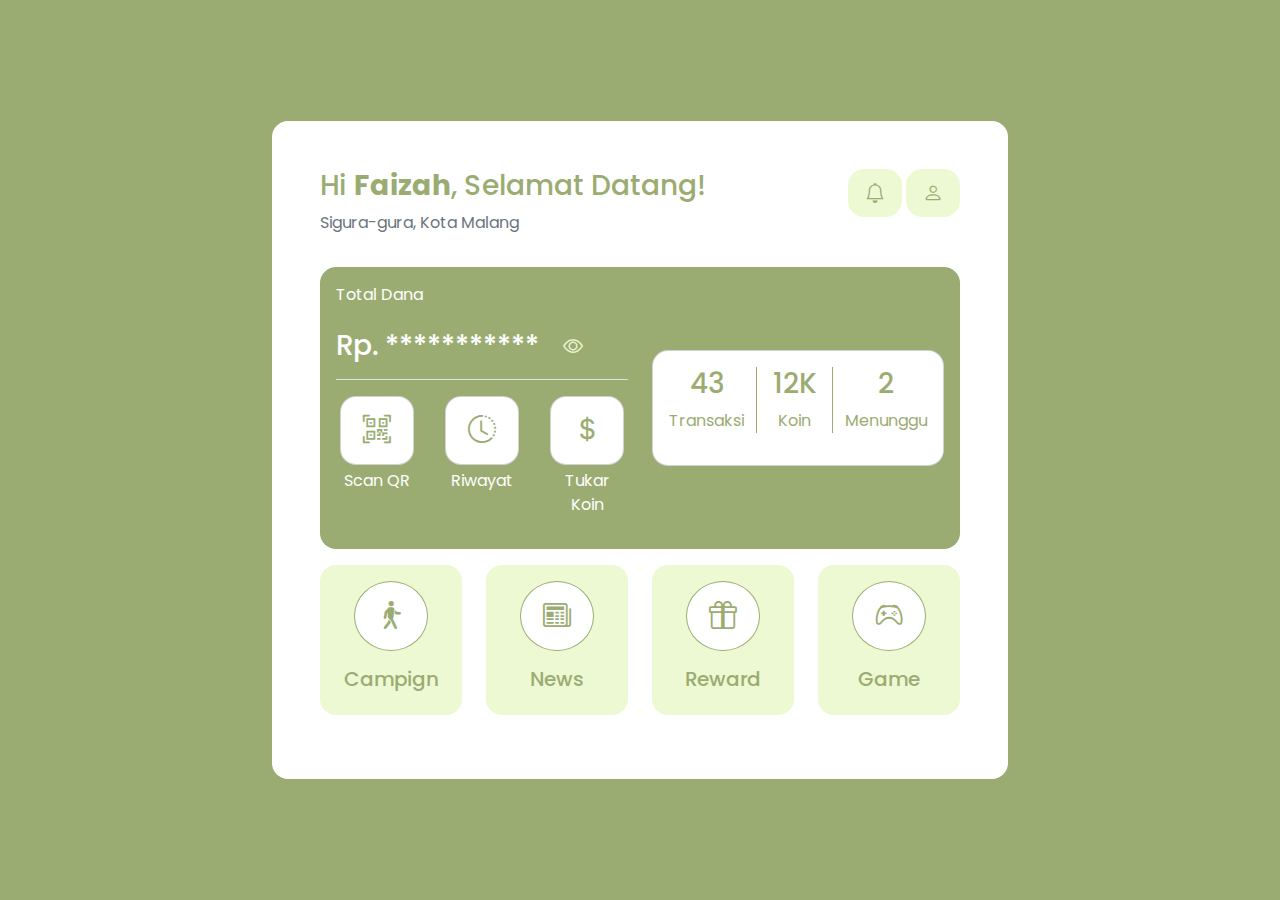
==== commit f0ce4820: "modified:   index.html" ====
--- a/index.html
+++ b/index.html
@@ -40,7 +40,7 @@
           <div class="card-body p-lg-5">
             <div class="d-flex justify-content-between mb-3">
               <div class="profile">
-                <h3 class="text-primary"> Hi <b>User</b>, Selamat Datang!</h3>
+                <h3 class="text-primary"> Hi <b>Faizah</b>, Selamat Datang!</h3>
                 <p class="text-secondary">Sigura-gura, Kota Malang</p>
               </div>
               <div class="menu">
